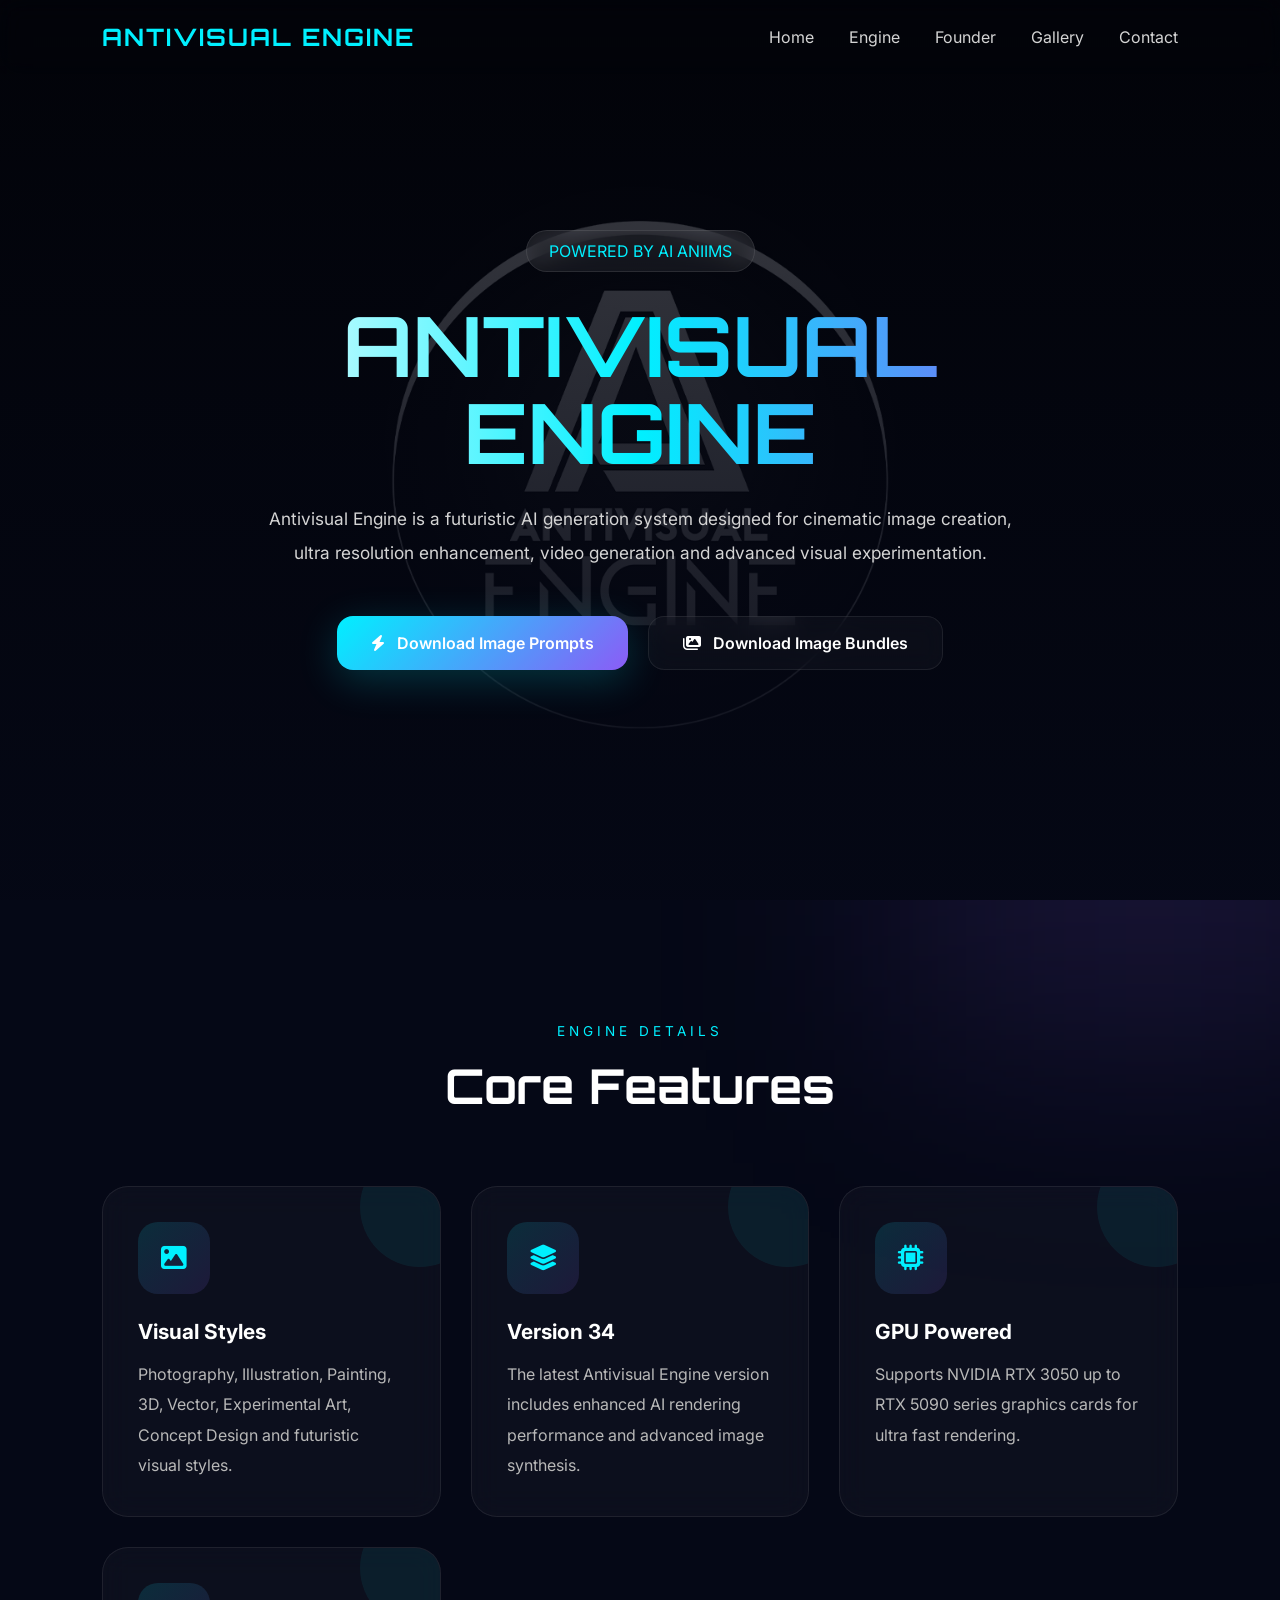
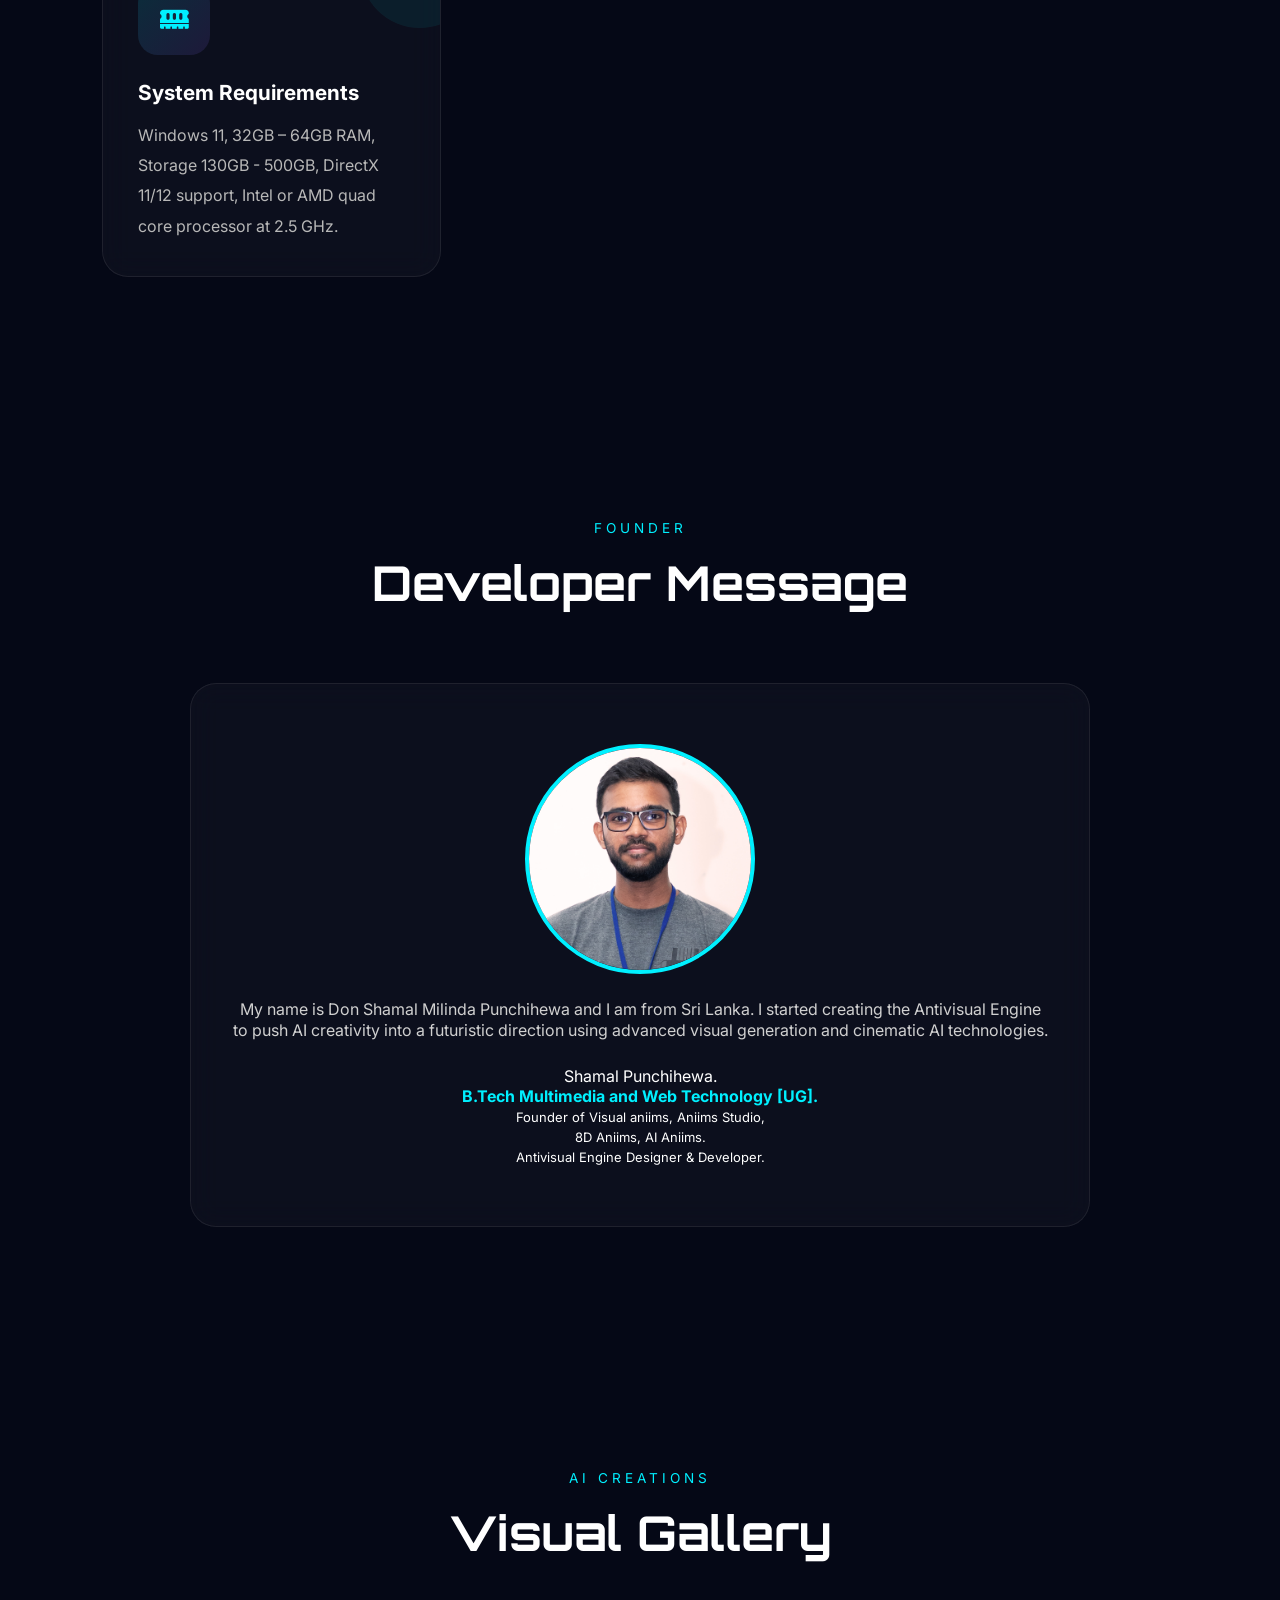
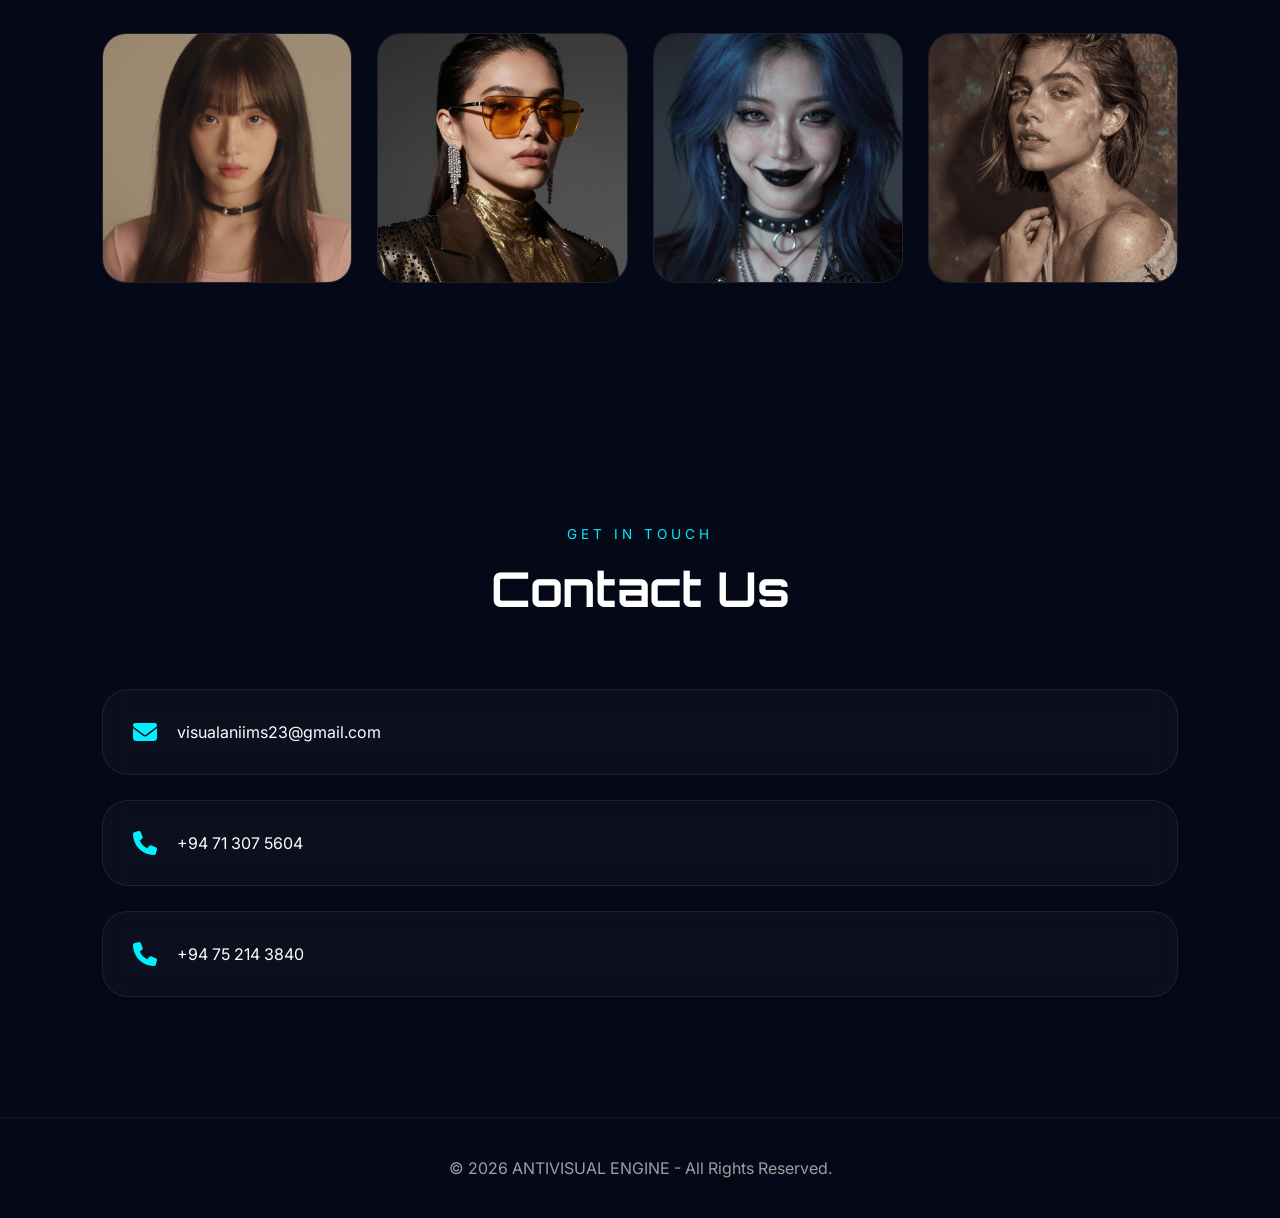
==== index.html @ 94fe0a8a "update 15 image add" ====
<!DOCTYPE html>
<html lang="en">
<head>
  <meta charset="UTF-8" />
  <meta name="viewport" content="width=device-width, initial-scale=1.0"/>

  <title>Antivisual Engine</title>
  <link rel="icon" href="logo.jpg" type="image/gif/png/jpg">

  <!-- GOOGLE FONT -->
  <link href="https://fonts.googleapis.com/css2?family=Orbitron:wght@400;500;700&family=Inter:wght@300;400;500;600;700&display=swap" rel="stylesheet">

  <!-- FONT AWESOME -->
  <link rel="stylesheet" href="https://cdnjs.cloudflare.com/ajax/libs/font-awesome/6.5.2/css/all.min.css"/>

  <style>

    *{
      margin:0;
      padding:0;
      box-sizing:border-box;
      scroll-behavior:smooth;
    }

    :root{
      --bg:#050816;
      --card:#ffffff08;
      --border:#ffffff14;
      --text:#ffffff;
      --muted:#b8b8b8;
      --cyan:#00f0ff;
      --purple:#8b5cf6;
    }

    body{
      background:var(--bg);
      color:var(--text);
      font-family:'Inter',sans-serif;
      overflow-x:hidden;
      position:relative;
    }

    body::before{
      content:'';
      position:fixed;
      width:500px;
      height:500px;
      background:#00f0ff22;
      top:-120px;
      left:-120px;
      filter:blur(120px);
      z-index:-2;
      animation:blob1 12s ease-in-out infinite alternate;
    }

    body::after{
      content:'';
      position:fixed;
      width:500px;
      height:500px;
      background:#8b5cf622;
      bottom:-150px;
      right:-120px;
      filter:blur(120px);
      z-index:-2;
      animation:blob2 14s ease-in-out infinite alternate;
    }

    @keyframes blob1{
      from{
        transform:translate(0,0) scale(1);
      }
      to{
        transform:translate(60px,40px) scale(1.15);
      }
    }

    @keyframes blob2{
      from{
        transform:translate(0,0) scale(1);
      }
      to{
        transform:translate(-50px,-40px) scale(1.2);
      }
    }

    a{
      text-decoration:none;
      color:inherit;
    }

    img{
      width:100%;
      display:block;
    }

    section{
      padding:120px 8%;
      position:relative;
    }

    /* =========================
       NAVBAR
    ========================= */

    .navbar{
      position:fixed;
      top:0;
      left:0;
      width:100%;
      z-index:1000;
      padding:22px 8%;
      transition:0.4s;
      backdrop-filter:blur(12px);
    }

    .navbar.scrolled{
      background:rgba(5,8,22,0.82);
      border-bottom:1px solid rgba(255,255,255,0.08);
    }

    .nav-wrapper{
      display:flex;
      justify-content:space-between;
      align-items:center;
    }

    .logo{
      font-family:'Orbitron',sans-serif;
      font-size:1.5rem;
      font-weight:700;
      color:var(--cyan);
      letter-spacing:2px;
      animation:logoGlow 3s ease-in-out infinite alternate;
    }

    @keyframes logoGlow{
      from{
        text-shadow:0 0 10px #00f0ff44;
      }
      to{
        text-shadow:0 0 25px #00f0ffaa;
      }
    }

    .nav-links{
      display:flex;
      gap:35px;
    }

    .nav-links a{
      color:#d4d4d4;
      position:relative;
      transition:0.3s;
    }

    .nav-links a::after{
      content:'';
      position:absolute;
      left:0;
      bottom:-6px;
      width:0%;
      height:2px;
      background:var(--cyan);
      transition:0.3s;
    }

    .nav-links a:hover{
      color:var(--cyan);
    }

    .nav-links a:hover::after{
      width:100%;
    }

    .menu-btn{
      display:none;
      font-size:1.7rem;
      cursor:pointer;
    }

    /* =========================
       HERO
    ========================= */

    .hero{
      min-height:100vh;
      display:flex;
      align-items:center;
      justify-content:center;
      text-align:center;
      position:relative;
      overflow:hidden;
    }

    .hero-bg{
      position:absolute;
      inset:0;
      z-index:0;
    }

    .hero-bg img{
      width:100%;
      height:100%;
      object-fit:cover;
      animation:heroZoom 2s ease-in-out infinite alternate;
    }

    @keyframes heroZoom{
      from{
        transform:scale(1.05);
      }
      to{
        transform:scale(1.15);
      }
    }

    .hero-overlay{
      position:absolute;
      inset:0;
      background:
      linear-gradient(
        to bottom,
        rgba(5,8,22,0.4),
        rgba(5,8,22,0.94)
      );
      z-index:1;
    }

    .hero-content{
      position:relative;
      z-index:2;
      max-width:900px;
      animation:fadeUp 1.2s ease;
    }

    .hero-tag{
      display:inline-block;
      padding:10px 22px;
      border-radius:50px;
      background:#ffffff10;
      border:1px solid #ffffff18;
      color:var(--cyan);
      margin-bottom:30px;
      backdrop-filter:blur(12px);
      animation:float 4s ease-in-out infinite;
    }

    .hero h1{
      font-size:5.2rem;
      line-height:1.05;
      margin-bottom:25px;
      font-family:'Orbitron',sans-serif;
      background:linear-gradient(to right,#ffffff,#00f0ff,#8b5cf6);
      -webkit-background-clip:text;
      -webkit-text-fill-color:transparent;
      animation:fadeUp 1.4s ease;
    }

    .hero p{
      color:#d4d4d4;
      line-height:2;
      font-size:1.08rem;
      max-width:760px;
      margin:auto;
      animation:fadeUp 1.6s ease;
    }

    .hero-buttons{
      margin-top:45px;
      display:flex;
      justify-content:center;
      gap:20px;
      flex-wrap:wrap;
      animation:fadeUp 1.8s ease;
    }

    .btn{
      padding:16px 34px;
      border-radius:16px;
      font-weight:600;
      display:inline-flex;
      align-items:center;
      gap:12px;
      transition:0.4s;
    }

    .btn-primary{
      background:linear-gradient(135deg,var(--cyan),var(--purple));
      color:white;
      box-shadow:0 10px 40px rgba(0,240,255,0.2);
    }

    .btn-secondary{
      background:#ffffff08;
      border:1px solid #ffffff14;
      backdrop-filter:blur(12px);
    }

    .btn:hover{
      transform:translateY(-8px) scale(1.03);
    }

    /* =========================
       SECTION TITLE
    ========================= */

    .section-title{
      text-align:center;
      margin-bottom:70px;
    }

    .section-title span{
      color:var(--cyan);
      letter-spacing:4px;
      font-size:0.85rem;
      text-transform:uppercase;
    }

    .section-title h2{
      margin-top:15px;
      font-size:3rem;
      font-family:'Orbitron',sans-serif;
    }

    /* =========================
       GLASS
    ========================= */

    .glass{
      background:var(--card);
      border:1px solid var(--border);
      backdrop-filter:blur(14px);
      border-radius:26px;
    }

    /* =========================
       FEATURES
    ========================= */

    .features-grid{
      display:grid;
      grid-template-columns:repeat(auto-fit,minmax(280px,1fr));
      gap:30px;
    }

    .feature-card{
      padding:35px;
      transition:0.5s;
      position:relative;
      overflow:hidden;
    }

    .feature-card::before{
      content:'';
      position:absolute;
      width:120px;
      height:120px;
      background:#00f0ff11;
      border-radius:50%;
      top:-40px;
      right:-40px;
      transition:0.5s;
    }

    .feature-card:hover{
      transform:translateY(-12px);
      border-color:#00f0ff66;
    }

    .feature-card:hover::before{
      transform:scale(1.8);
    }

    .feature-icon{
      width:72px;
      height:72px;
      border-radius:20px;
      display:flex;
      align-items:center;
      justify-content:center;
      background:linear-gradient(135deg,#00f0ff22,#8b5cf622);
      color:var(--cyan);
      font-size:1.6rem;
      margin-bottom:25px;
      animation:float 4s ease-in-out infinite;
    }

    .feature-card h3{
      margin-bottom:15px;
      font-size:1.3rem;
    }

    .feature-card p{
      color:var(--muted);
      line-height:1.9;
    }

    /* =========================
       GALLERY
    ========================= */

    .gallery-grid{
      display:grid;
      grid-template-columns:repeat(auto-fit,minmax(250px,1fr));
      gap:25px;
    }

    .gallery-item{
      overflow:hidden;
      border-radius:24px;
      position:relative;
      cursor:pointer;
    }

    .gallery-item img{
      transition:0.7s;
      height:100%;
      object-fit:cover;
    }

    .gallery-item:hover img{
      transform:scale(1.12) rotate(2deg);
    }

    .gallery-overlay{
      position:absolute;
      inset:0;
      background:linear-gradient(to top,rgba(0,0,0,0.85),transparent);
      display:flex;
      align-items:flex-end;
      padding:25px;
      opacity:0;
      transition:0.5s;
    }

    .gallery-item:hover .gallery-overlay{
      opacity:1;
    }

    /* =========================
       TESTIMONIAL
    ========================= */

    .testimonial{
      max-width:900px;
      margin:auto;
      padding:60px 40px;
      text-align:center;
      transition:0.5s;
    }

    .testimonial:hover{
      transform:translateY(-8px);
    }

    .founder-img{
      width:230px;
      height:230px;
      border-radius:50%;
      object-fit:cover;
      margin:auto;
      margin-bottom:25px;
      border:4px solid var(--cyan);
      animation:profileGlow 3s ease-in-out infinite alternate;
    }

    @keyframes profileGlow{
      from{
        box-shadow:0 0 20px rgba(0,240,255,0.2);
      }
      to{
        box-shadow:0 0 40px rgba(0,240,255,0.5);
      }
    }

    .testimonial p{
      color:#d0d0d0;
      line-height:1.3;
      margin-bottom:25px;
    }

    .testimonial h5{
      color:var(--cyan);
      font-size:1rem;
    }

    /* =========================
       CONTACT
    ========================= */

    .contact-wrapper{
      display:grid;
      grid-template-columns:repeat(auto-fit,minmax(320px,1fr));
      gap:40px;
    }

    .contact-form{
      padding:40px;
    }

    .contact-form input,
    .contact-form textarea{
      width:100%;
      background:#ffffff06;
      border:1px solid #ffffff12;
      padding:18px;
      border-radius:14px;
      color:white;
      margin-bottom:20px;
      outline:none;
      transition:0.3s;
    }

    .contact-form input:focus,
    .contact-form textarea:focus{
      border-color:var(--cyan);
      box-shadow:0 0 20px rgba(0,240,255,0.15);
    }

    .contact-form button{
      width:100%;
      border:none;
      padding:18px;
      border-radius:14px;
      font-weight:600;
      background:linear-gradient(135deg,var(--cyan),var(--purple));
      color:white;
      cursor:pointer;
      transition:0.4s;
    }

    .contact-form button:hover{
      transform:translateY(-5px);
    }

    .contact-info{
      display:flex;
      flex-direction:column;
      gap:25px;
    }

    .contact-box{
      padding:30px;
      display:flex;
      align-items:center;
      gap:20px;
      transition:0.4s;
    }

    .contact-box:hover{
      transform:translateX(10px);
      border-color:#00f0ff66;
    }

    .contact-box i{
      font-size:1.5rem;
      color:var(--cyan);
    }

    /* =========================
       FOOTER
    ========================= */

    footer{
      padding:40px 8%;
      text-align:center;
      border-top:1px solid rgba(255,255,255,0.06);
      color:#9f9f9f;
    }

    /* =========================
       ANIMATIONS
    ========================= */

    @keyframes fadeUp{
      from{
        opacity:0;
        transform:translateY(40px);
      }
      to{
        opacity:1;
        transform:translateY(0);
      }
    }

    @keyframes float{
      0%{
        transform:translateY(0px);
      }
      50%{
        transform:translateY(-8px);
      }
      100%{
        transform:translateY(0px);
      }
    }

    /* =========================
       MOBILE
    ========================= */

    @media(max-width:900px){

      .menu-btn{
        display:block;
      }

      .nav-links{
        position:absolute;
        top:100%;
        left:0;
        width:100%;
        background:#080b1f;
        flex-direction:column;
        align-items:center;
        padding:30px 0;
        display:none;
      }

      .nav-links.active{
        display:flex;
      }

      .hero h1{
        font-size:3rem;
      }

    }

    @media(max-width:600px){

      section{
        padding:90px 6%;
      }

      .hero h1{
        font-size:2.2rem;
      }

      .section-title h2{
        font-size:2rem;
      }

      .hero-buttons{
        flex-direction:column;
      }

      .testimonial{
        padding:45px 25px;
      }

      .founder-img{
        width:100px;
        height:100px;
      }

    }

  </style>

</head>

<body>

  <!-- NAVBAR -->

  <nav class="navbar" id="navbar">

    <div class="nav-wrapper">

      <a href="#" class="logo">ANTIVISUAL ENGINE</a>

      <div class="menu-btn" id="menuBtn">
        <i class="fa-solid fa-bars"></i>
      </div>

      <div class="nav-links" id="navLinks">
        <a href="#home">Home</a>
        <a href="#features">Engine</a>
        <a href="#testimonials">Founder</a>
        <a href="#gallery">Gallery</a>
        <a href="#contact">Contact</a>
      </div>

    </div>

  </nav>

  <!-- HERO -->

  <section class="hero" id="home">

    <div class="hero-bg">
      <img src="img/infinite-loop-02.jpg" alt="Hero Background">
    </div>

    <div class="hero-overlay"></div>

    <div class="hero-content">

      <div class="hero-tag">
        POWERED BY AI ANIIMS
      </div>

      <h1>
        <!--NEXT GEN<br>-->
        ANTIVISUAL ENGINE
      </h1>

      <p>
        Antivisual Engine is a futuristic AI generation system designed
        for cinematic image creation, ultra resolution enhancement,
        video generation and advanced visual experimentation.
      </p>

      <div class="hero-buttons">

        <a href="under repiar.html" class="btn btn-primary">
          <i class="fa-solid fa-bolt"></i>
          Download Image Prompts
        </a>

        <a href="https://shamalmilinda.github.io/AI-ANIIMS-IMAGE-BUNDLE/" class="btn btn-secondary">
          <i class="fa-solid fa-images"></i>
          Download Image Bundles
        </a>

      </div>

    </div>

  </section>

  <!-- FEATURES -->

  <section id="features">

    <div class="section-title">
      <span>Engine Details</span>
      <h2>Core Features</h2>
    </div>

    <div class="features-grid">

      <div class="feature-card glass">
        <div class="feature-icon">
          <i class="fa-solid fa-image"></i>
        </div>

        <h3>Visual Styles</h3>

        <p>
          Photography, Illustration, Painting, 3D, Vector,
          Experimental Art, Concept Design and futuristic visual styles.
        </p>
      </div>

      <div class="feature-card glass">
        <div class="feature-icon">
          <i class="fa-solid fa-layer-group"></i>
        </div>

        <h3>Version 34</h3>

        <p>
          The latest Antivisual Engine version includes enhanced AI
          rendering performance and advanced image synthesis.
        </p>
      </div>

      <div class="feature-card glass">
        <div class="feature-icon">
          <i class="fa-solid fa-microchip"></i>
        </div>

        <h3>GPU Powered</h3>

        <p>
          Supports NVIDIA RTX 3050 up to RTX 5090 series graphics cards
          for ultra fast rendering.
        </p>
      </div>

      <div class="feature-card glass">
        <div class="feature-icon">
          <i class="fa-solid fa-memory"></i>
        </div>

        <h3>System Requirements</h3>

        <p>
          Windows 11, 32GB – 64GB RAM, Storage 130GB - 500GB, DirectX 11/12 support,
          Intel or AMD quad core processor at 2.5 GHz.
        </p>
      </div>

    </div>

  </section>

  <!-- TESTIMONIAL -->

  <section id="testimonials">

    <div class="section-title">
      <span>Founder</span>
      <h2>Developer Message</h2>
    </div>

    <div class="testimonial glass">

      <img src="img/testimonial-img-02.jpg" alt="" class="founder-img">

      <p>
        My name is Don Shamal Milinda Punchihewa and I am from Sri Lanka.
        I started creating the Antivisual Engine to push AI creativity
        into a futuristic direction using advanced visual generation
        and cinematic AI technologies.
      </p>

      <span>Shamal Punchihewa.</span><br>
      <h5>B.Tech Multimedia and Web Technology [UG].</h5>
      <font size="2">Founder of Visual aniims, Aniims Studio, <br>8D Aniims, AI Aniims.</font><br>
      <font size="2">Antivisual Engine Designer & Developer.</font>
      <!--<span>Founder of Visual aniims, Aniims Studio, </span>-->

      

    </div>

  </section>

  <!-- GALLERY -->

  <section id="gallery">

    <div class="section-title">
      <span>AI Creations</span>
      <h2>Visual Gallery</h2>
    </div>

    <div class="gallery-grid">

      <div class="gallery-item glass">
        <img src="img/gallery-tn-08.jpg" alt="">
        <div class="gallery-overlay">
          <h3>Fashion Sportwear</h3>
        </div>
      </div>

      <div class="gallery-item glass">
        <img src="img/gallery-tn-02.jpg" alt="">
        <div class="gallery-overlay">
          <h3>Fashion Cosplay</h3>
        </div>
      </div>

      <div class="gallery-item glass">
        <img src="img/gallery-tn-03.jpg" alt="">
        <div class="gallery-overlay">
          <h3>Fashion Sportwear</h3>
        </div>
      </div>

      <div class="gallery-item glass">
        <img src="img/gallery-tn-04.jpg" alt="">
        <div class="gallery-overlay">
          <h3>Experimental Cyber Couture</h3>
        </div>
      </div>

      <!--<div class="gallery-item glass">
        <img src="img/gallery-tn-05.jpg" alt="">
        <div class="gallery-overlay">
          <h3>Dreamwave</h3>
        </div>
      </div>-->

      <!--<div class="gallery-item glass">
        <img src="img/gallery-tn-06.jpg" alt="">
        <div class="gallery-overlay">
          <h3>Psychobilly</h3>
        </div>
      </div>-->

    </div>

  </section>

  

  <!-- CONTACT -->

  <section id="contact">

    <div class="section-title">
      <span>Get In Touch</span>
      <h2>Contact Us</h2>
    </div>

    <div class="contact-wrapper">

      <!--<form class="contact-form glass">

        <input type="text" placeholder="Your Name" required>

        <input type="email" placeholder="Your Email" required>

        <textarea rows="7" placeholder="Your Message"></textarea>

        <button type="submit">
          Send Message
        </button>

      </form>-->

      <div class="contact-info">

        <div class="contact-box glass">
          <i class="fa-solid fa-envelope"></i>
          <span>visualaniims23@gmail.com</span>
        </div>

        <div class="contact-box glass">
          <i class="fa-solid fa-phone"></i>
          <span>+94 71 307 5604</span>
        </div>

        <div class="contact-box glass">
          <i class="fa-solid fa-phone"></i>
          <span>+94 75 214 3840</span>
        </div>

        <!--<div class="contact-box glass">
          <i class="fa-solid fa-phone"></i>
          <span>Kurunegala, Sri Lanka.</span>
        </div>-->

      </div>

    </div>

  </section>

  <!-- FOOTER -->

  <footer>
    © 2026 ANTIVISUAL ENGINE - All Rights Reserved.
  </footer>

  <!-- JAVASCRIPT -->

  <script>

    const navbar = document.getElementById("navbar");
    const menuBtn = document.getElementById("menuBtn");
    const navLinks = document.getElementById("navLinks");

    // NAVBAR EFFECT

    window.addEventListener("scroll",()=>{

      if(window.scrollY > 50){
        navbar.classList.add("scrolled");
      }else{
        navbar.classList.remove("scrolled");
      }

    });

    // MOBILE MENU

    menuBtn.addEventListener("click",()=>{

      navLinks.classList.toggle("active");

    });

    // CLOSE MENU

    document.querySelectorAll(".nav-links a").forEach(link=>{

      link.addEventListener("click",()=>{

        navLinks.classList.remove("active");

      });

    });

    // SCROLL REVEAL

    const revealElements = document.querySelectorAll(
      ".feature-card, .gallery-item, .testimonial, .contact-box, .contact-form"
    );

    const revealOnScroll = () => {

      revealElements.forEach((el)=>{

        const top = el.getBoundingClientRect().top;

        if(top < window.innerHeight - 100){

          el.style.opacity = "1";
          el.style.transform = "translateY(0px)";

        }

      });

    };

    revealElements.forEach((el)=>{

      el.style.opacity = "0";
      el.style.transform = "translateY(40px)";
      el.style.transition = "all 1s ease";

    });

    window.addEventListener("scroll", revealOnScroll);

    revealOnScroll();

  </script>

</body>
</html>
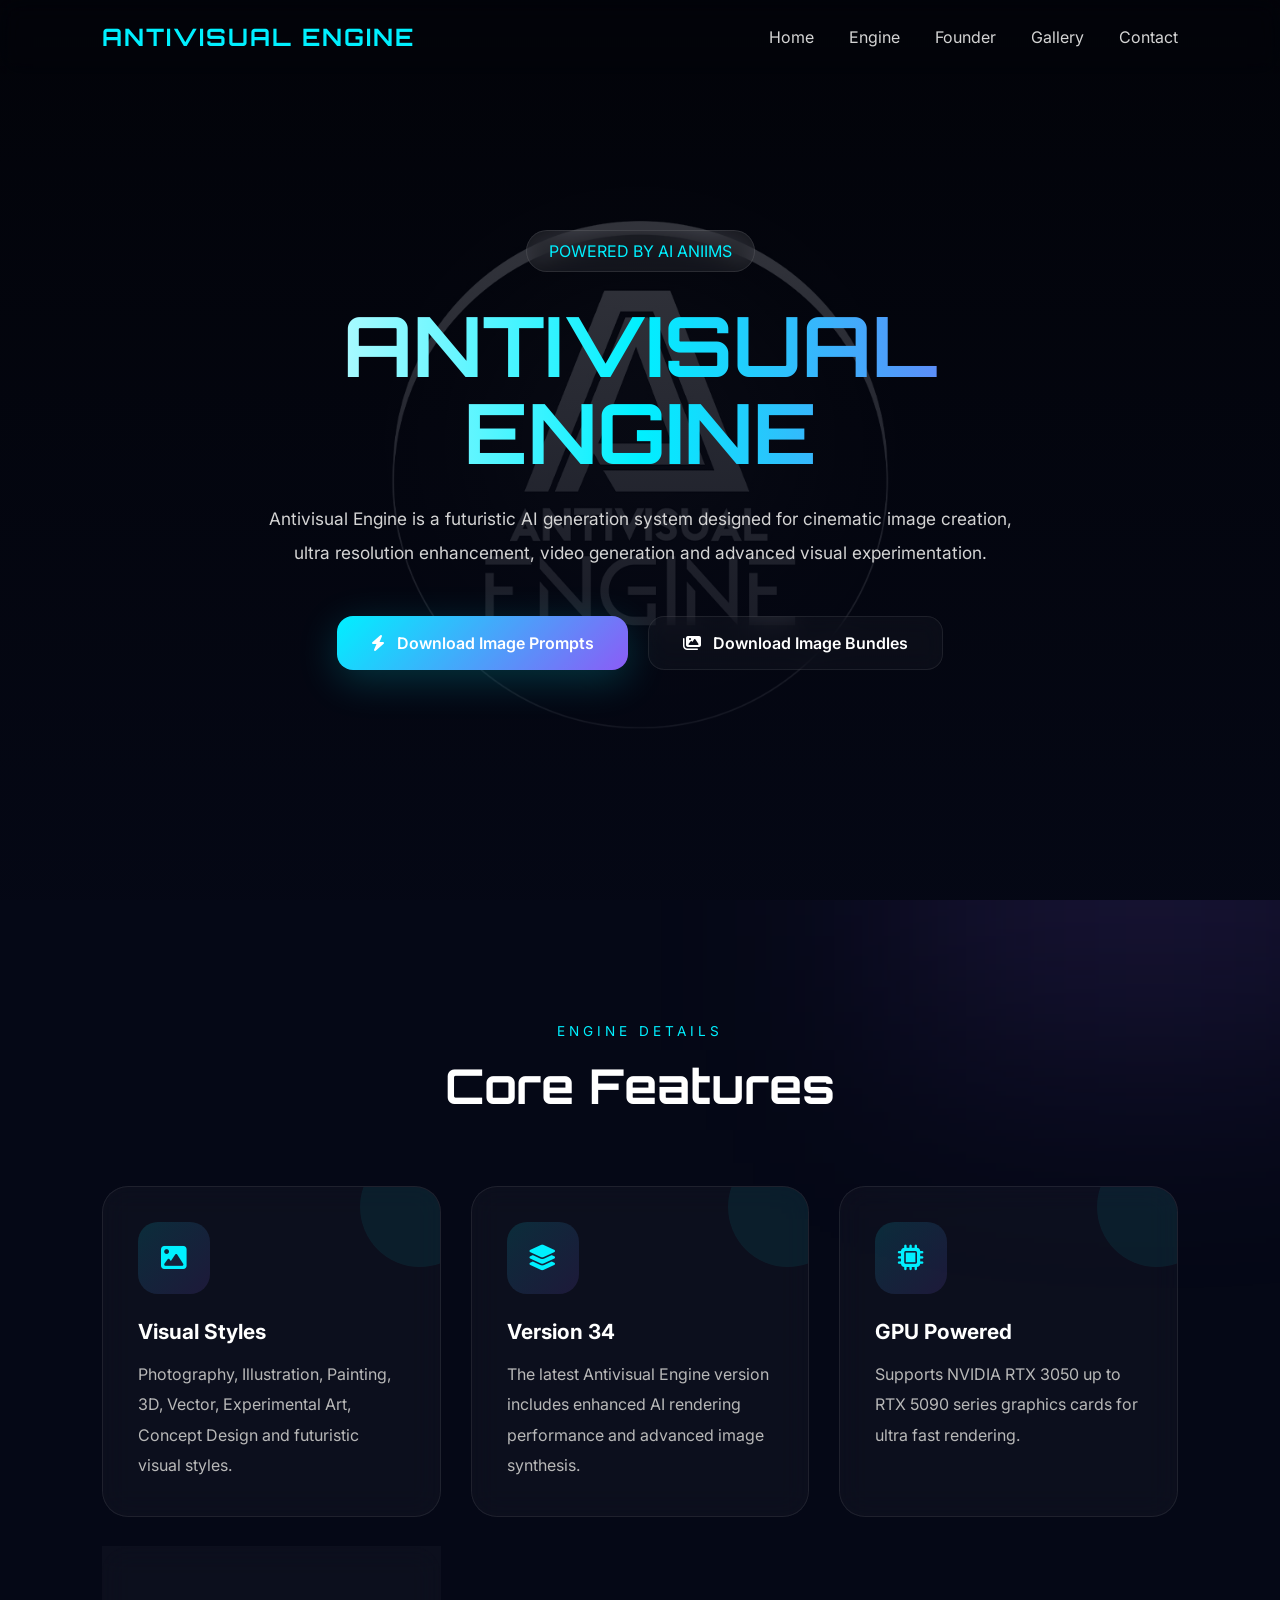
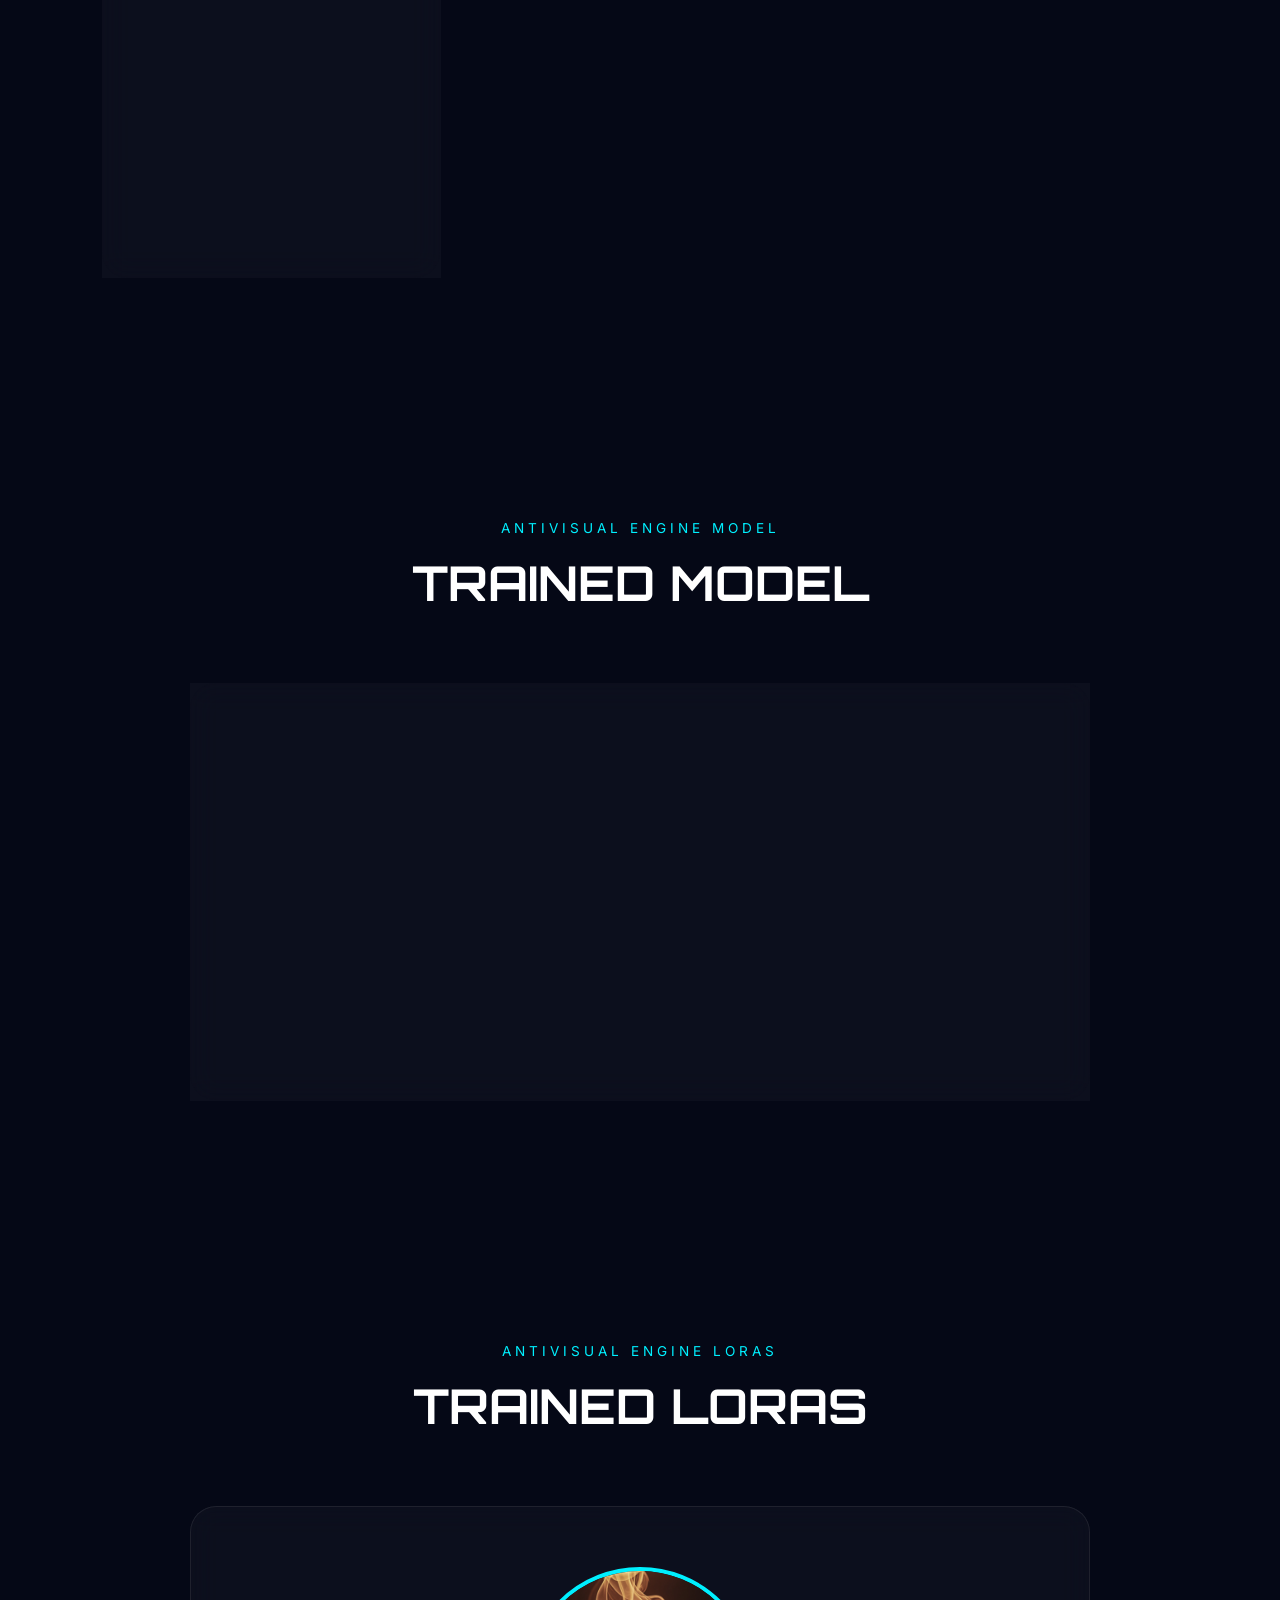
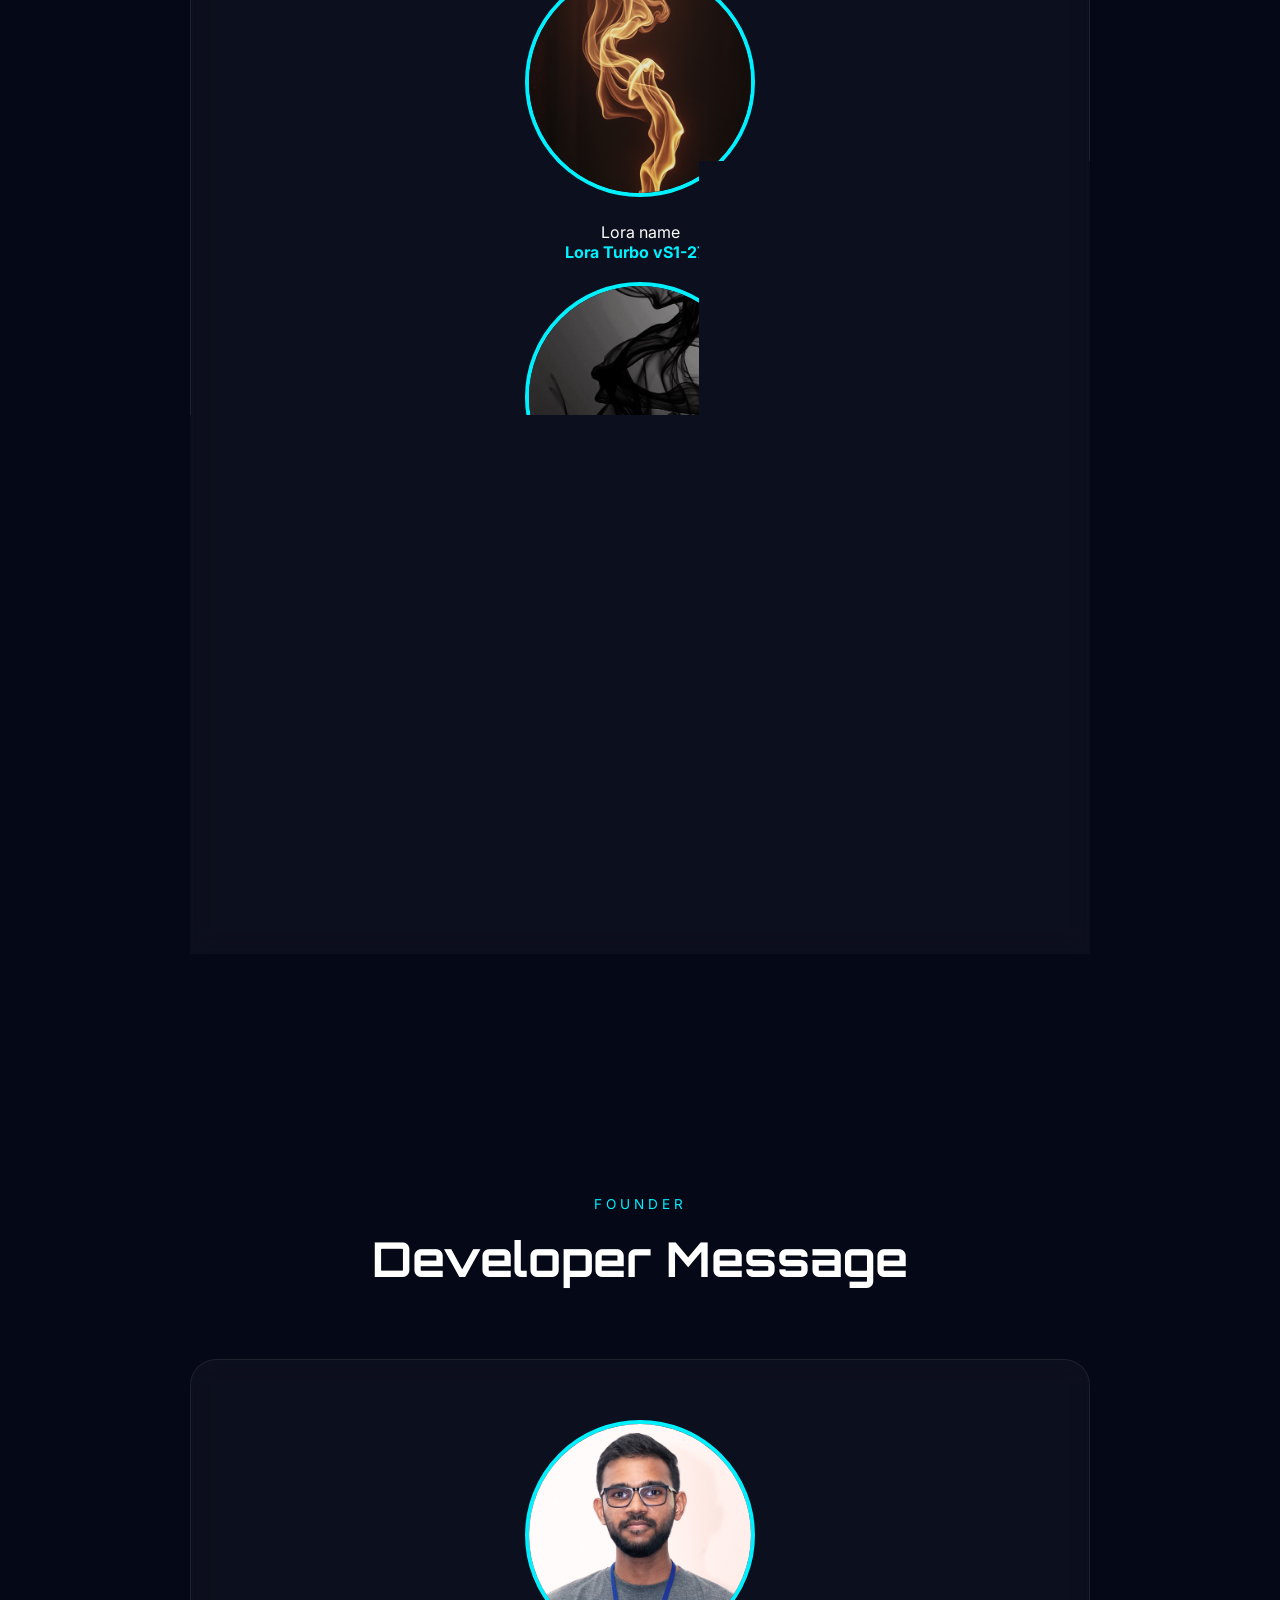
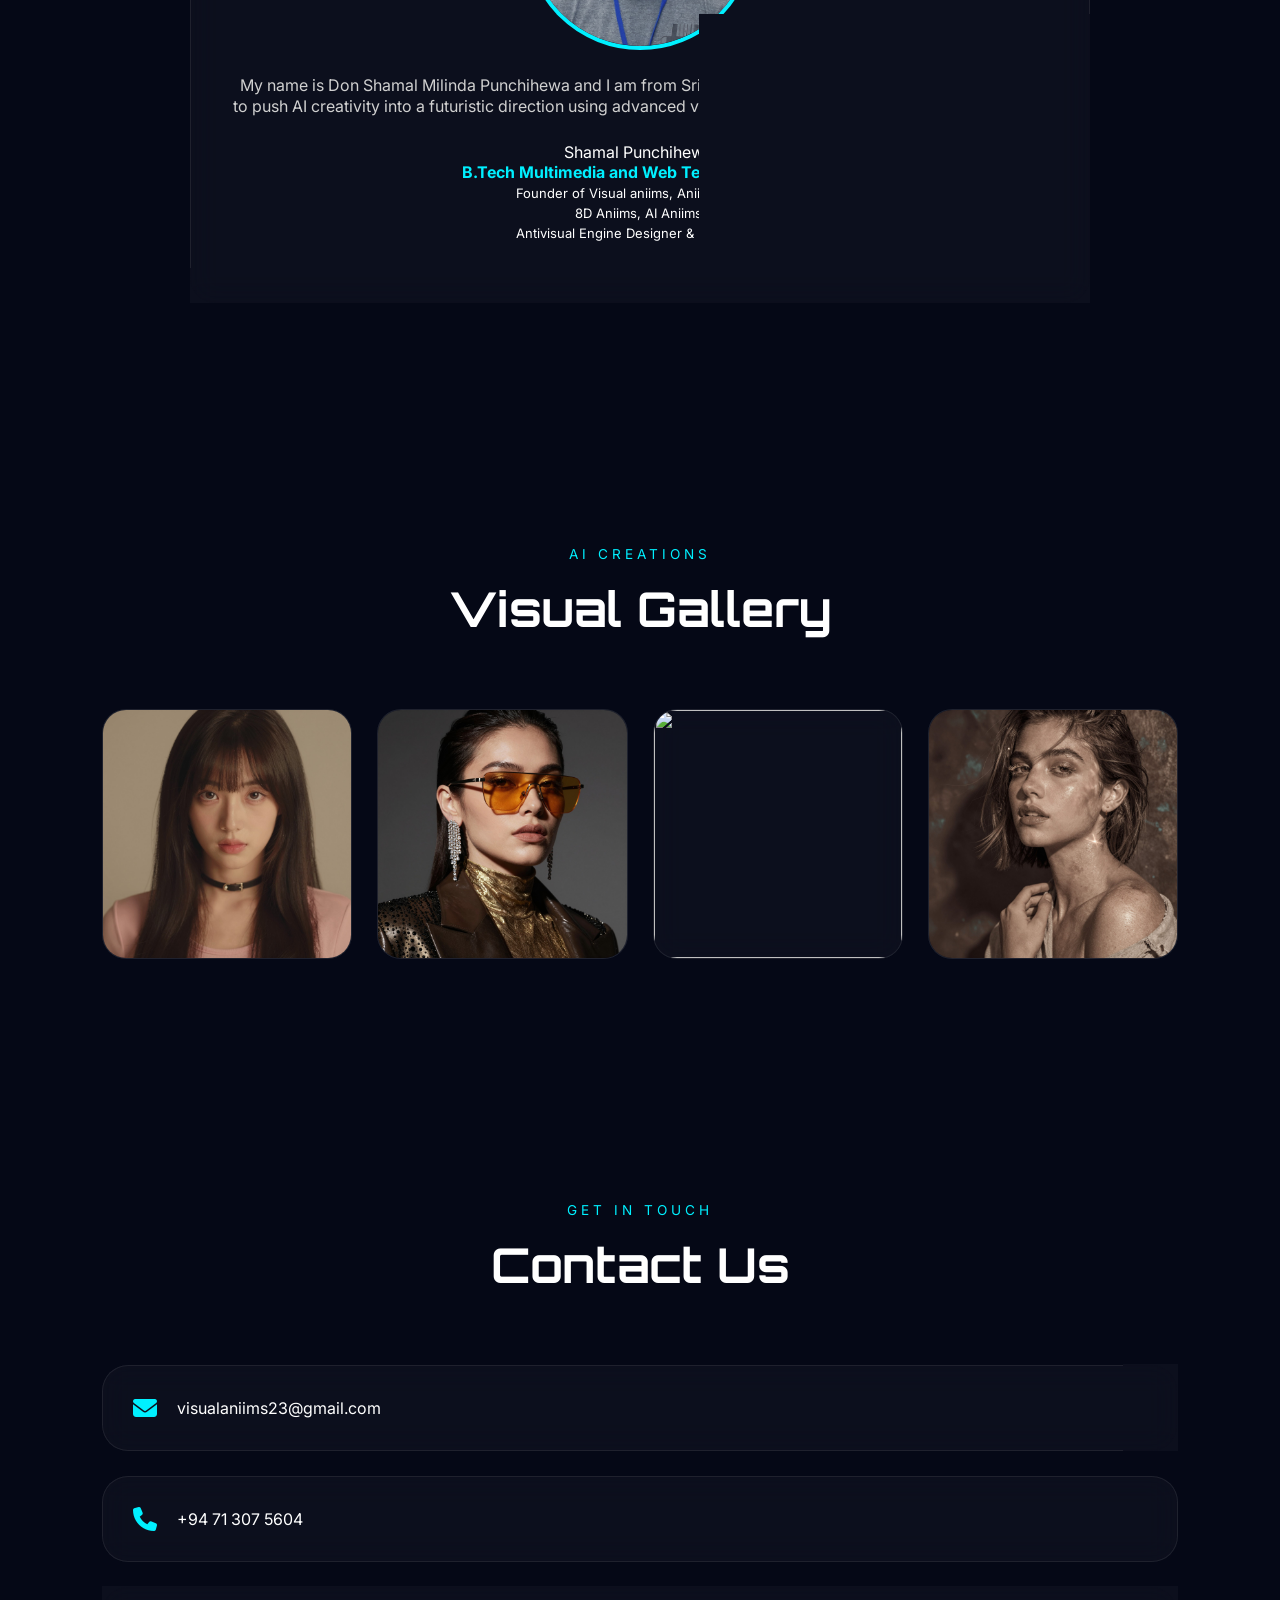
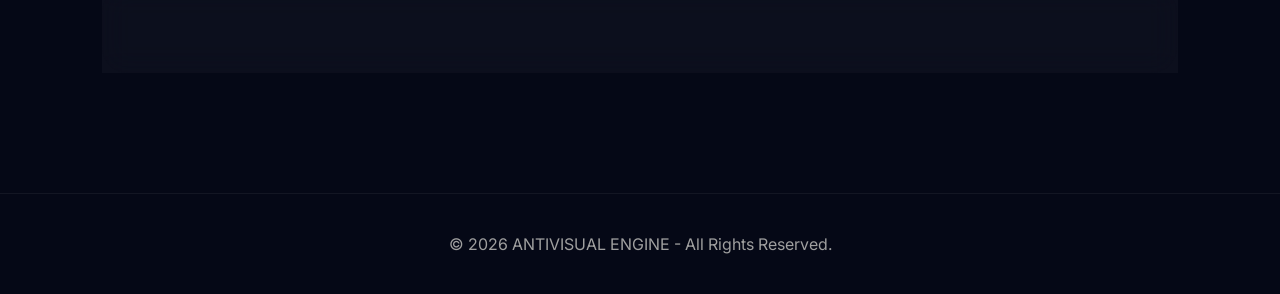
==== commit 9c6dbff0: "update 16 edite web" ====
--- a/index.html
+++ b/index.html
@@ -439,6 +439,53 @@
     }
 
     /* =========================
+       TESTIMONIAL_1
+    ========================= */
+
+    .model{
+      max-width:900px;
+      margin:auto;
+      padding:60px 40px;
+      text-align:center;
+      transition:0.5s;
+    }
+
+    .model{
+      transform:translateY(-8px);
+    }
+
+    .model{
+      width:230px;
+      height:230px;
+      border-radius:50%;
+      object-fit:cover;
+      margin:auto;
+      margin-bottom:25px;
+      border:4px solid var(--cyan);
+      animation:profileGlow 3s ease-in-out infinite alternate;
+    }
+
+    @keyframes profileGlow{
+      from{
+        box-shadow:0 0 20px rgba(200, 3, 3, 0.2);
+      }
+      to{
+        box-shadow:0 0 40px rgba(206, 6, 6, 0.5);
+      }
+    }
+
+    .model p{
+      color:#000000;
+      line-height:1.3;
+      margin-bottom:25px;
+    }
+
+    .model h5{
+      color:var(--cyan);
+      font-size:1rem;
+    }
+
+    /* =========================
        TESTIMONIAL
     ========================= */
 
@@ -790,12 +837,86 @@
         <h3>System Requirements</h3>
 
         <p>
-          Windows 11, 32GB – 64GB RAM, Storage 130GB - 500GB, DirectX 11/12 support,
+          Windows 11, 32GB – 64GB RAM, Storage 400GB - 1TB, DirectX 11/12 support,
           Intel or AMD quad core processor at 2.5 GHz.
         </p>
       </div>
 
     </div>
+
+  </section>
+
+  <!--model section-->
+
+  <!-- TESTIMONIAL_1 -->
+
+  <section id="testimonials">
+
+    <div class="section-title">
+      <span>ANTIVISUAL ENGINE MODEL</span>
+      <h2>TRAINED MODEL</h2>
+    </div>
+
+    <div class="testimonial glass">
+
+      
+      
+      <img src="img/model.png" alt="" class="founder-img">
+      <span>Model name</span>
+      <h5>Sigma Image Turbo v53</h5>
+      <!--<span>Shamal Punchihewa.</span><br>
+      
+      <font size="2">Founder of Visual aniims, Aniims Studio, <br>8D Aniims, AI Aniims.</font><br>
+      <font size="2">Antivisual Engine Designer & Developer.</font>
+      <span>Founder of Visual aniims, Aniims Studio, </span>
+
+      <p>
+        My name is Don Shamal Milinda Punchihewa
+      </p>-->
+
+    </div>
+
+
+  </section>
+
+  <!--lora section-->
+
+  <!-- TESTIMONIAL_2 -->
+
+  <section id="testimonials">
+
+    <div class="section-title">
+      <span>ANTIVISUAL ENGINE LORAS</span>
+      <h2>TRAINED LORAS</h2>
+    </div>
+
+    <div class="testimonial glass">
+
+      
+      
+      <img src="img/lora_1.jpg" alt="" class="founder-img">
+      <span>Lora name</span>
+      <h5>Lora Turbo vS1-275</h5><br>
+
+      <img src="img/lora_2.jpg" alt="" class="founder-img">
+      <span>Lora name</span>
+      <h5>Lora Turbo vS2-145</h5><br>
+
+      <img src="img/lora_3.jpg" alt="" class="founder-img">
+      <span>Lora name</span>
+      <h5>Lora Turbo vS3-1247</h5>
+      <!--<span>Shamal Punchihewa.</span><br>
+      
+      <font size="2">Founder of Visual aniims, Aniims Studio, <br>8D Aniims, AI Aniims.</font><br>
+      <font size="2">Antivisual Engine Designer & Developer.</font>
+      <span>Founder of Visual aniims, Aniims Studio, </span>
+
+      <p>
+        My name is Don Shamal Milinda Punchihewa
+      </p>-->
+
+    </div>
+
 
   </section>
 
@@ -857,7 +978,7 @@
       </div>
 
       <div class="gallery-item glass">
-        <img src="img/gallery-tn-03.jpg" alt="">
+        <img src="img/gallery-tn-03.png" alt="">
         <div class="gallery-overlay">
           <h3>Fashion Sportwear</h3>
         </div>
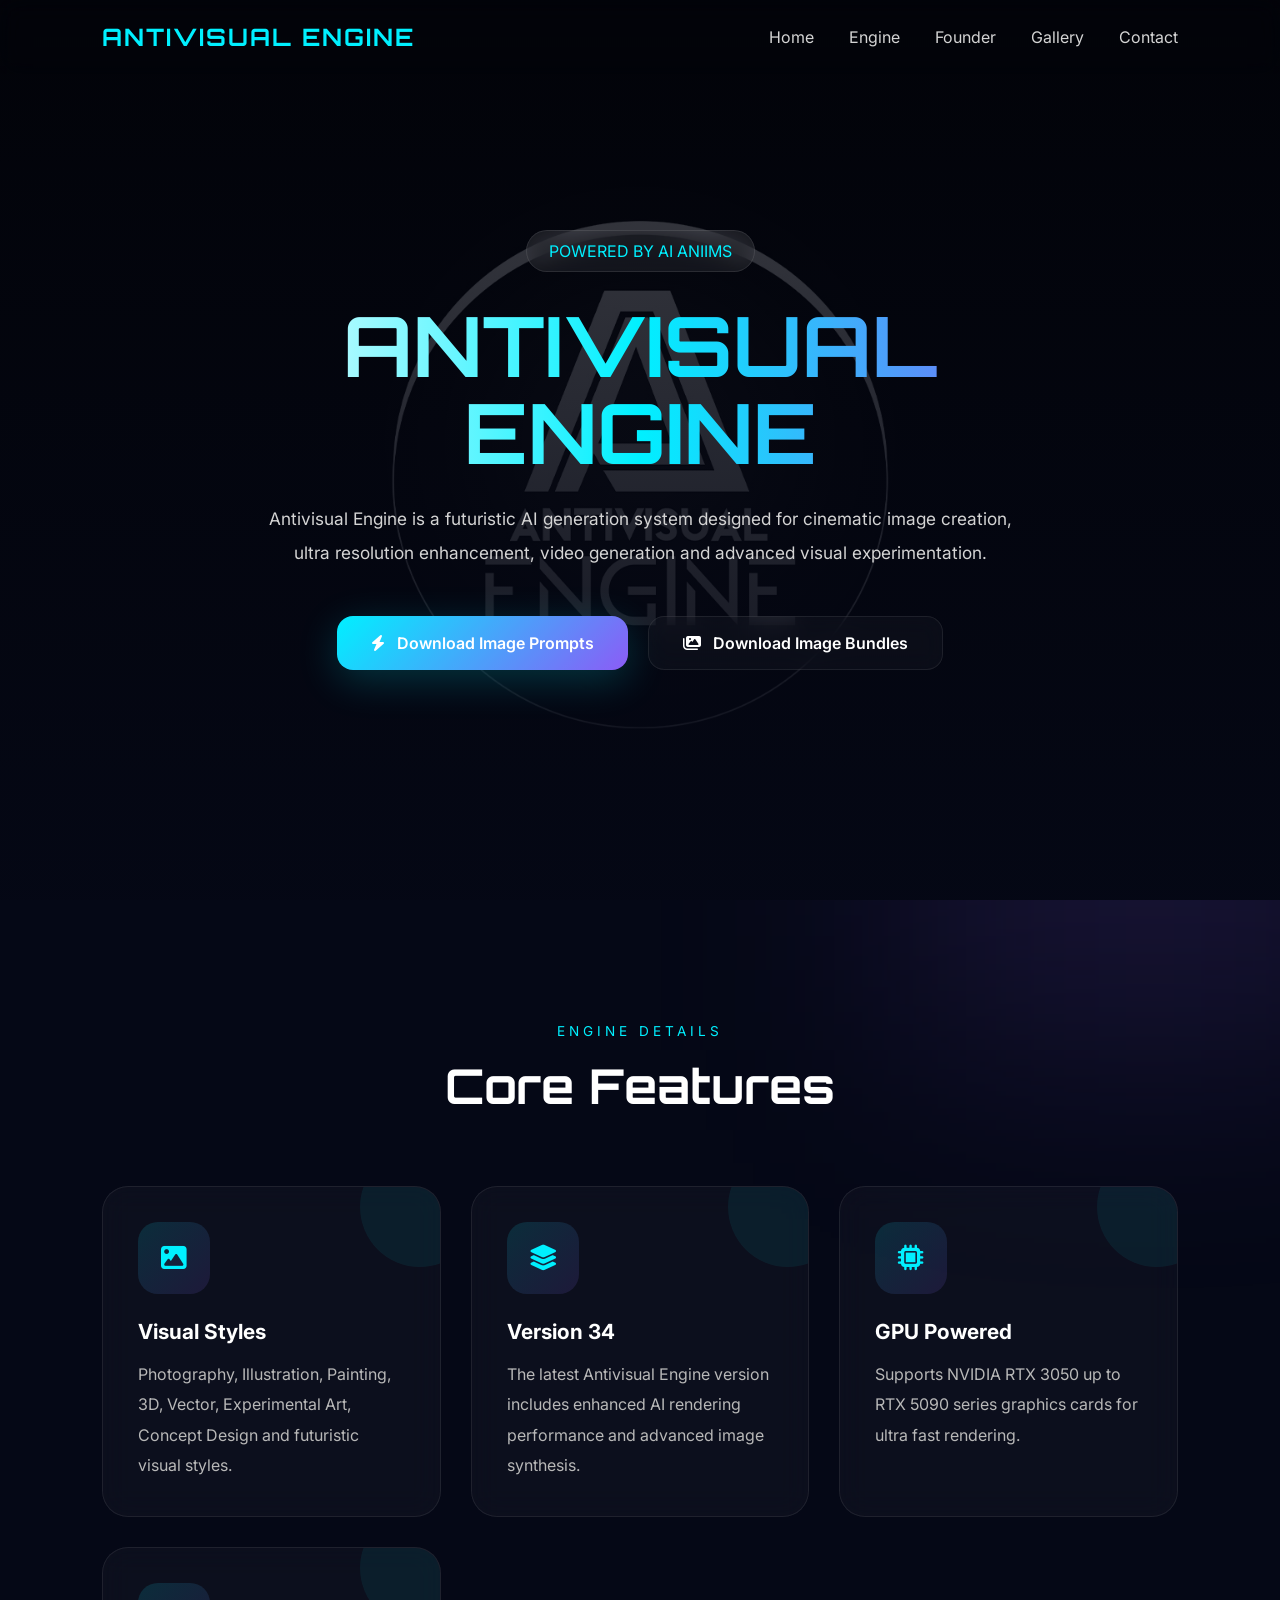
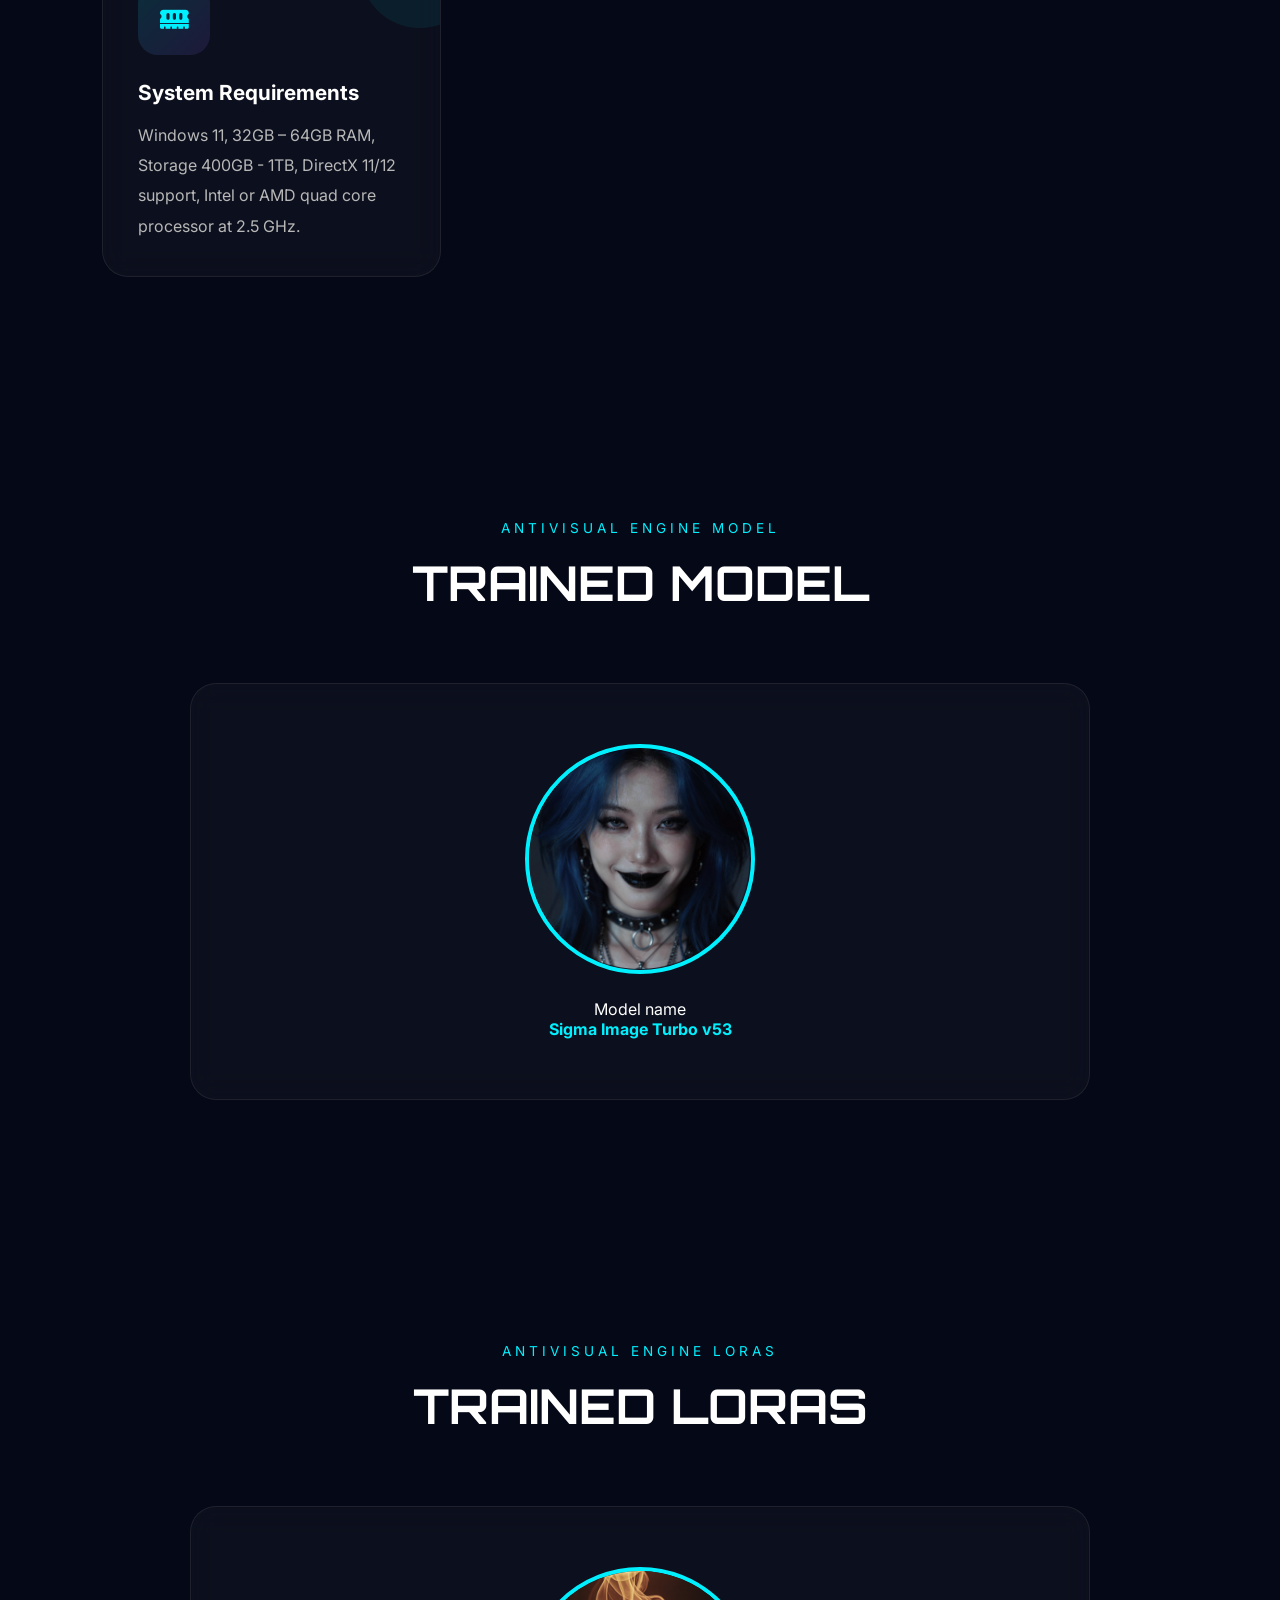
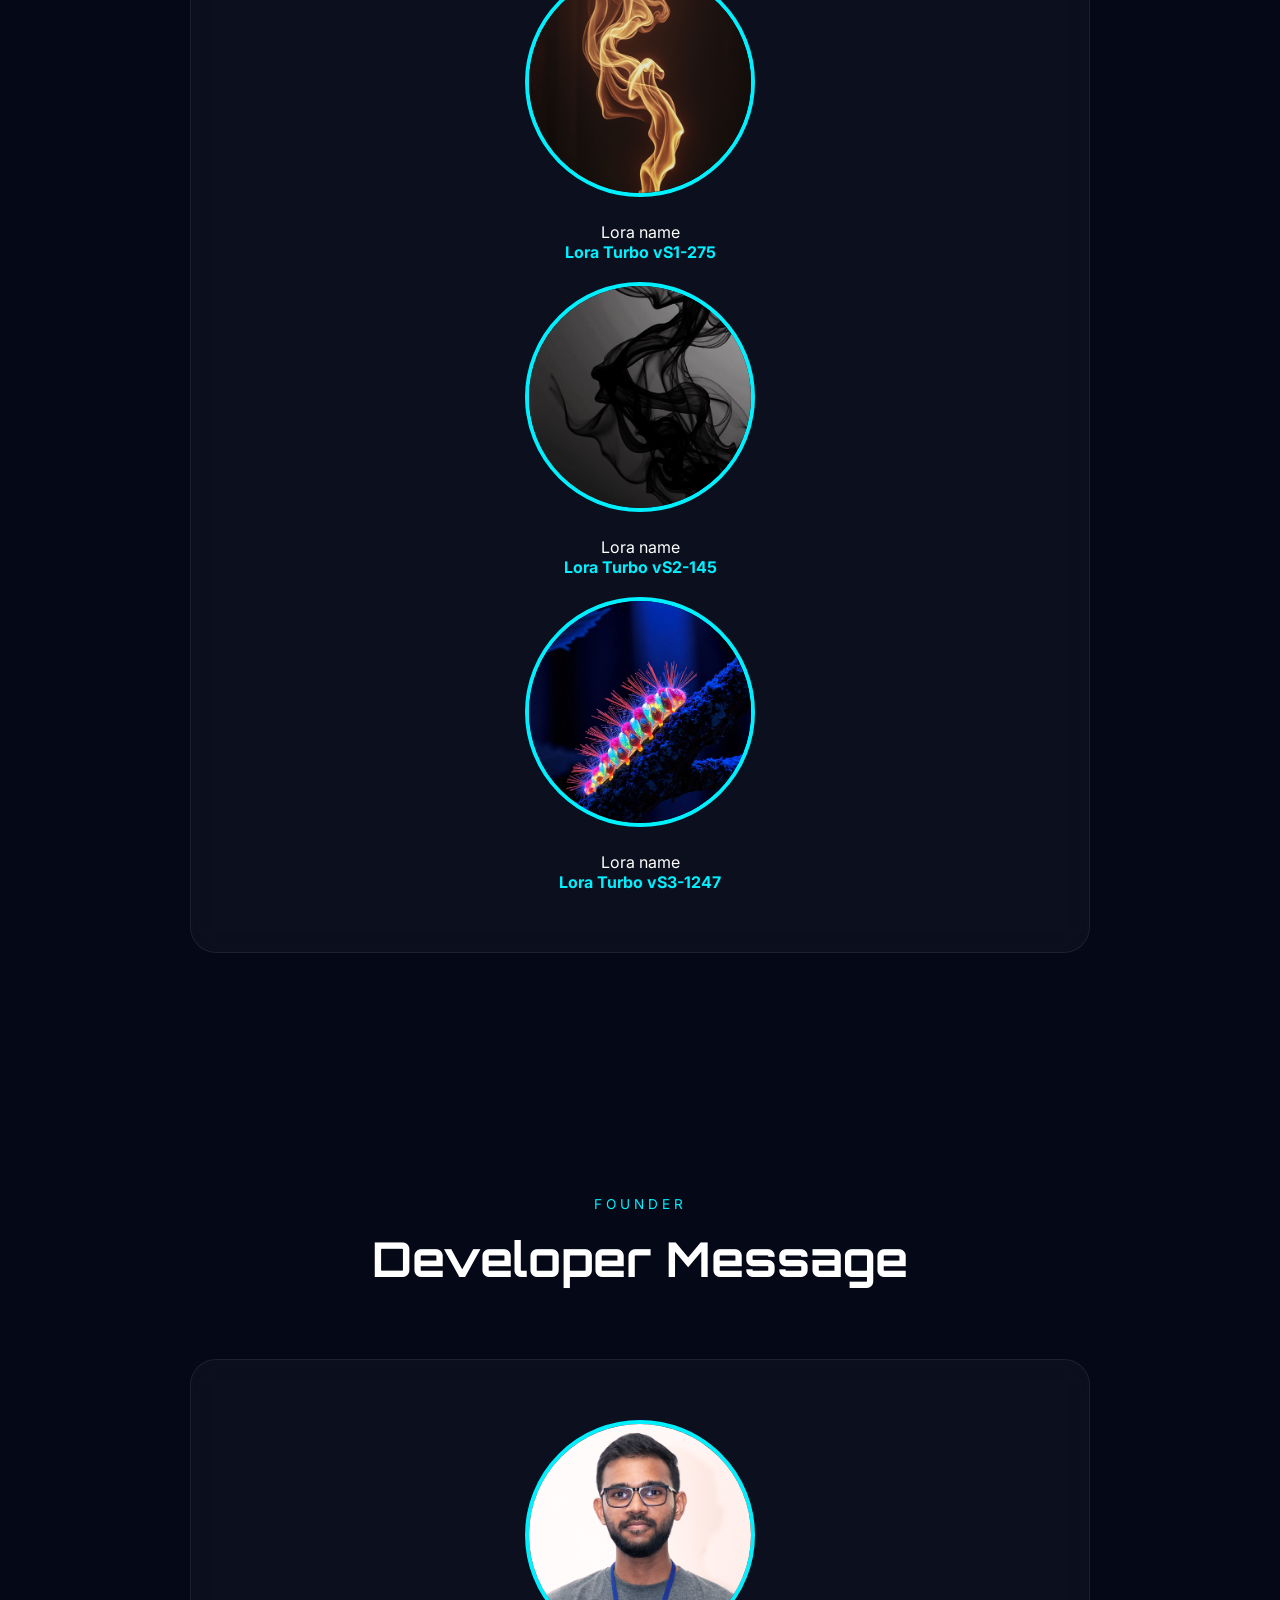
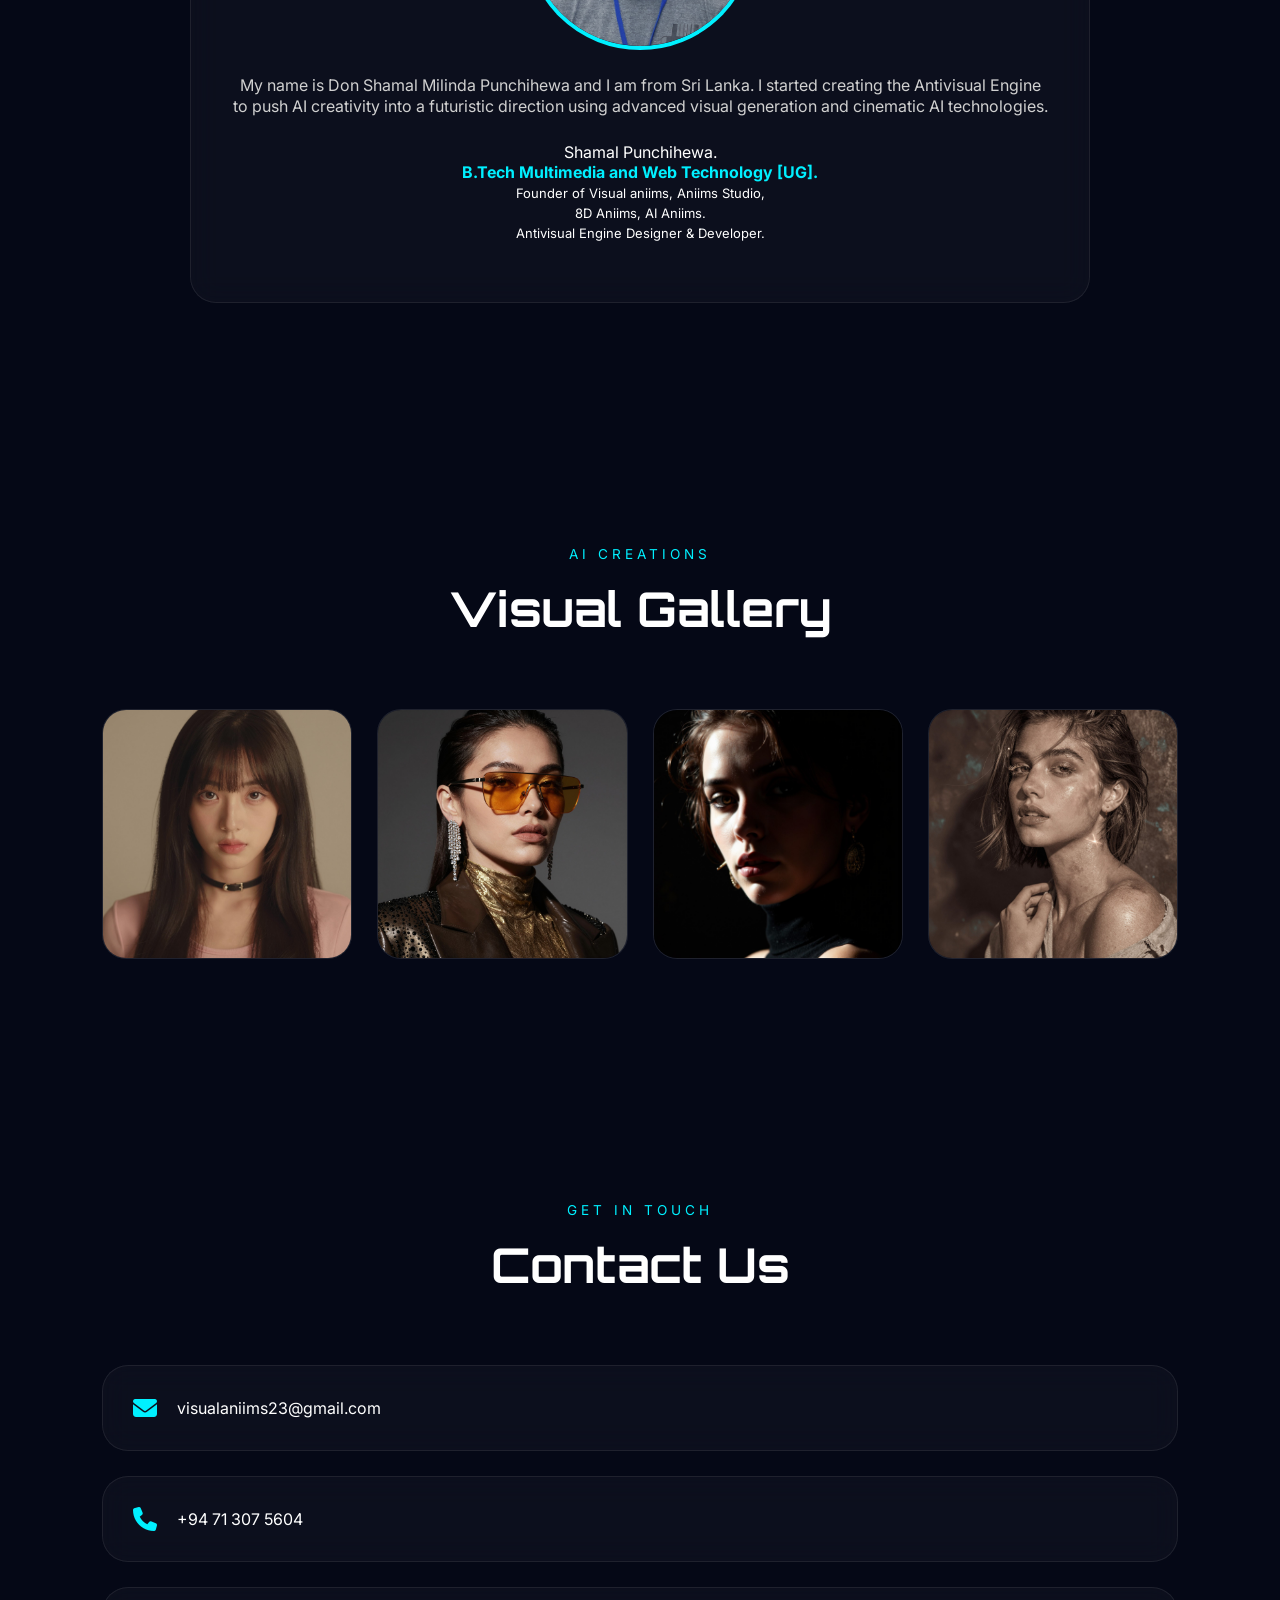
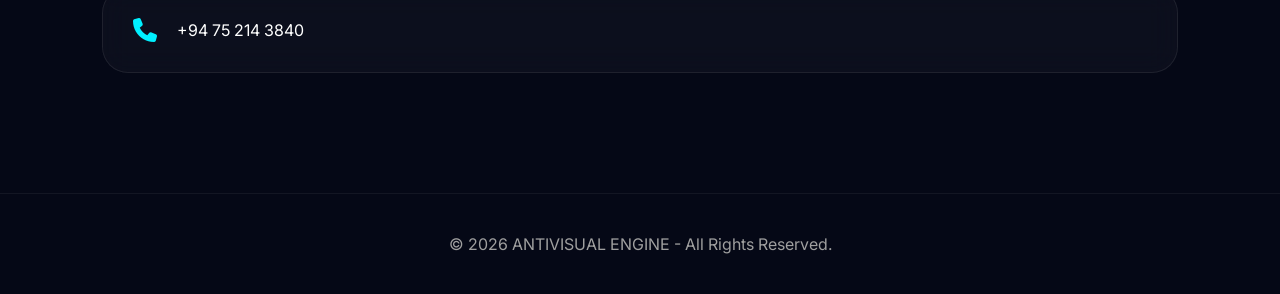
==== commit 2226fd77: "update 17 bug fix" ====
--- a/index.html
+++ b/index.html
@@ -966,28 +966,28 @@
       <div class="gallery-item glass">
         <img src="img/gallery-tn-08.jpg" alt="">
         <div class="gallery-overlay">
-          <h3>Fashion Sportwear</h3>
+          <h3>Soft Grunge Fashion</h3>
         </div>
       </div>
 
       <div class="gallery-item glass">
         <img src="img/gallery-tn-02.jpg" alt="">
         <div class="gallery-overlay">
-          <h3>Fashion Cosplay</h3>
+          <h3>Futuristic Glam Fashion</h3>
         </div>
       </div>
 
       <div class="gallery-item glass">
-        <img src="img/gallery-tn-03.png" alt="">
+        <img src="img/gallery-tn-03.jpg" alt="">
         <div class="gallery-overlay">
-          <h3>Fashion Sportwear</h3>
+          <h3>Dark Aesthetic Fashion</h3>
         </div>
       </div>
 
       <div class="gallery-item glass">
         <img src="img/gallery-tn-04.jpg" alt="">
         <div class="gallery-overlay">
-          <h3>Experimental Cyber Couture</h3>
+          <h3>Boho Chic Fashion</h3>
         </div>
       </div>
 
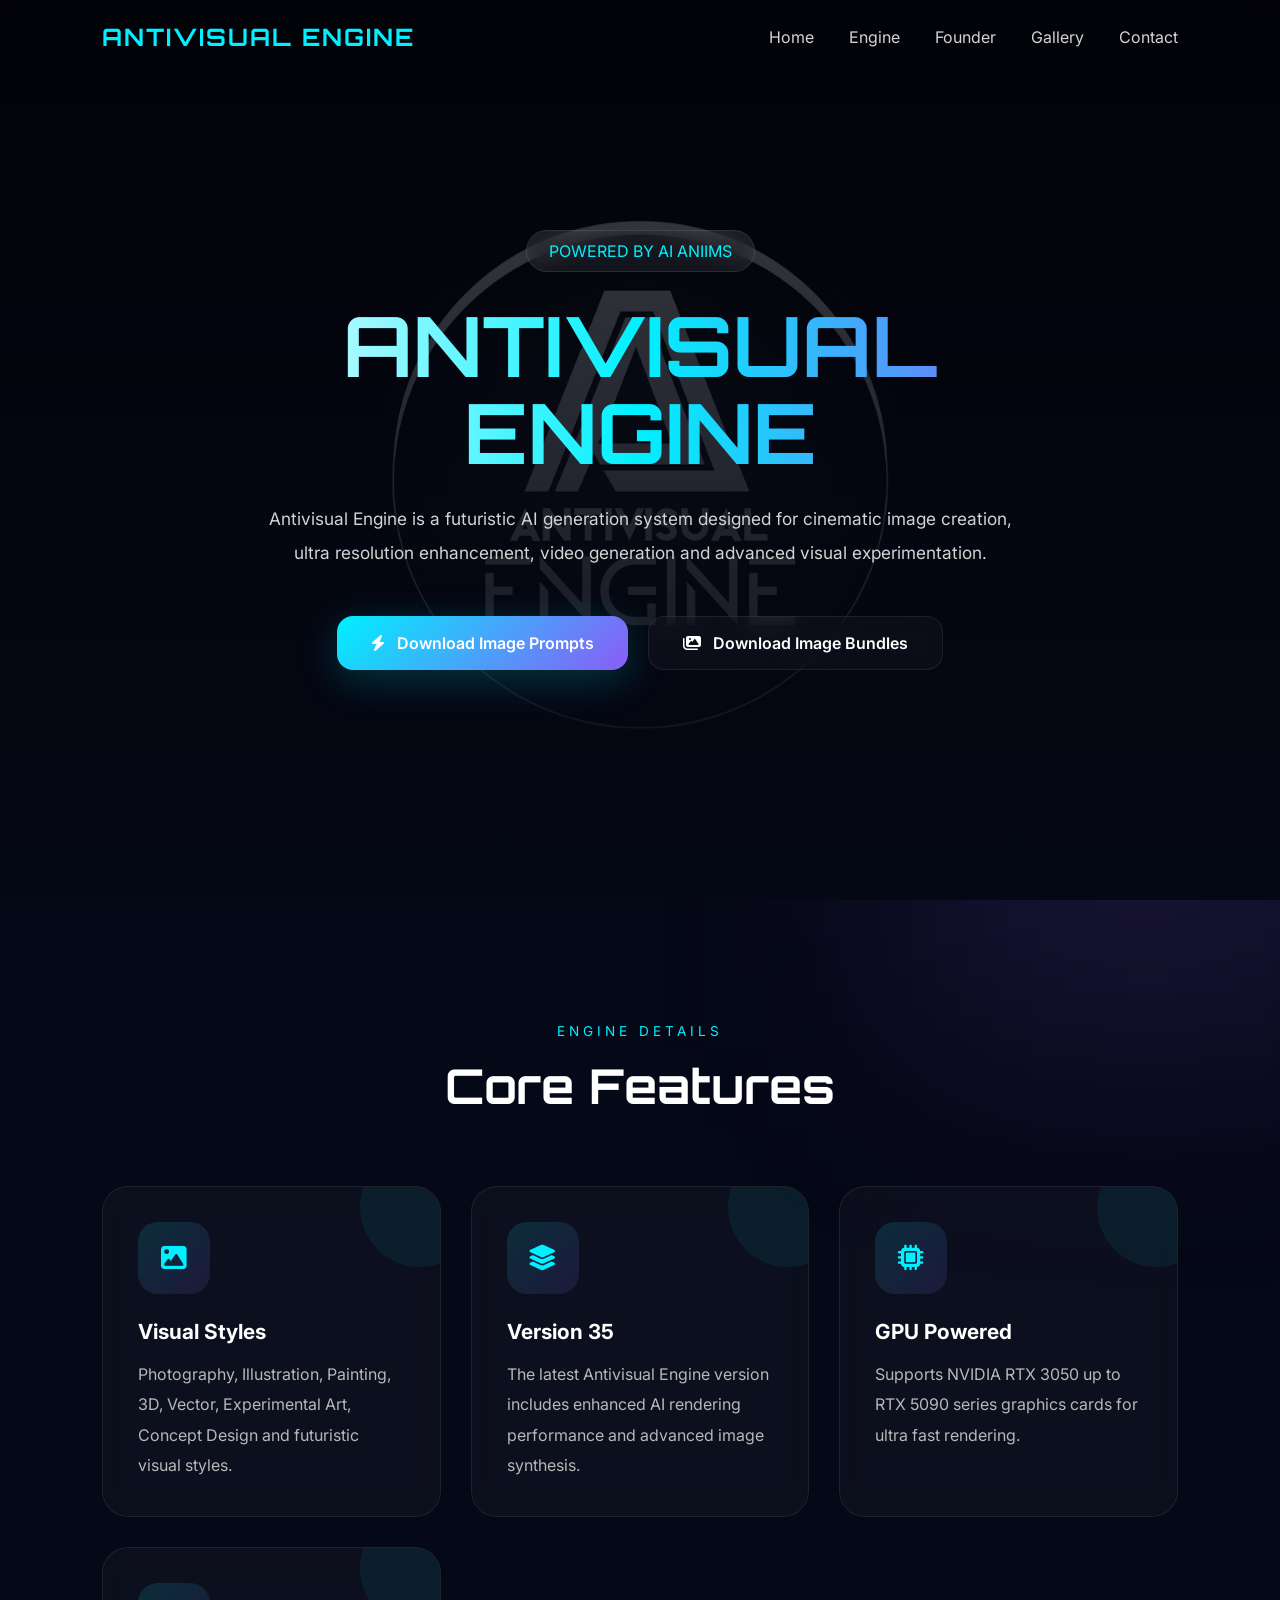
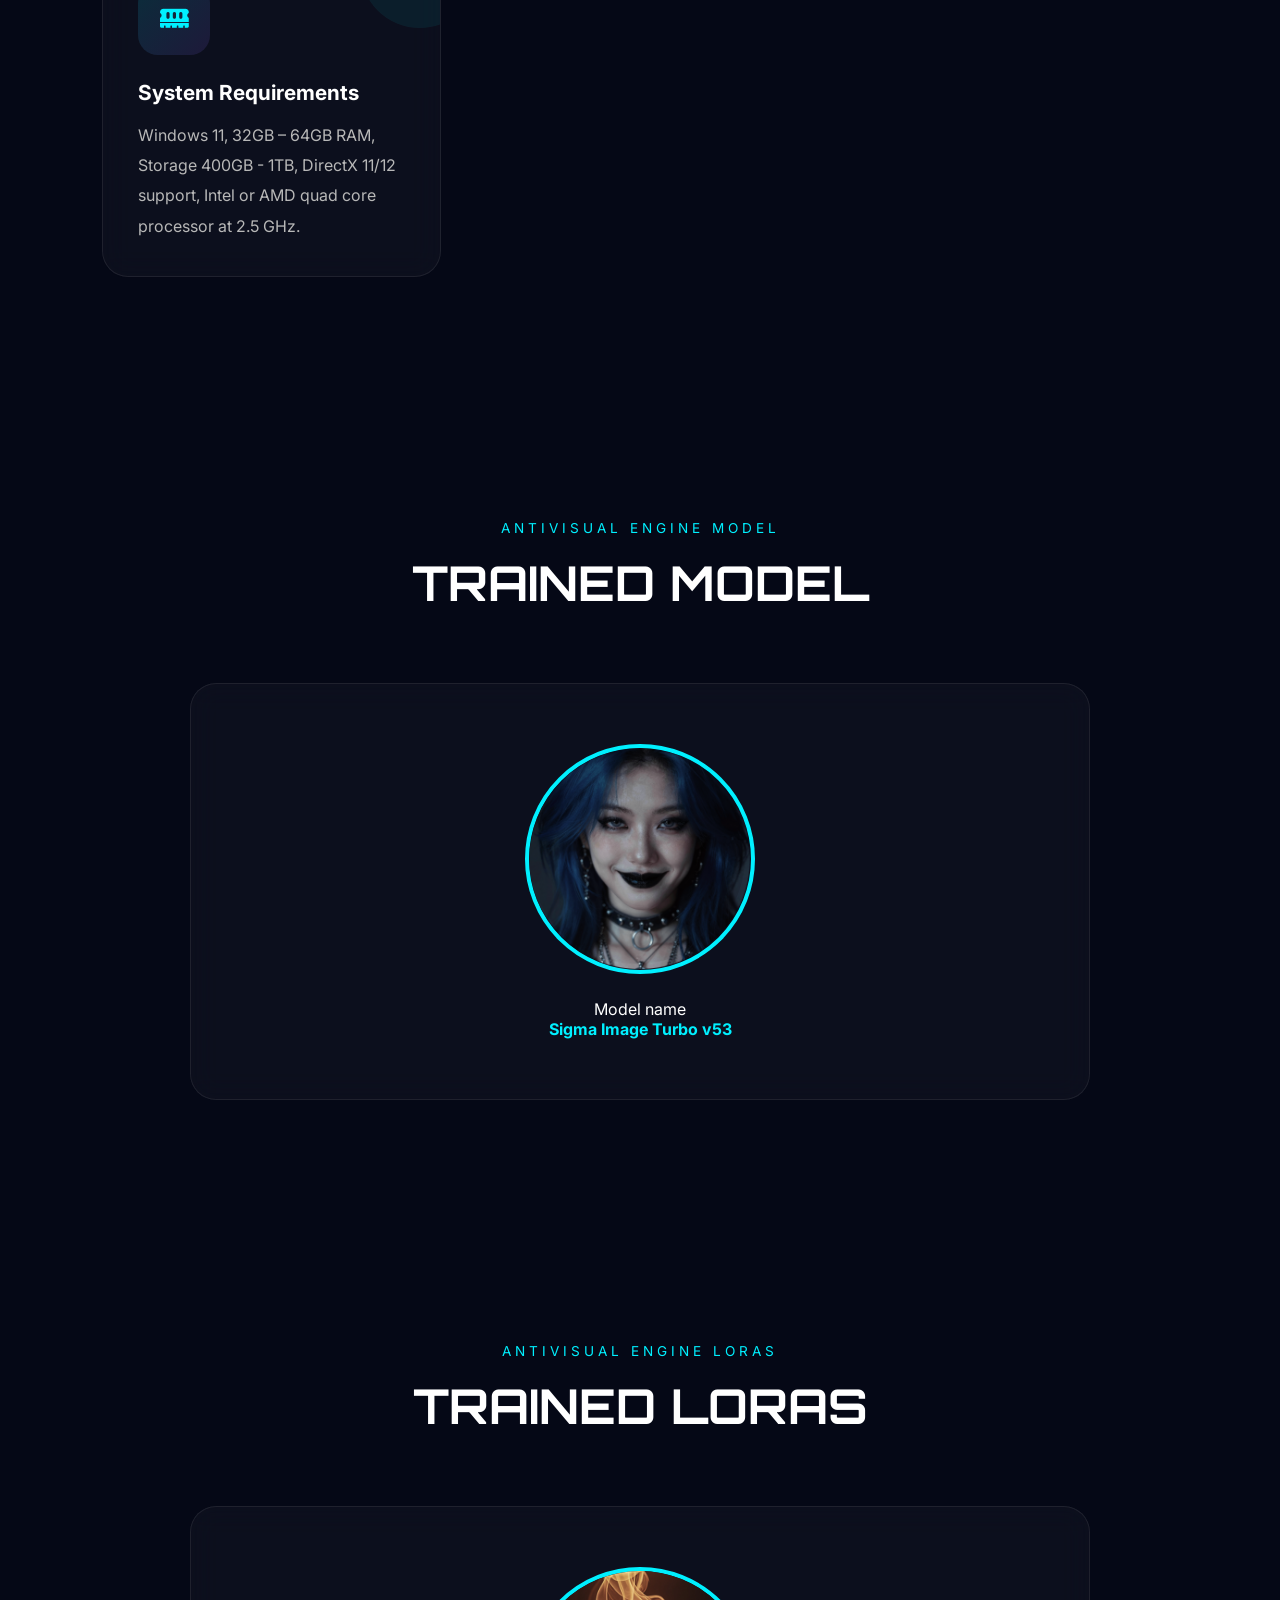
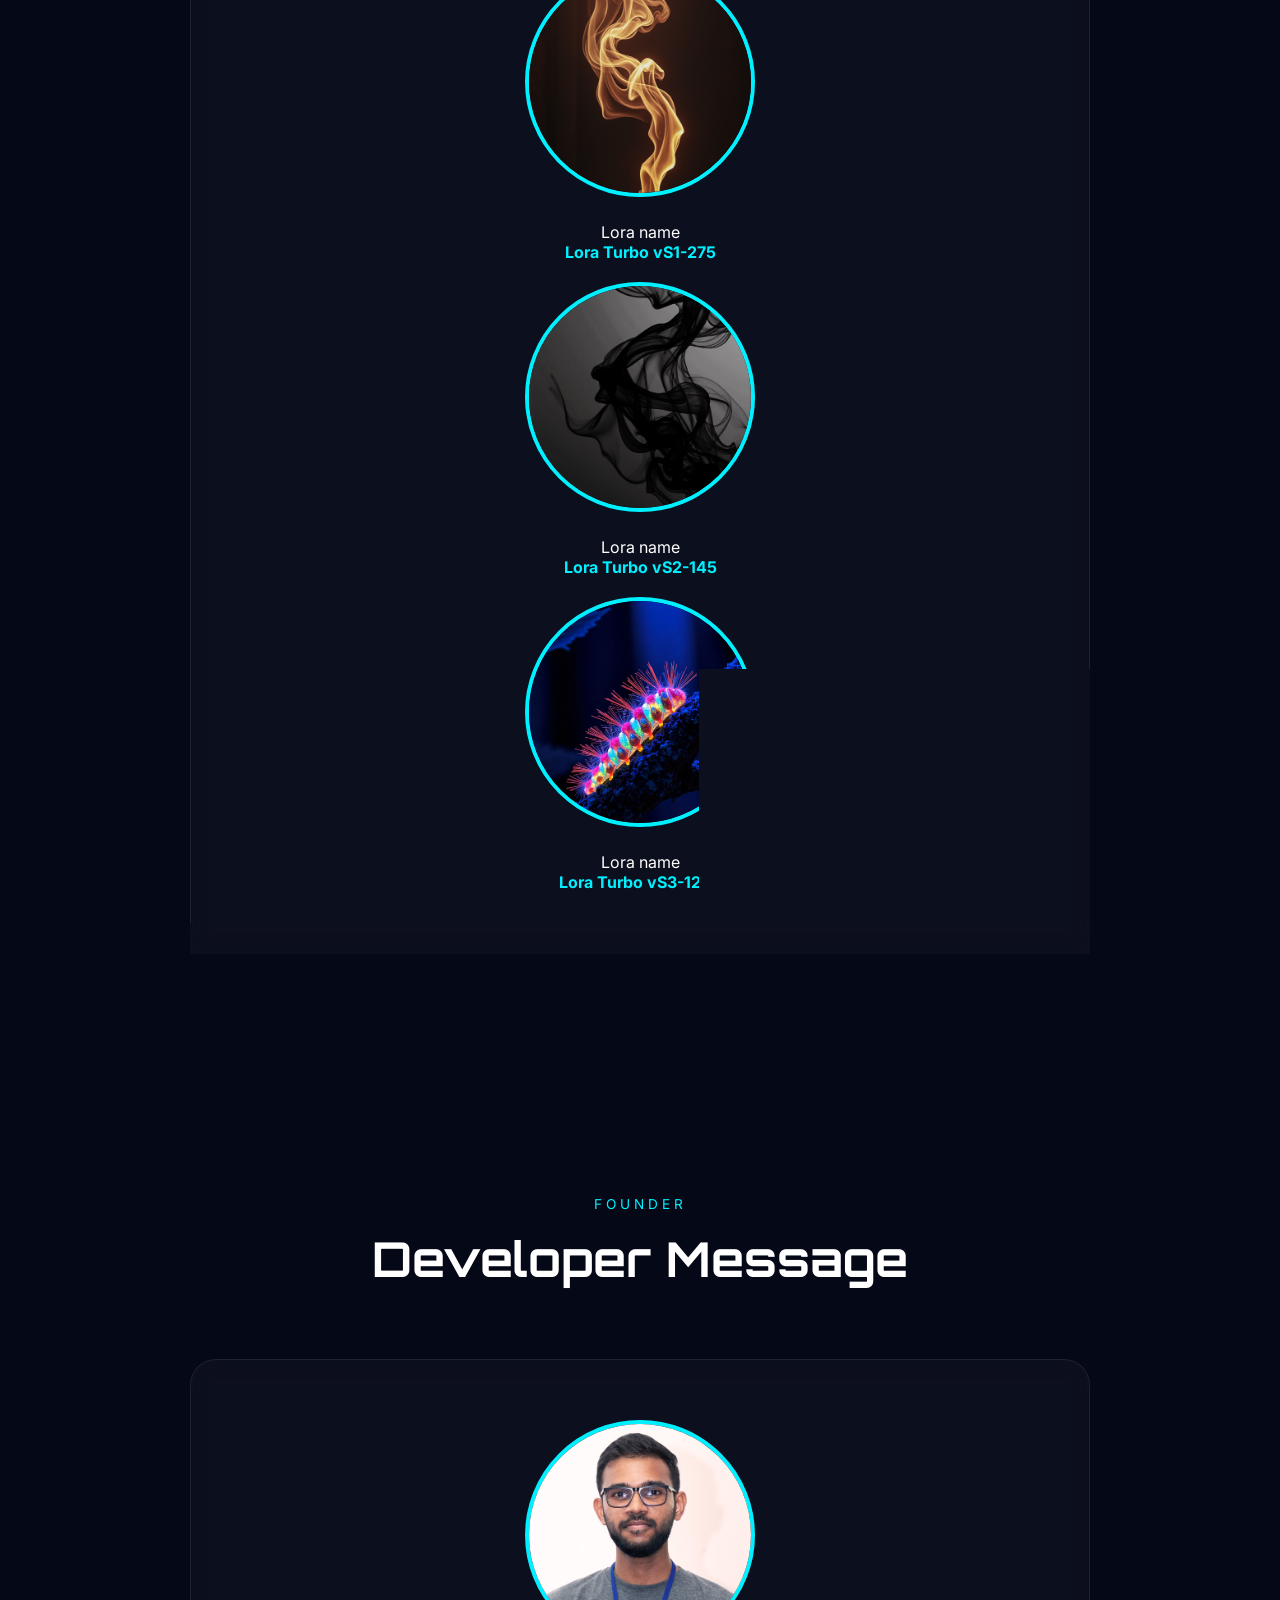
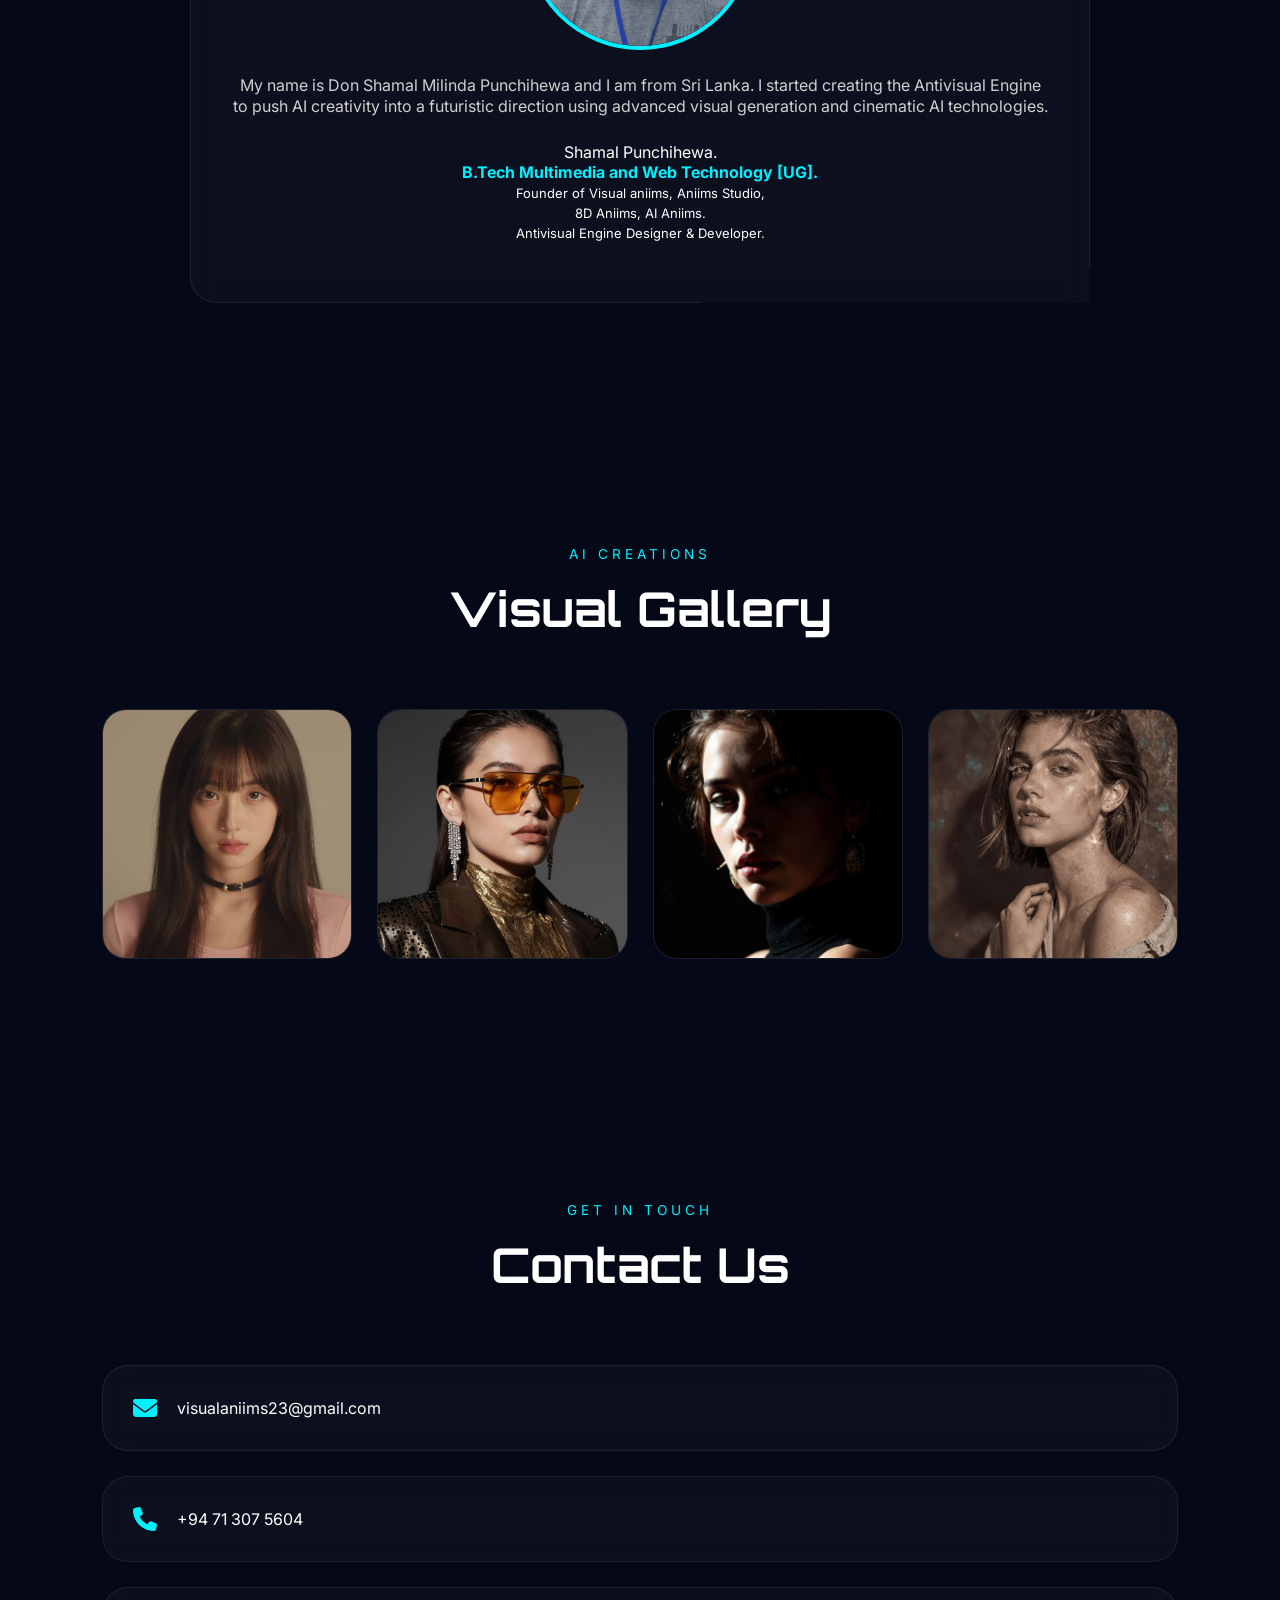
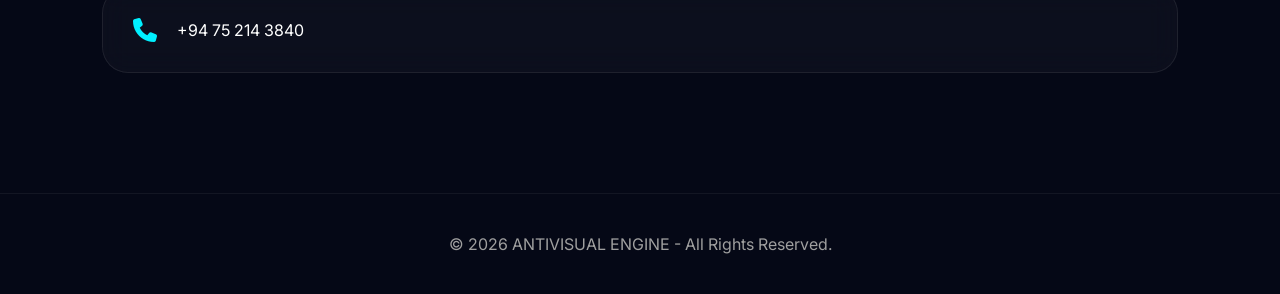
==== commit 57703aa1: "update 18 version update" ====
--- a/index.html
+++ b/index.html
@@ -808,7 +808,7 @@
           <i class="fa-solid fa-layer-group"></i>
         </div>
 
-        <h3>Version 34</h3>
+        <h3>Version 35</h3>
 
         <p>
           The latest Antivisual Engine version includes enhanced AI
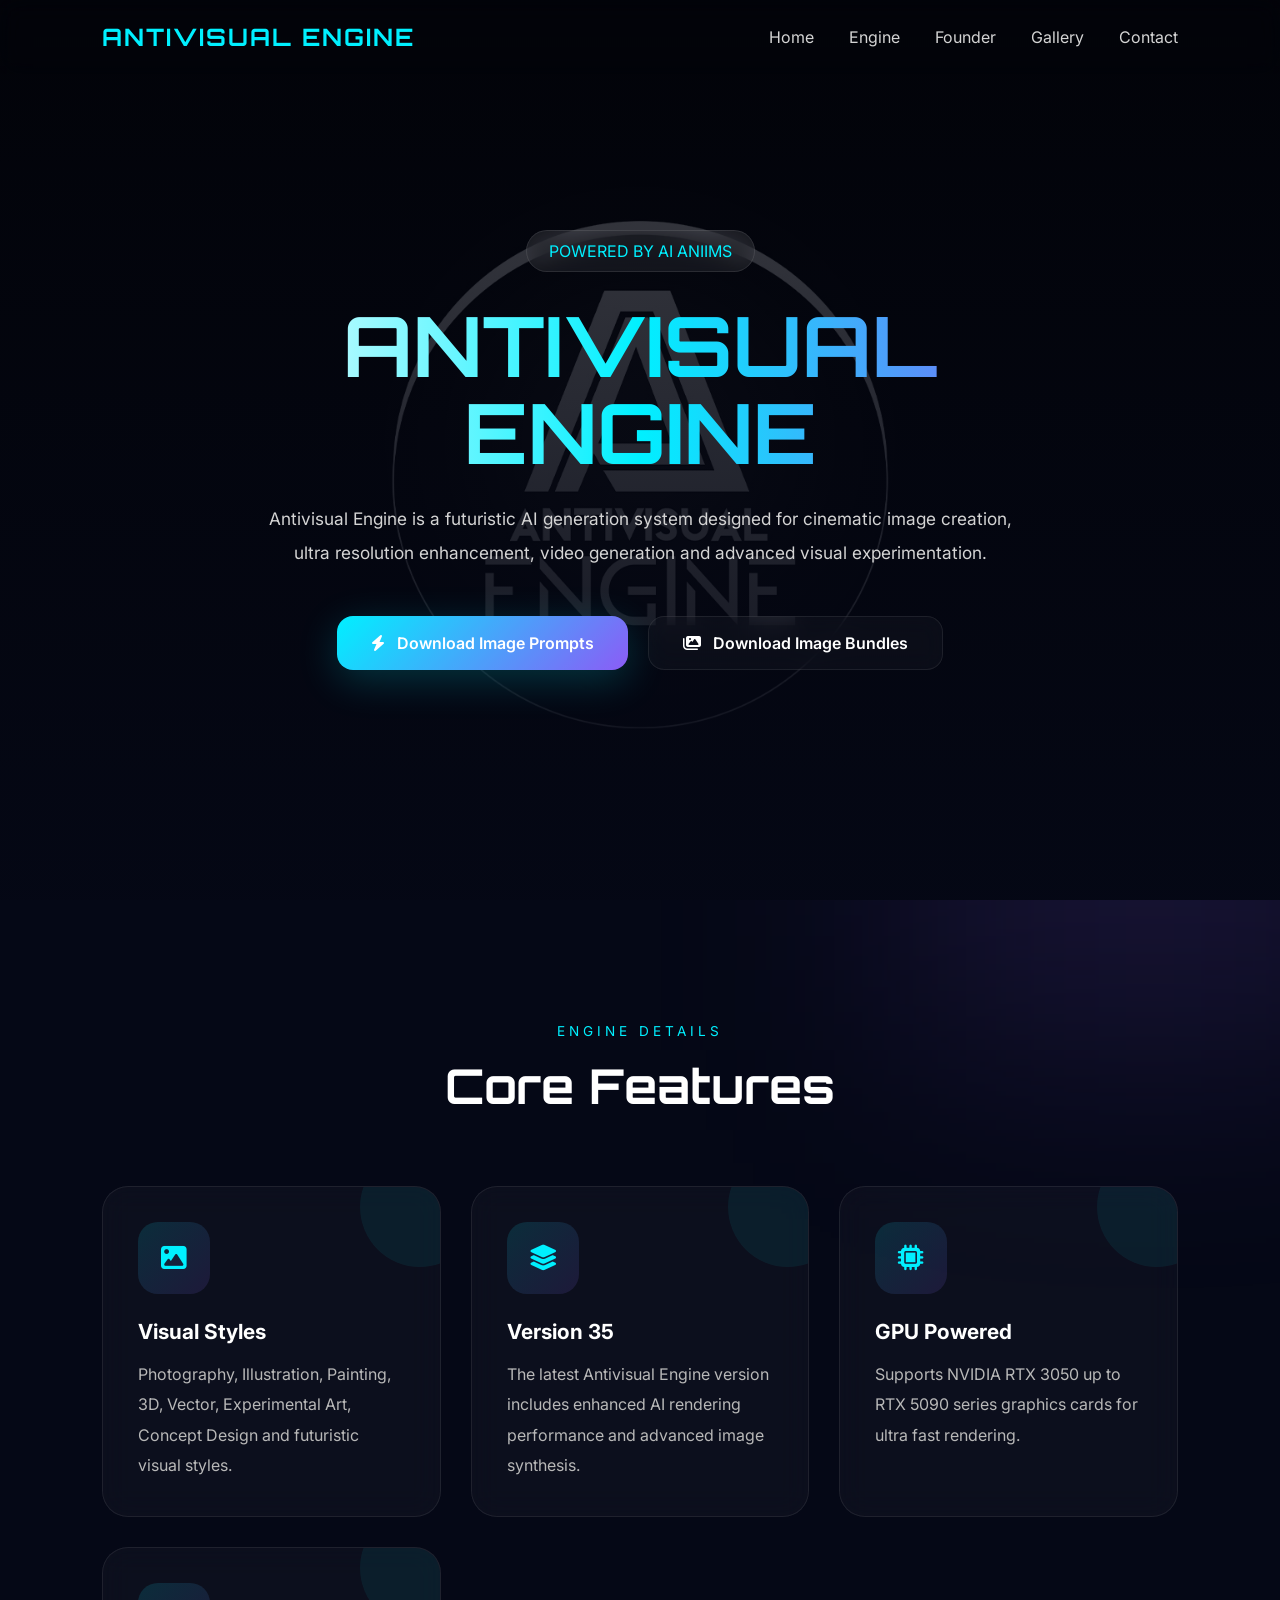
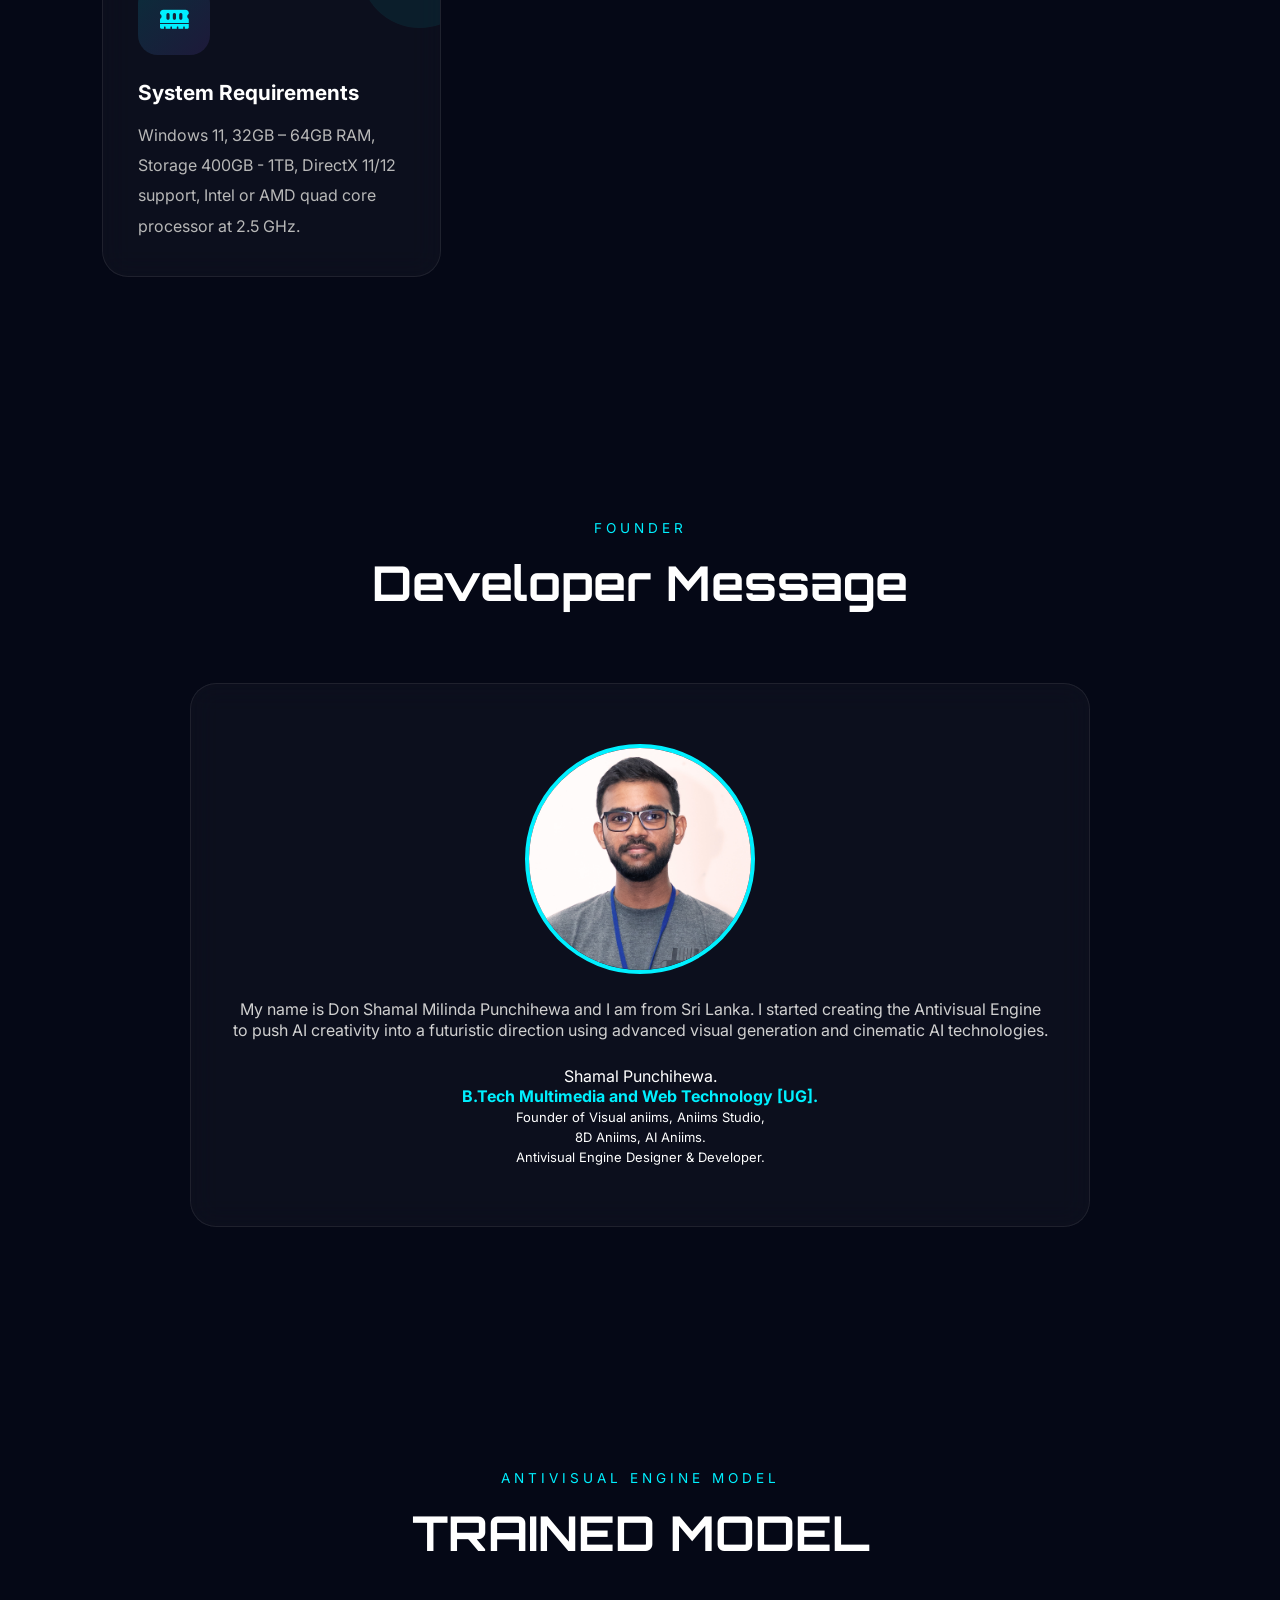
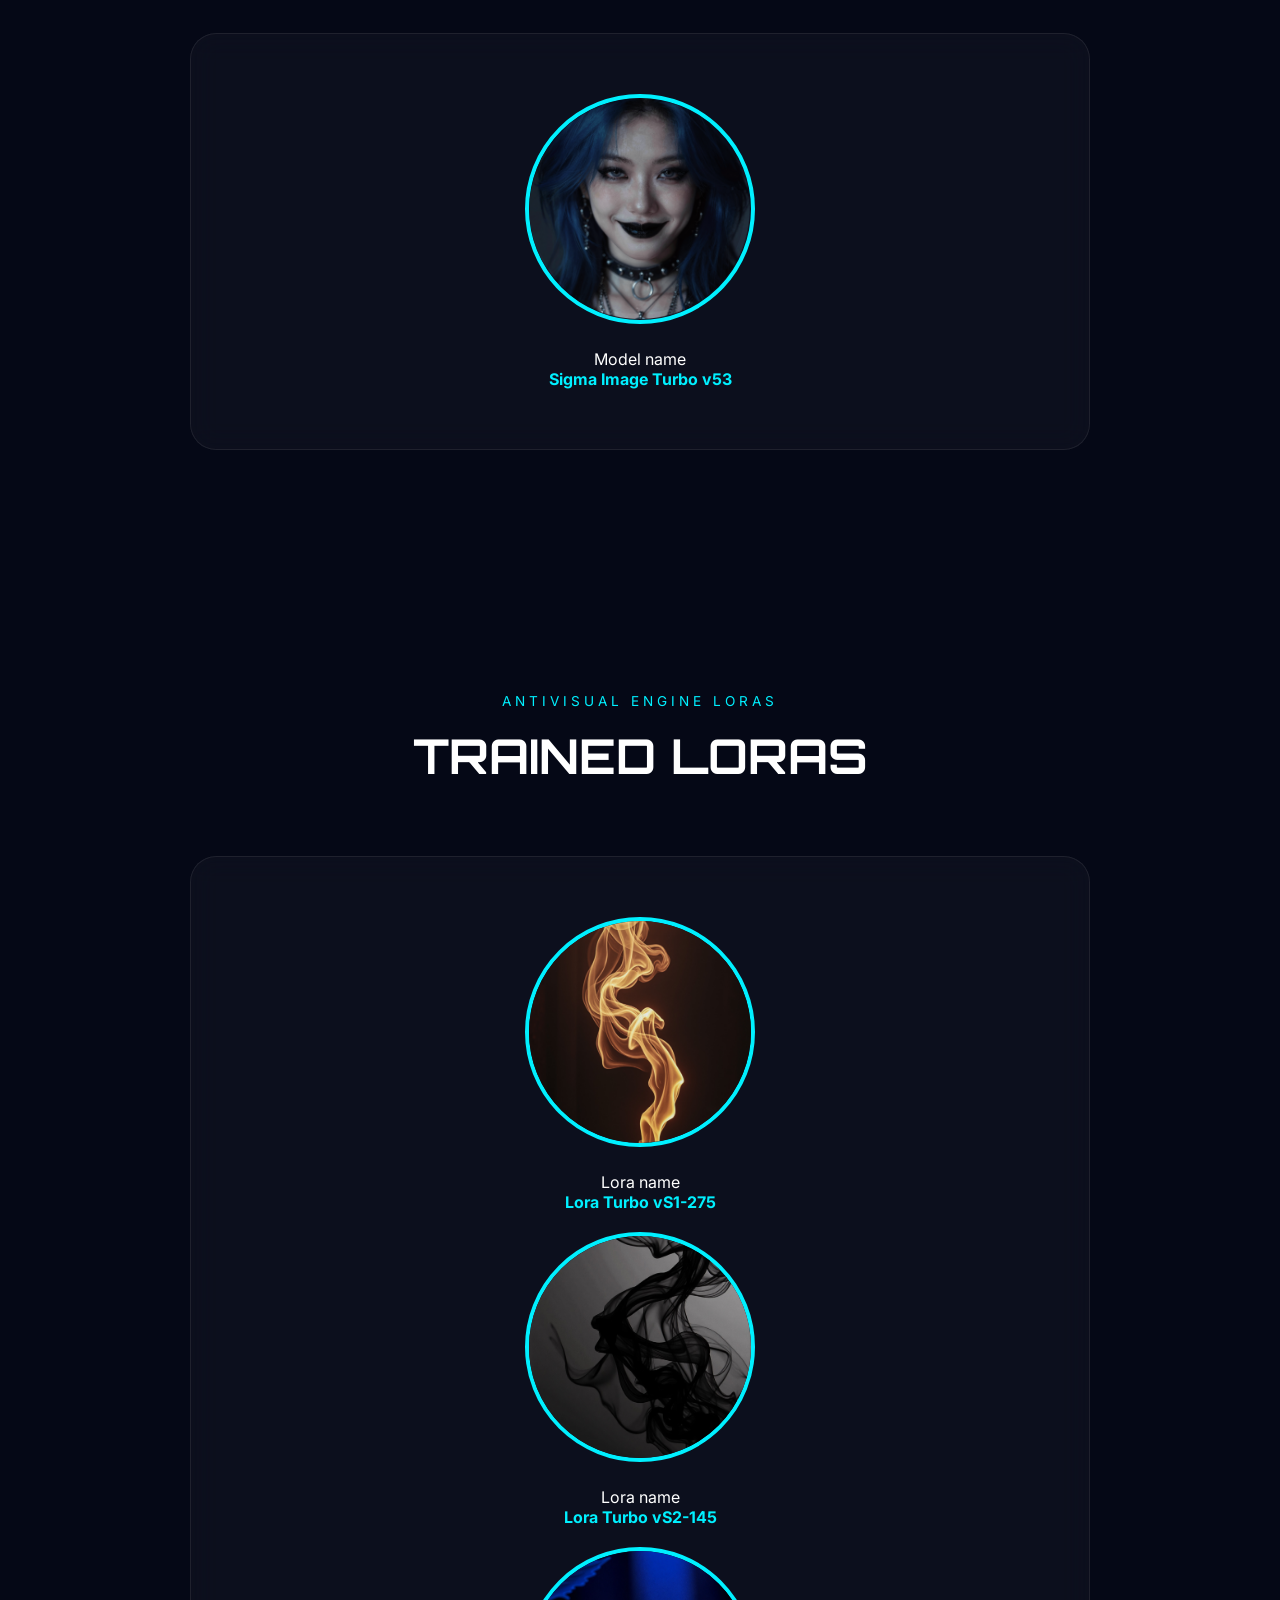
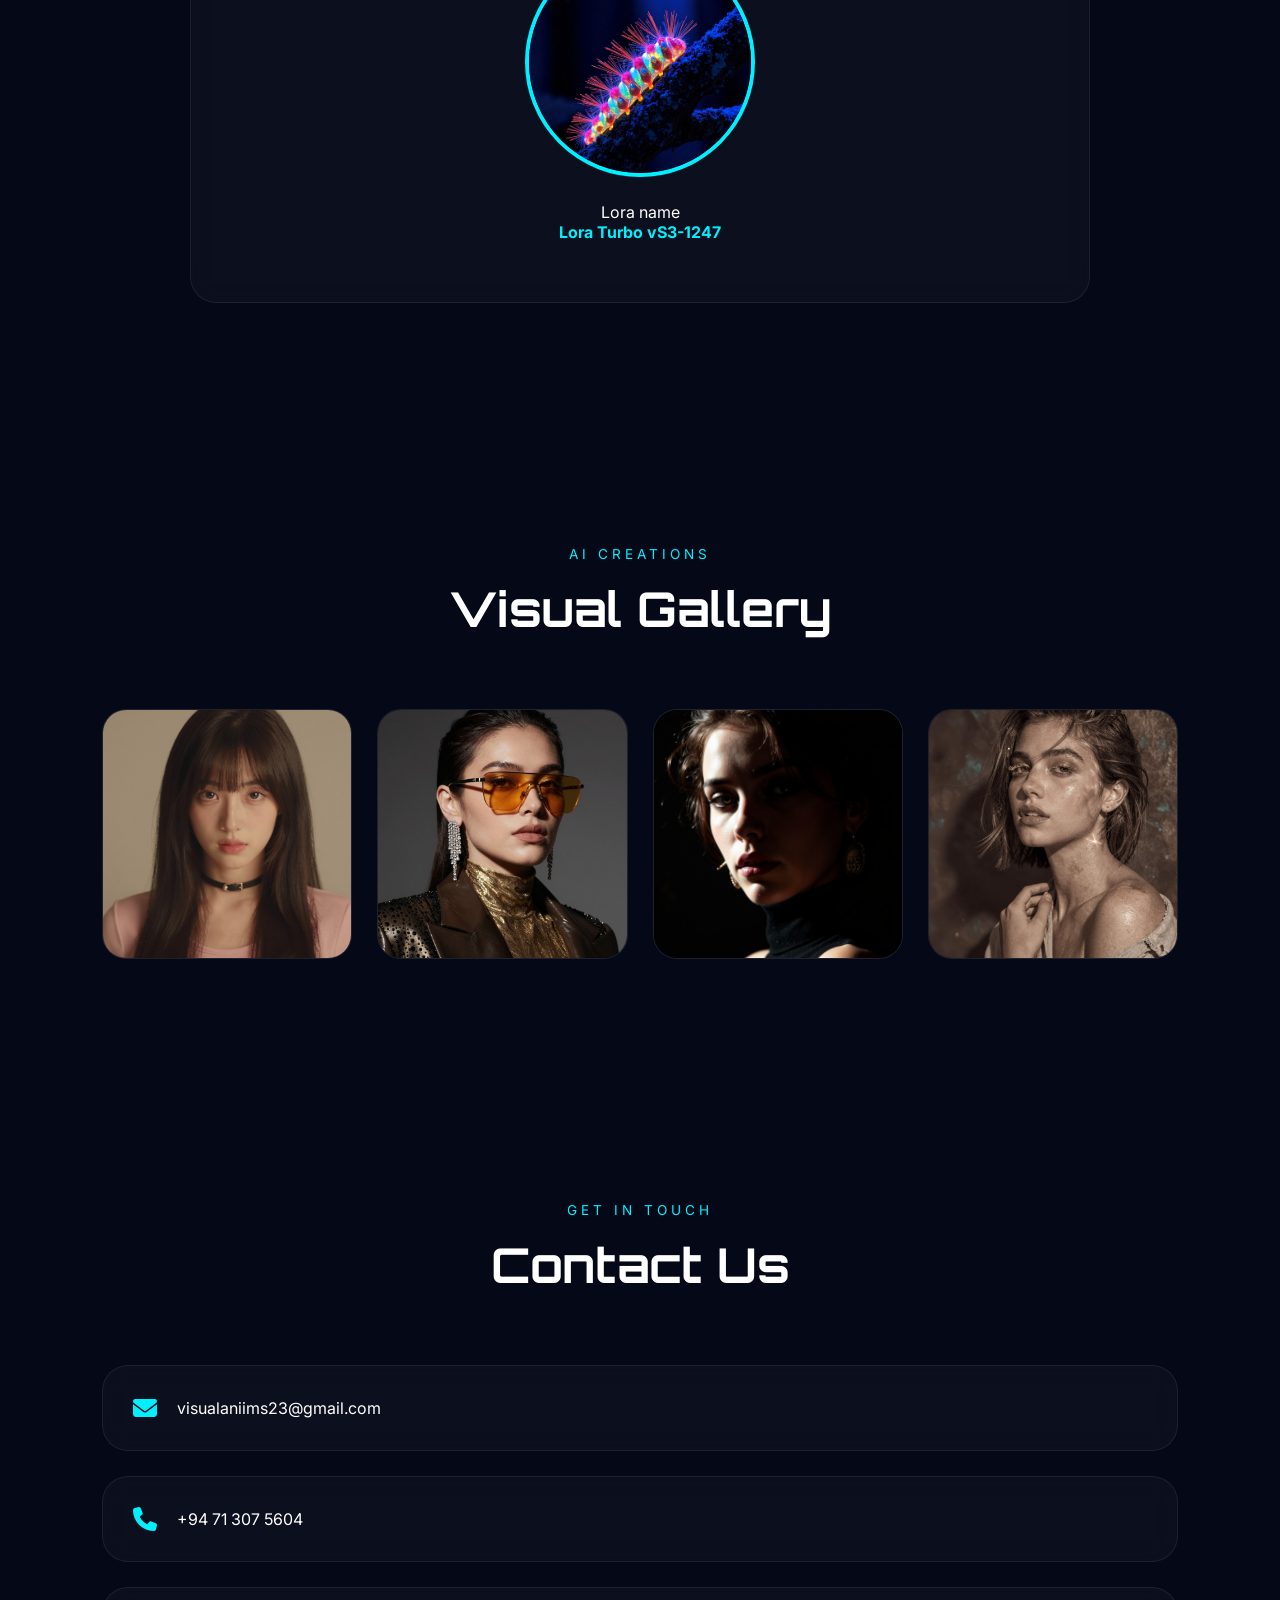
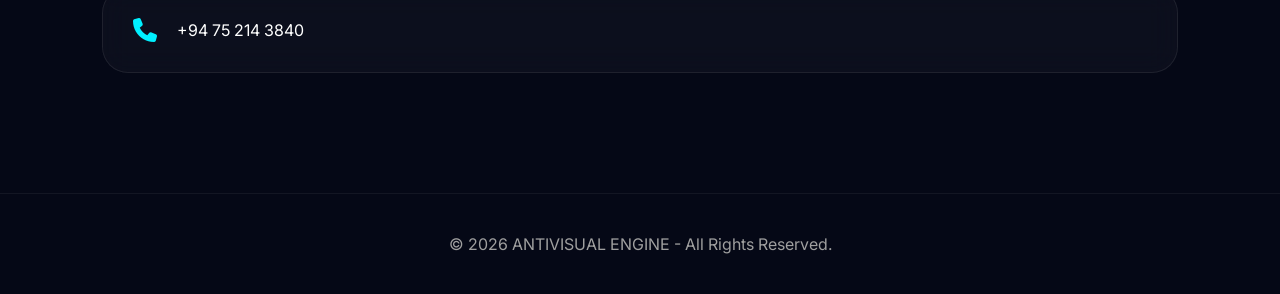
==== commit a72f44a2: "update 19 change code" ====
--- a/index.html
+++ b/index.html
@@ -848,6 +848,38 @@
 
   <!--model section-->
 
+  <!-- TESTIMONIAL -->
+
+  <section id="testimonials">
+
+    <div class="section-title">
+      <span>Founder</span>
+      <h2>Developer Message</h2>
+    </div>
+
+    <div class="testimonial glass">
+
+      <img src="img/testimonial-img-02.jpg" alt="" class="founder-img">
+
+      <p>
+        My name is Don Shamal Milinda Punchihewa and I am from Sri Lanka.
+        I started creating the Antivisual Engine to push AI creativity
+        into a futuristic direction using advanced visual generation
+        and cinematic AI technologies.
+      </p>
+
+      <span>Shamal Punchihewa.</span><br>
+      <h5>B.Tech Multimedia and Web Technology [UG].</h5>
+      <font size="2">Founder of Visual aniims, Aniims Studio, <br>8D Aniims, AI Aniims.</font><br>
+      <font size="2">Antivisual Engine Designer & Developer.</font>
+      <!--<span>Founder of Visual aniims, Aniims Studio, </span>-->
+
+      
+
+    </div>
+
+  </section>
+
   <!-- TESTIMONIAL_1 -->
 
   <section id="testimonials">
@@ -920,37 +952,7 @@
 
   </section>
 
-  <!-- TESTIMONIAL -->
-
-  <section id="testimonials">
-
-    <div class="section-title">
-      <span>Founder</span>
-      <h2>Developer Message</h2>
-    </div>
-
-    <div class="testimonial glass">
-
-      <img src="img/testimonial-img-02.jpg" alt="" class="founder-img">
-
-      <p>
-        My name is Don Shamal Milinda Punchihewa and I am from Sri Lanka.
-        I started creating the Antivisual Engine to push AI creativity
-        into a futuristic direction using advanced visual generation
-        and cinematic AI technologies.
-      </p>
-
-      <span>Shamal Punchihewa.</span><br>
-      <h5>B.Tech Multimedia and Web Technology [UG].</h5>
-      <font size="2">Founder of Visual aniims, Aniims Studio, <br>8D Aniims, AI Aniims.</font><br>
-      <font size="2">Antivisual Engine Designer & Developer.</font>
-      <!--<span>Founder of Visual aniims, Aniims Studio, </span>-->
-
-      
-
-    </div>
-
-  </section>
+  
 
   <!-- GALLERY -->
 
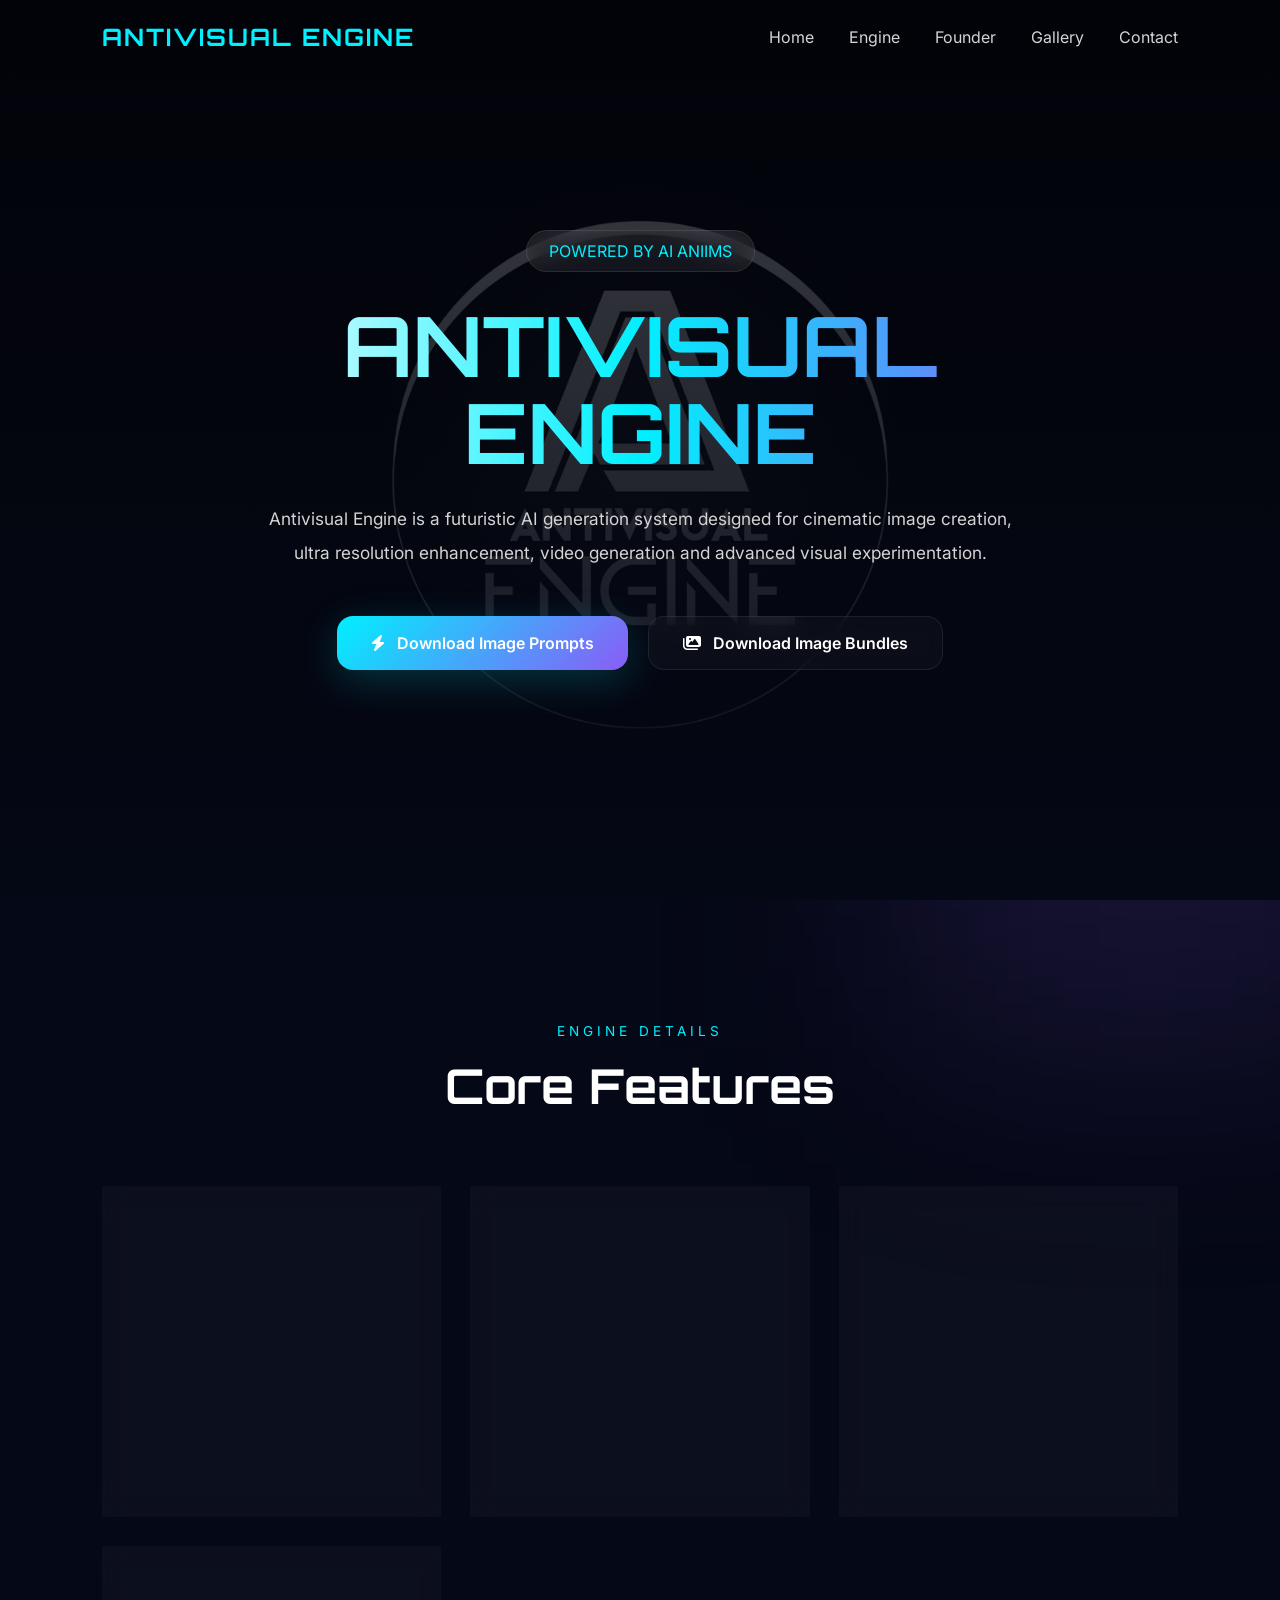
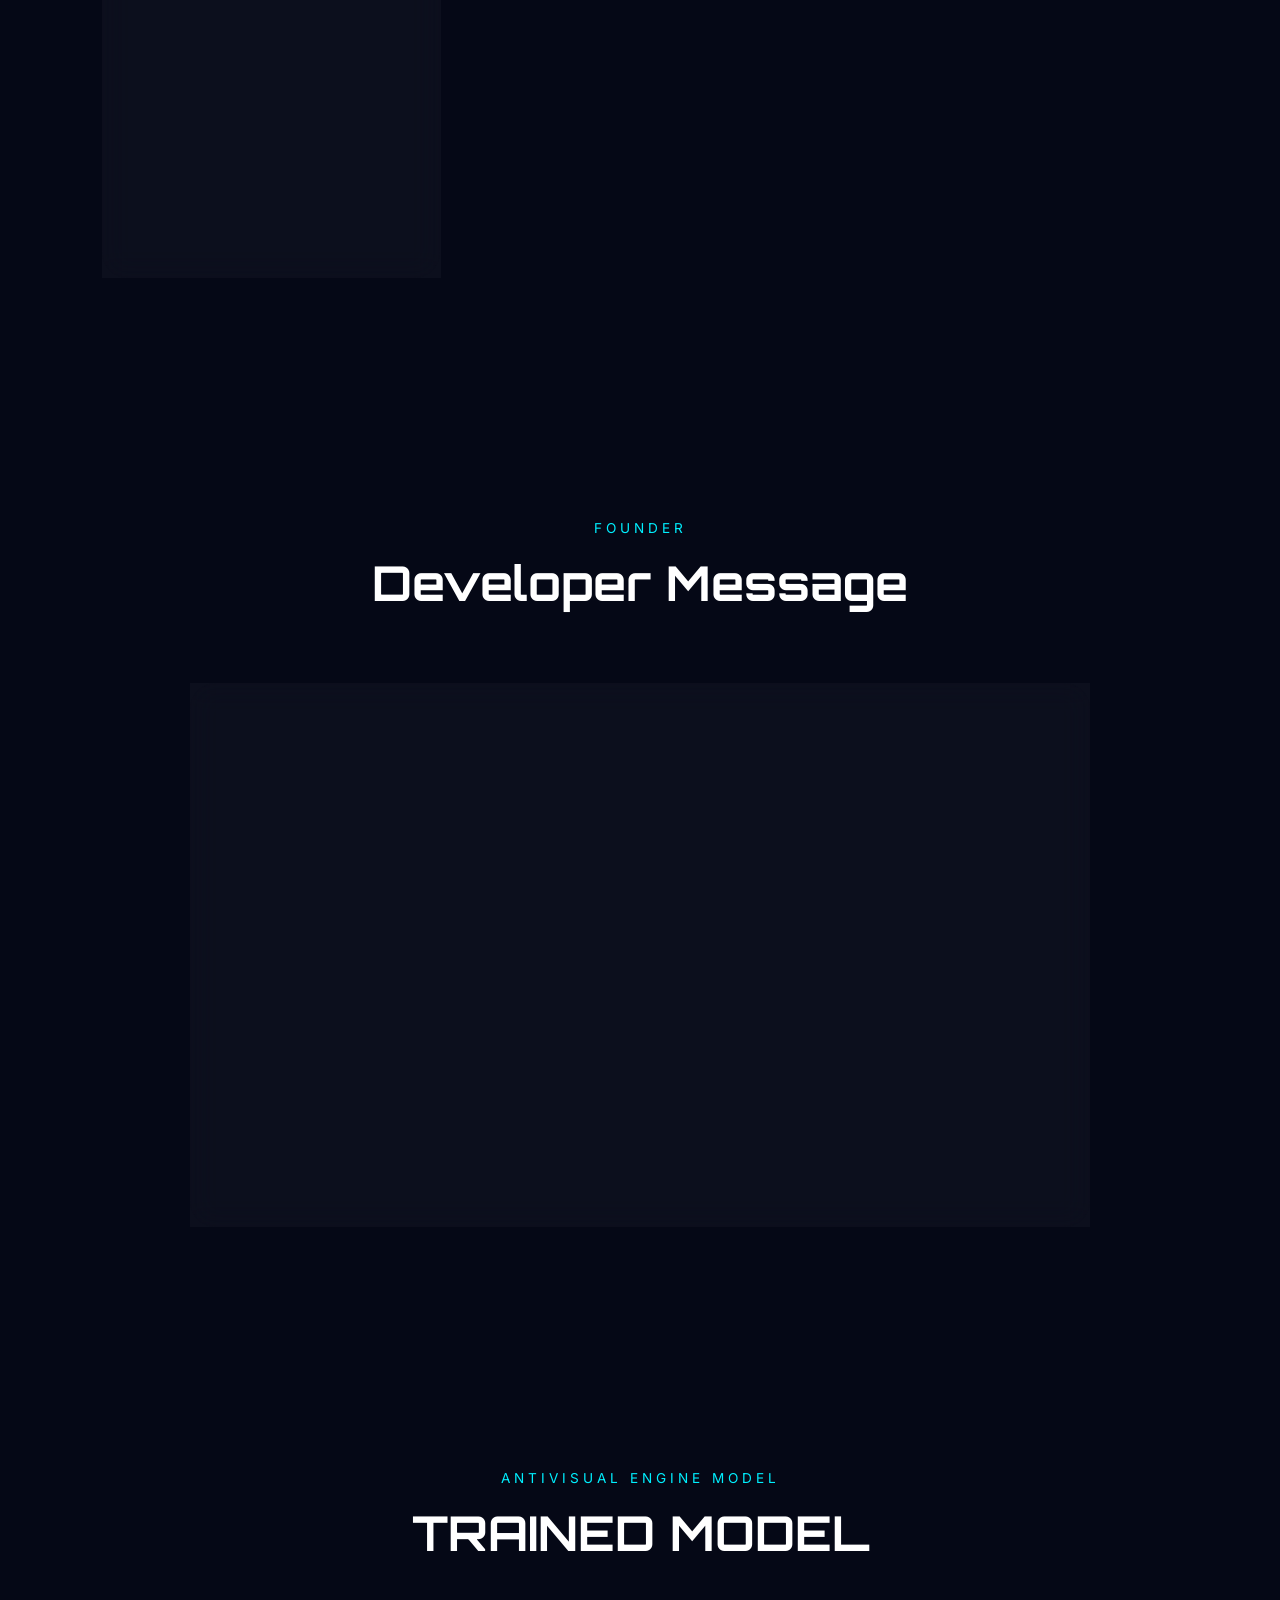
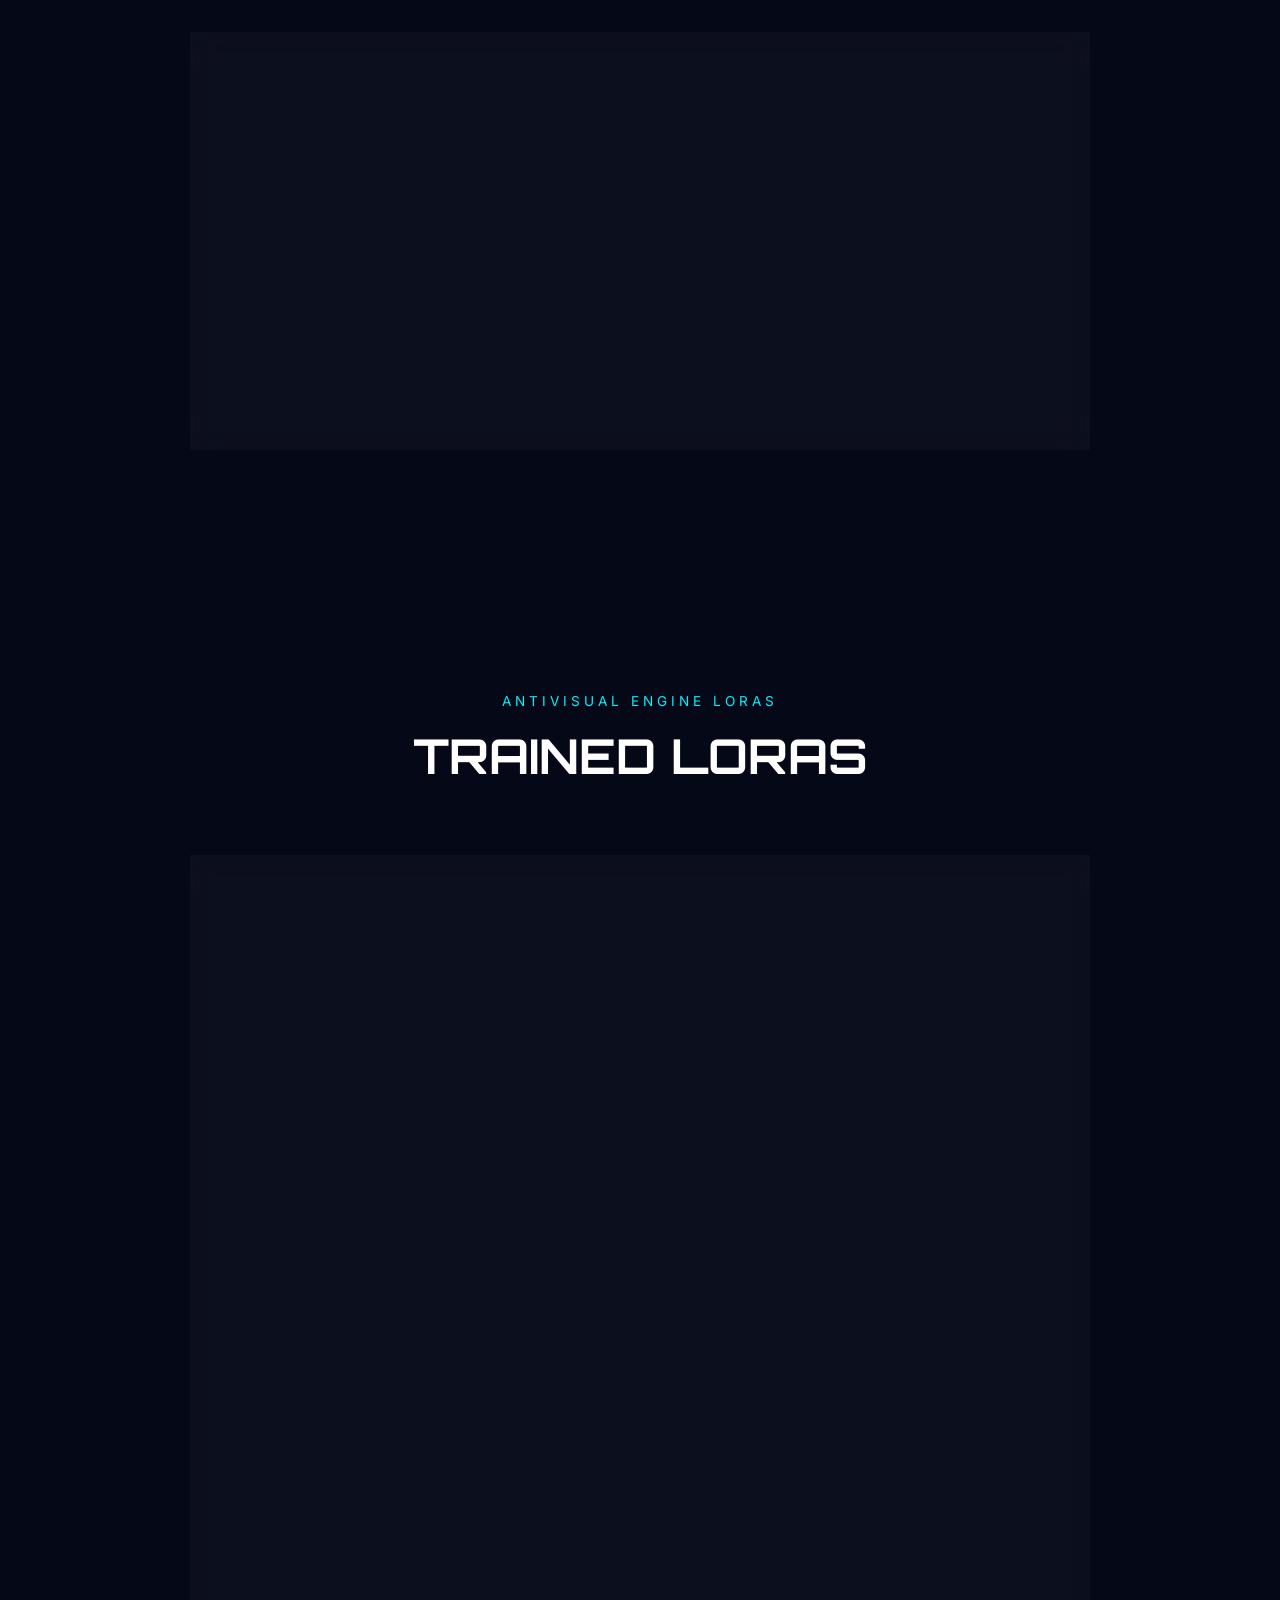
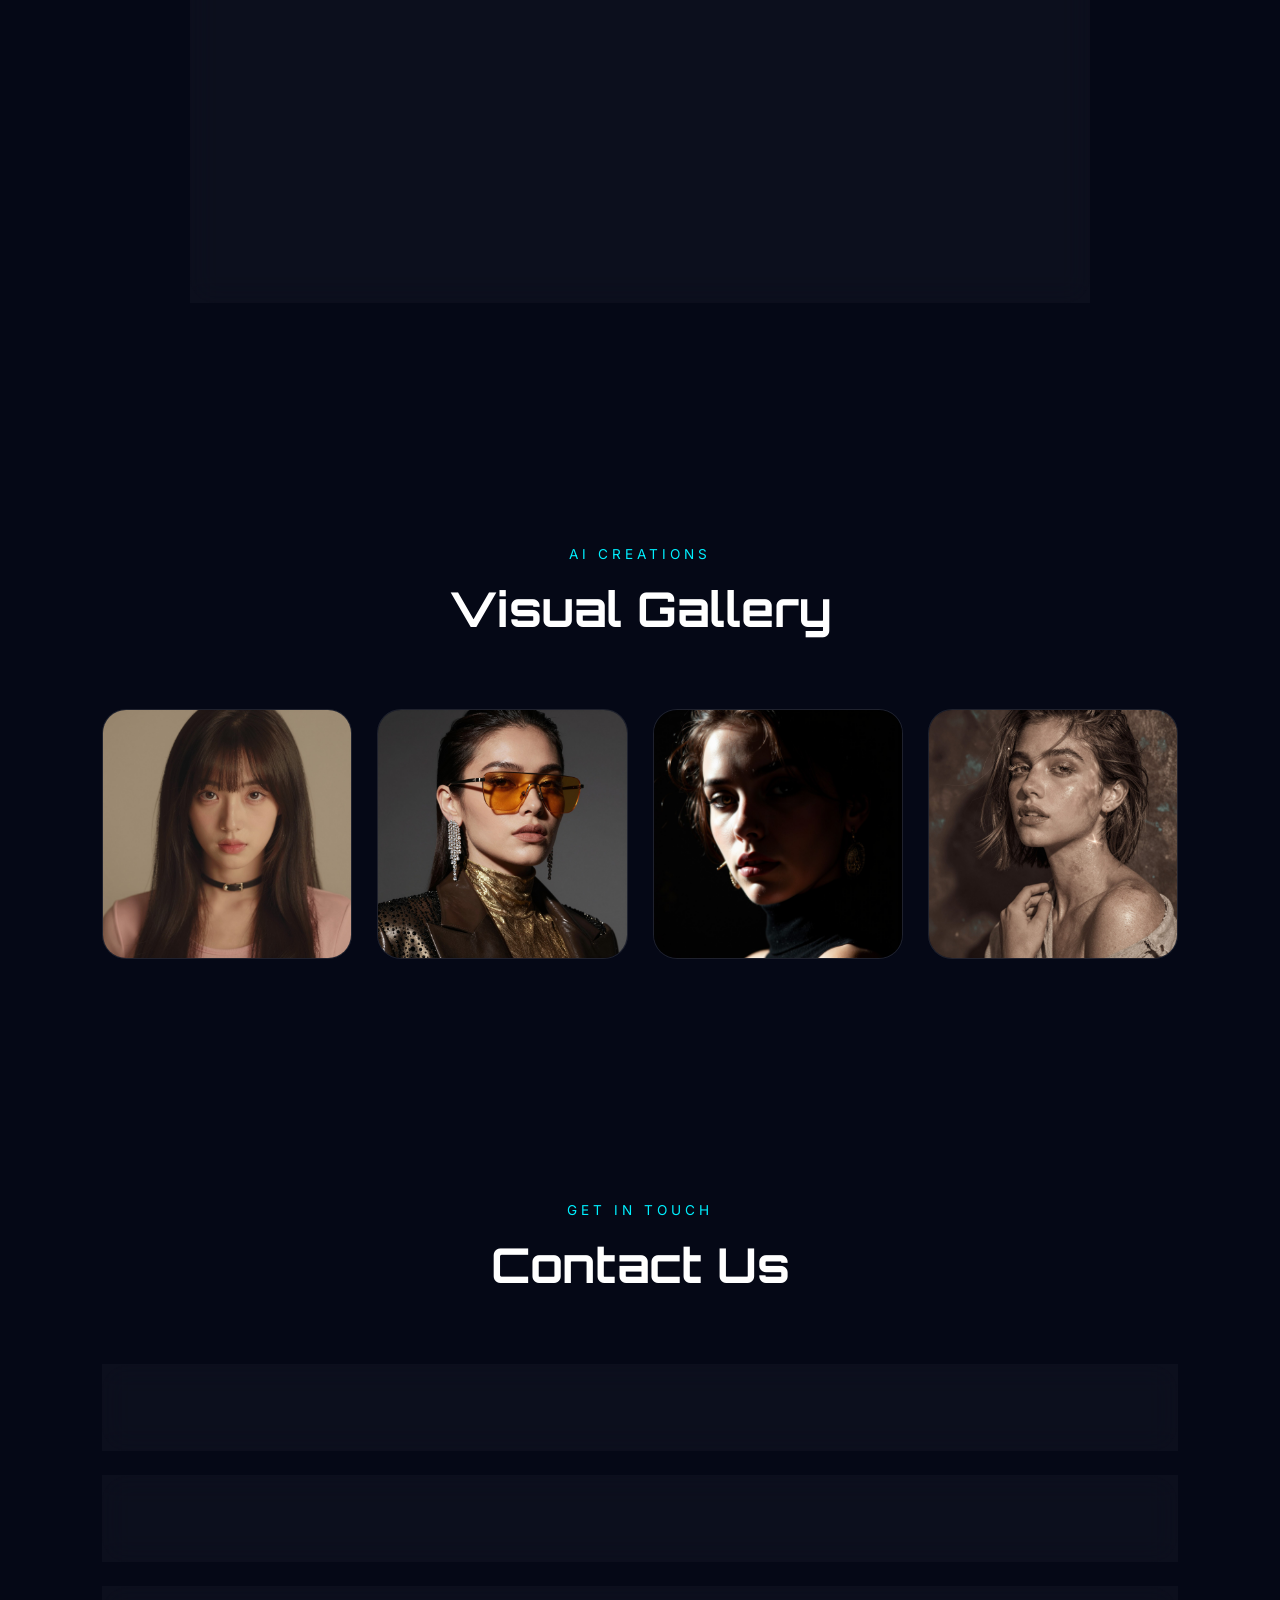
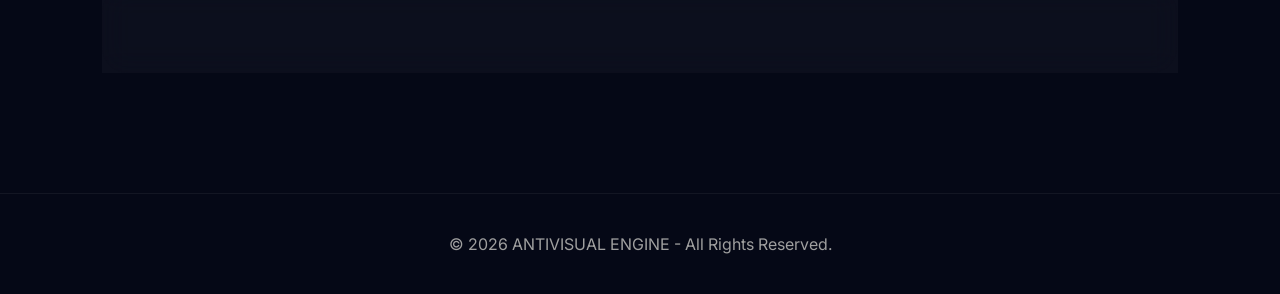
==== commit 7ca15467: "update 20 36 version" ====
--- a/index.html
+++ b/index.html
@@ -808,7 +808,7 @@
           <i class="fa-solid fa-layer-group"></i>
         </div>
 
-        <h3>Version 35</h3>
+        <h3>Version 36</h3>
 
         <p>
           The latest Antivisual Engine version includes enhanced AI
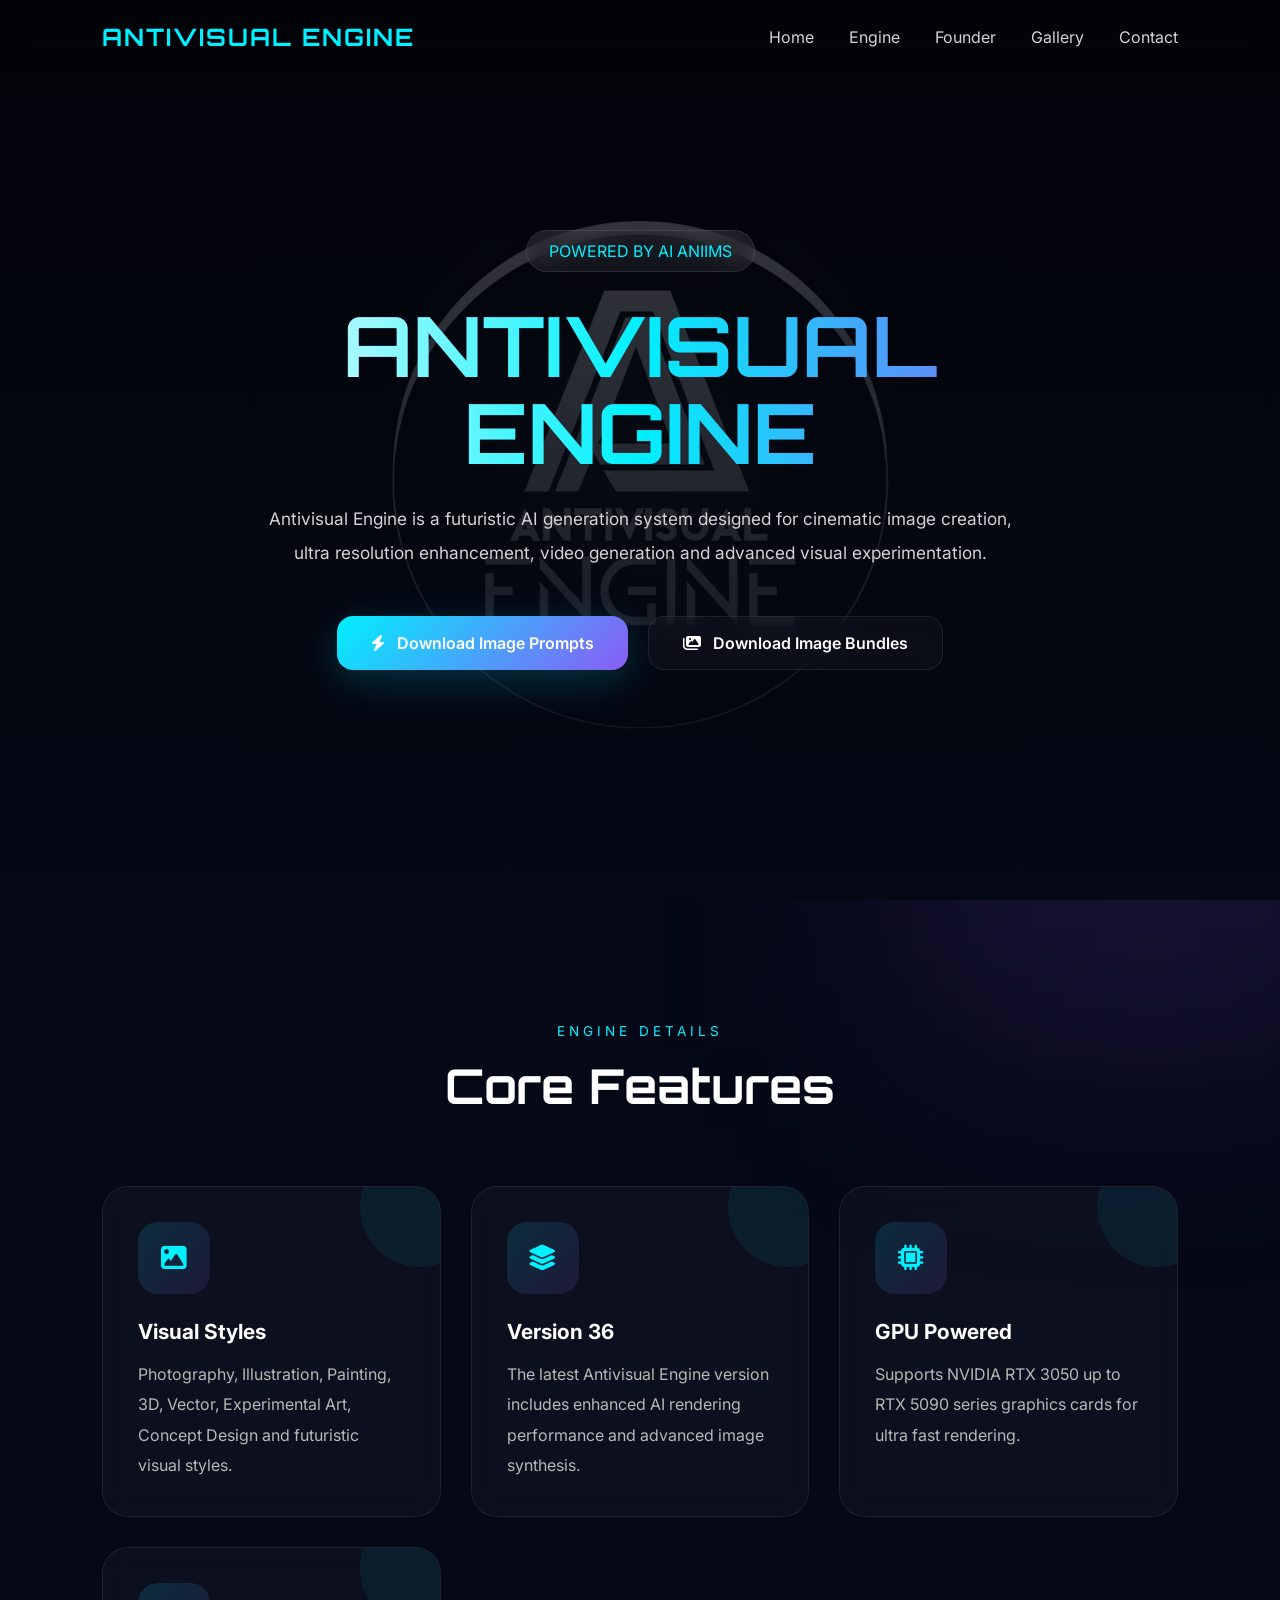
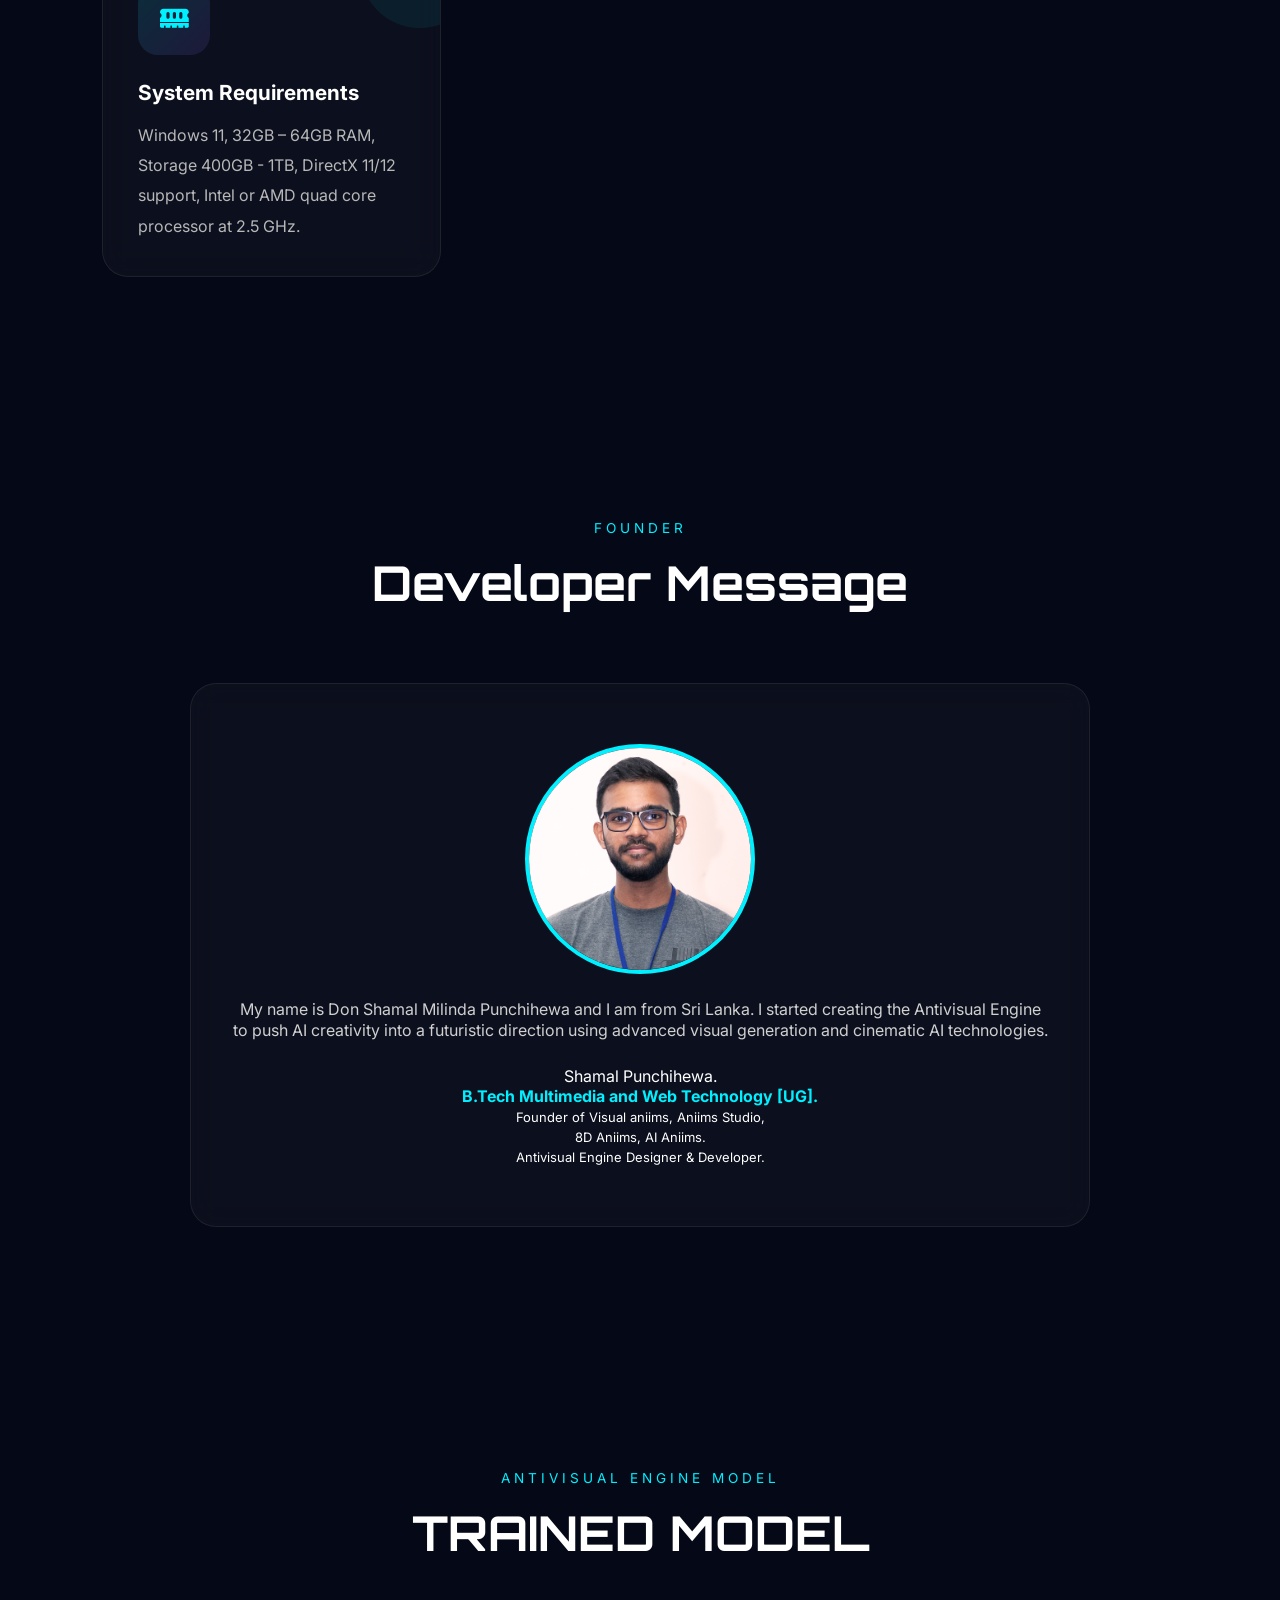
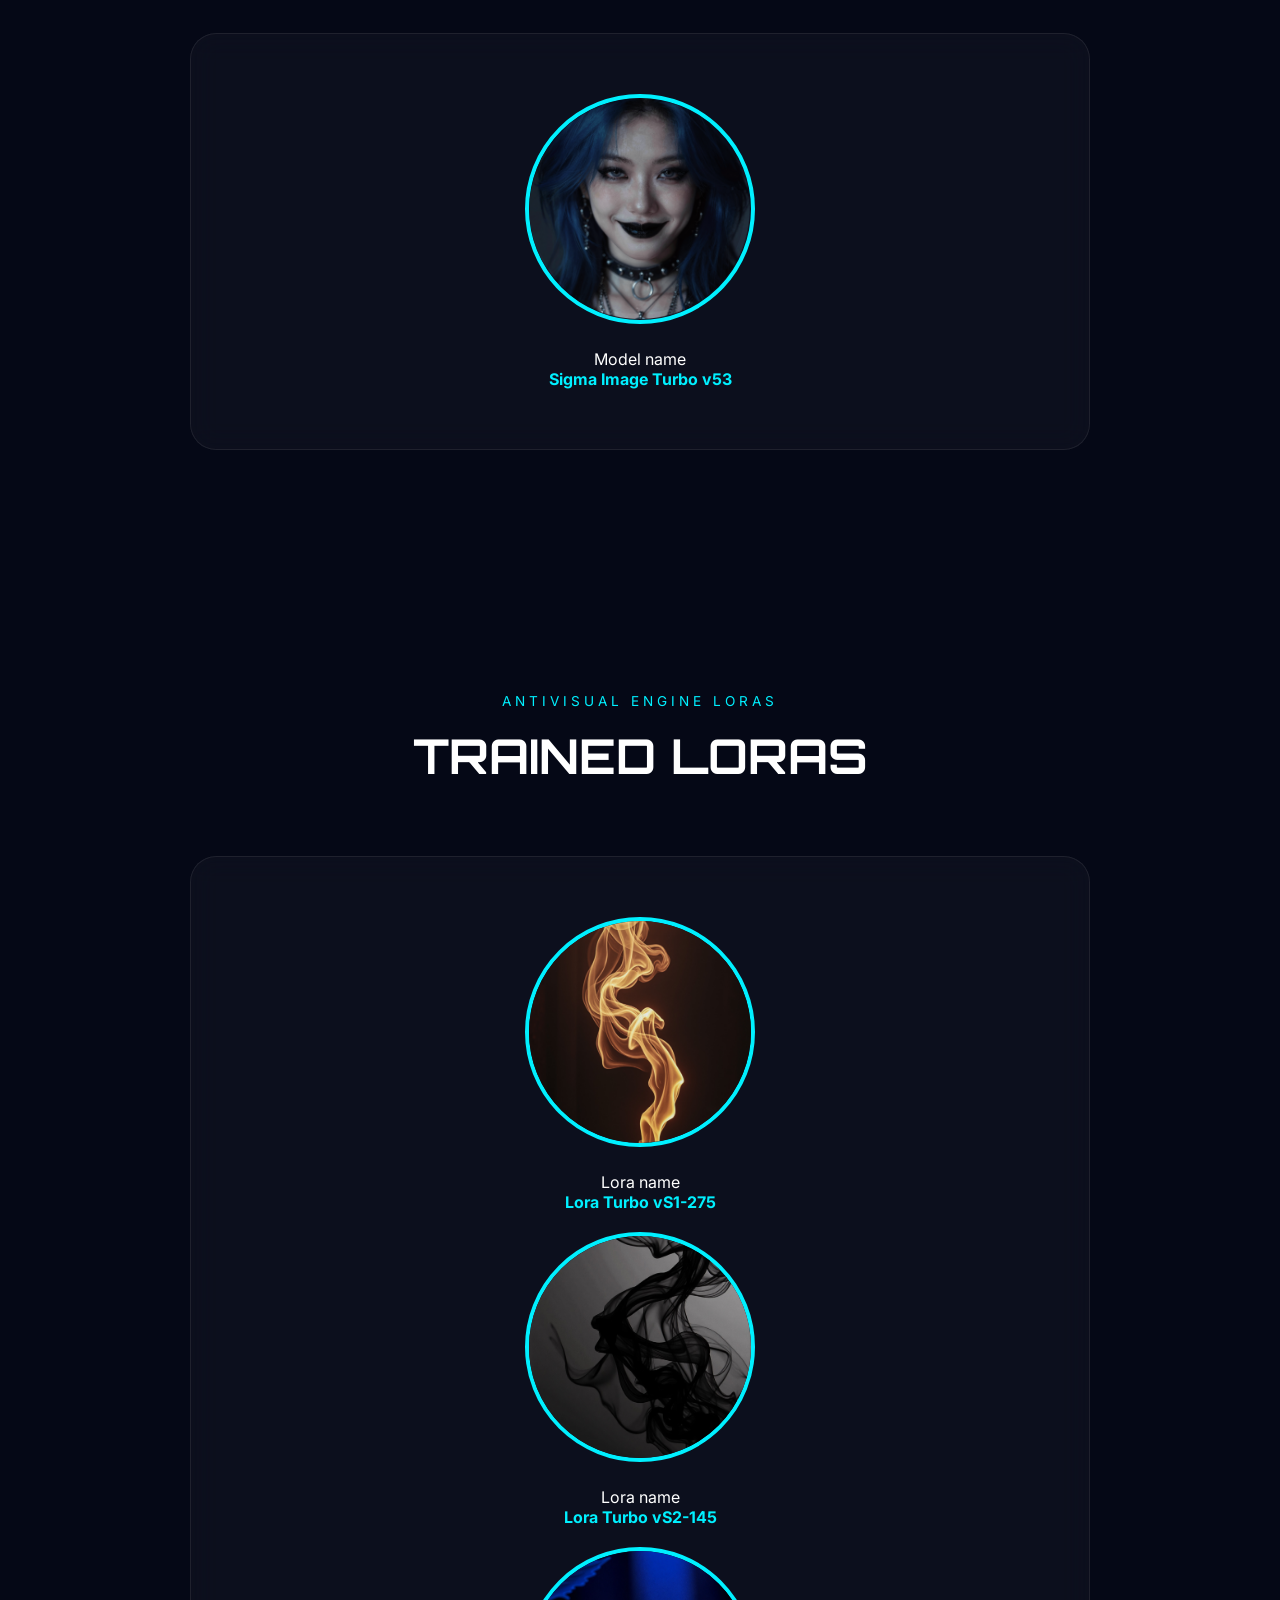
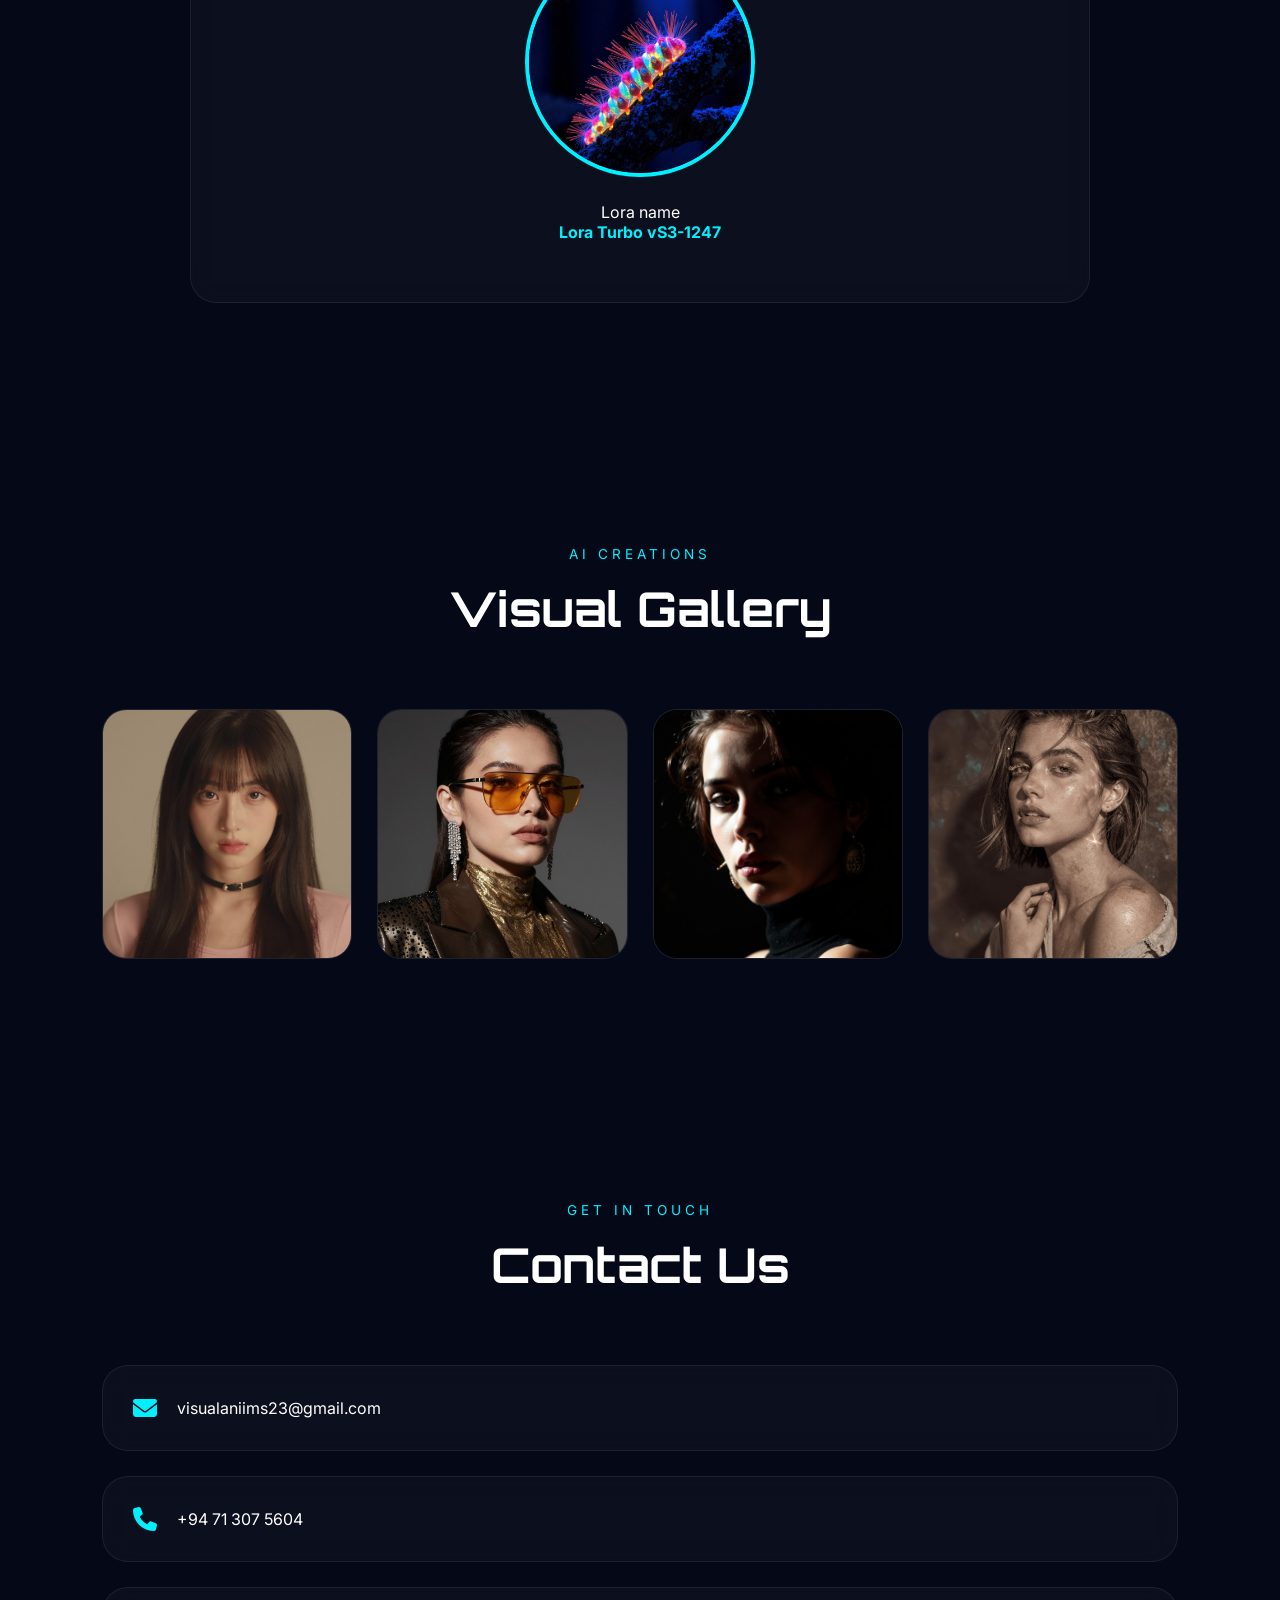
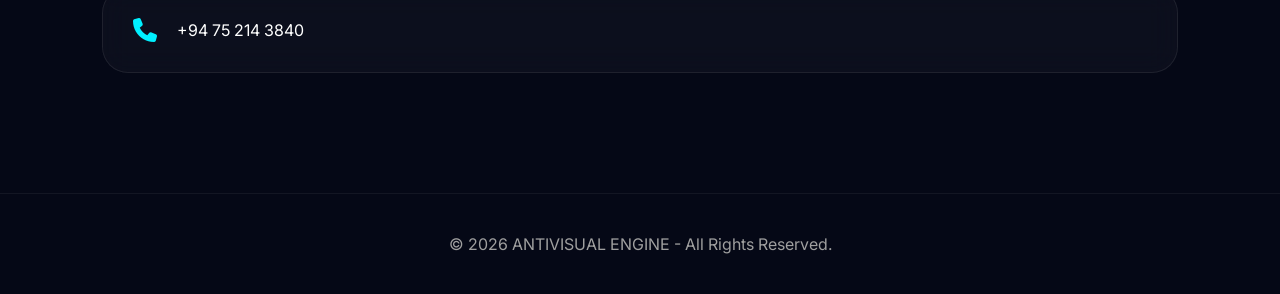
==== commit 5ae2a681: "update 21 bug fix" ====
--- a/index.html
+++ b/index.html
@@ -763,7 +763,7 @@
 
       <div class="hero-buttons">
 
-        <a href="under repiar.html" class="btn btn-primary">
+        <a href="https://shamalmilinda.github.io/AI-ANIIMS-IMAGE-PROMPT/" class="btn btn-primary">
           <i class="fa-solid fa-bolt"></i>
           Download Image Prompts
         </a>
@@ -818,7 +818,7 @@
 
       <div class="feature-card glass">
         <div class="feature-icon">
-          <i class="fa-solid fa-microchip"></i>
+          <i class="fa-solid fa-microchip"></i> 
         </div>
 
         <h3>GPU Powered</h3>
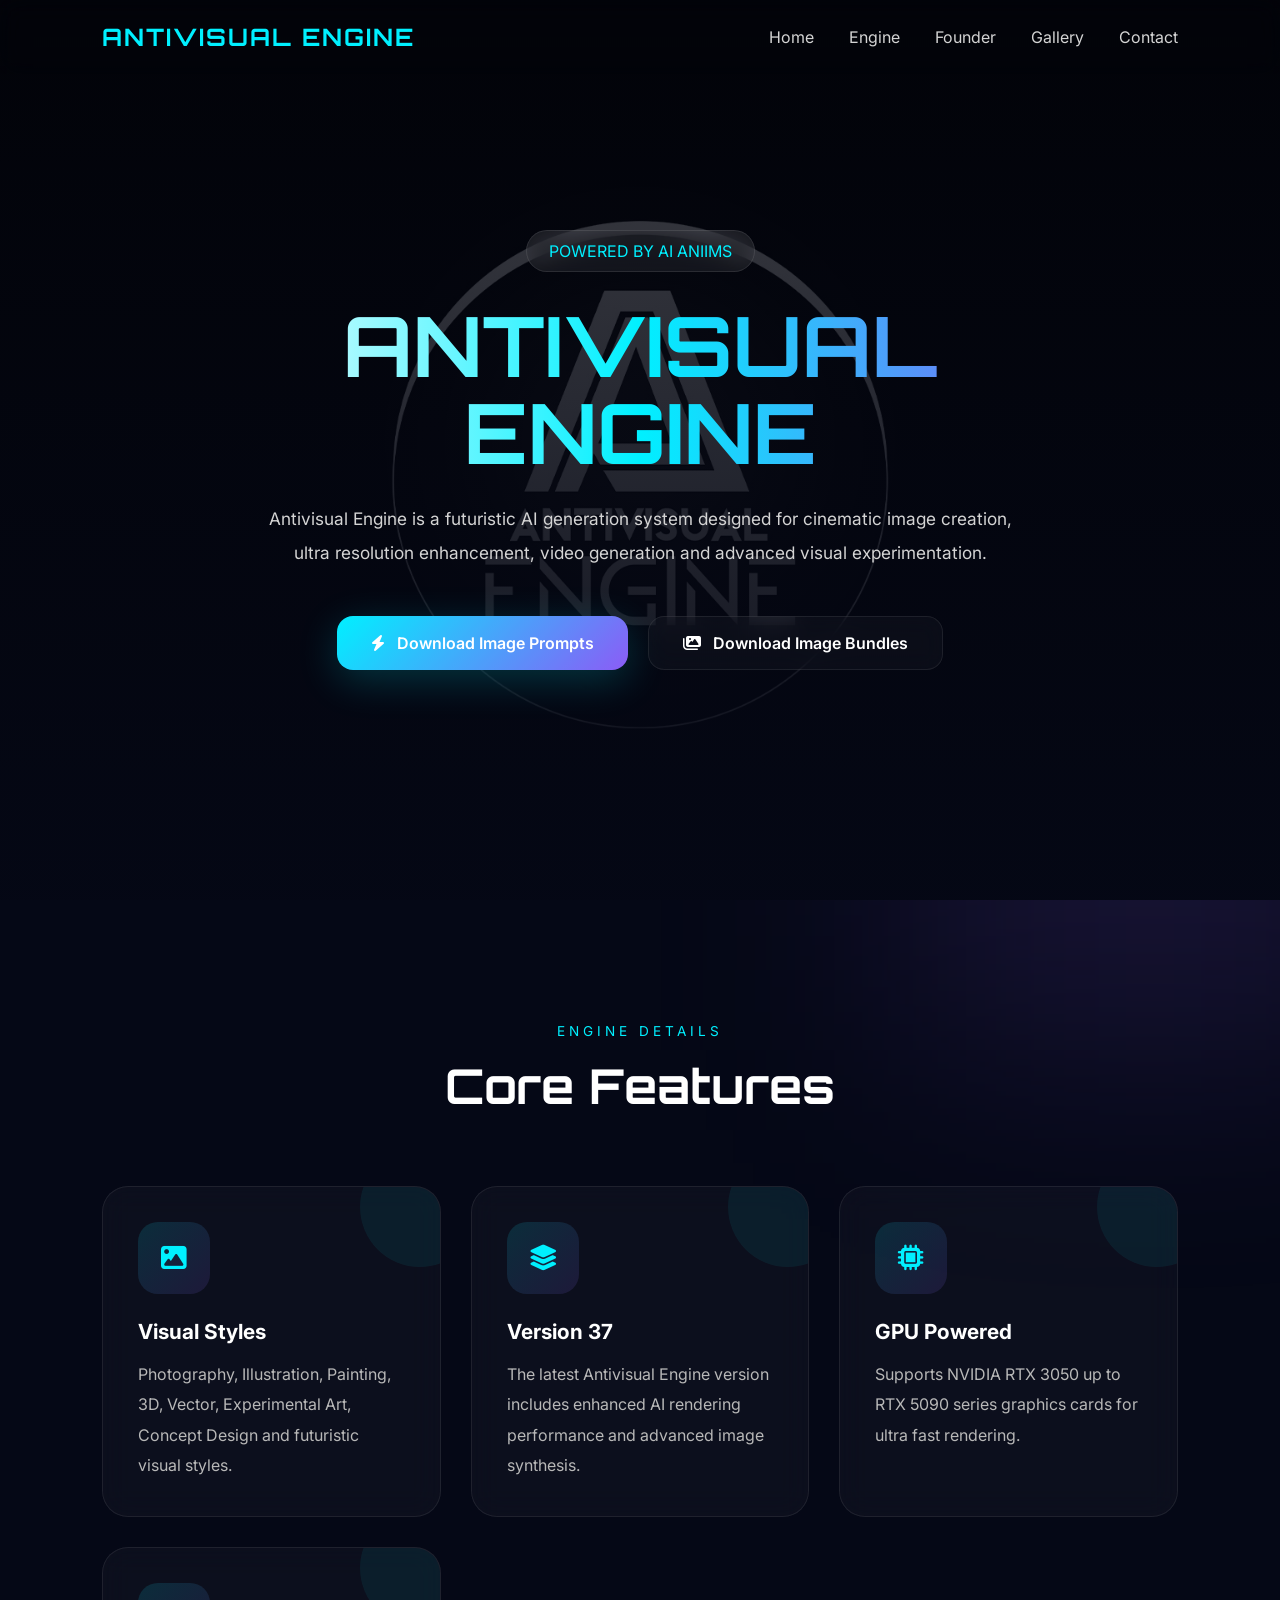
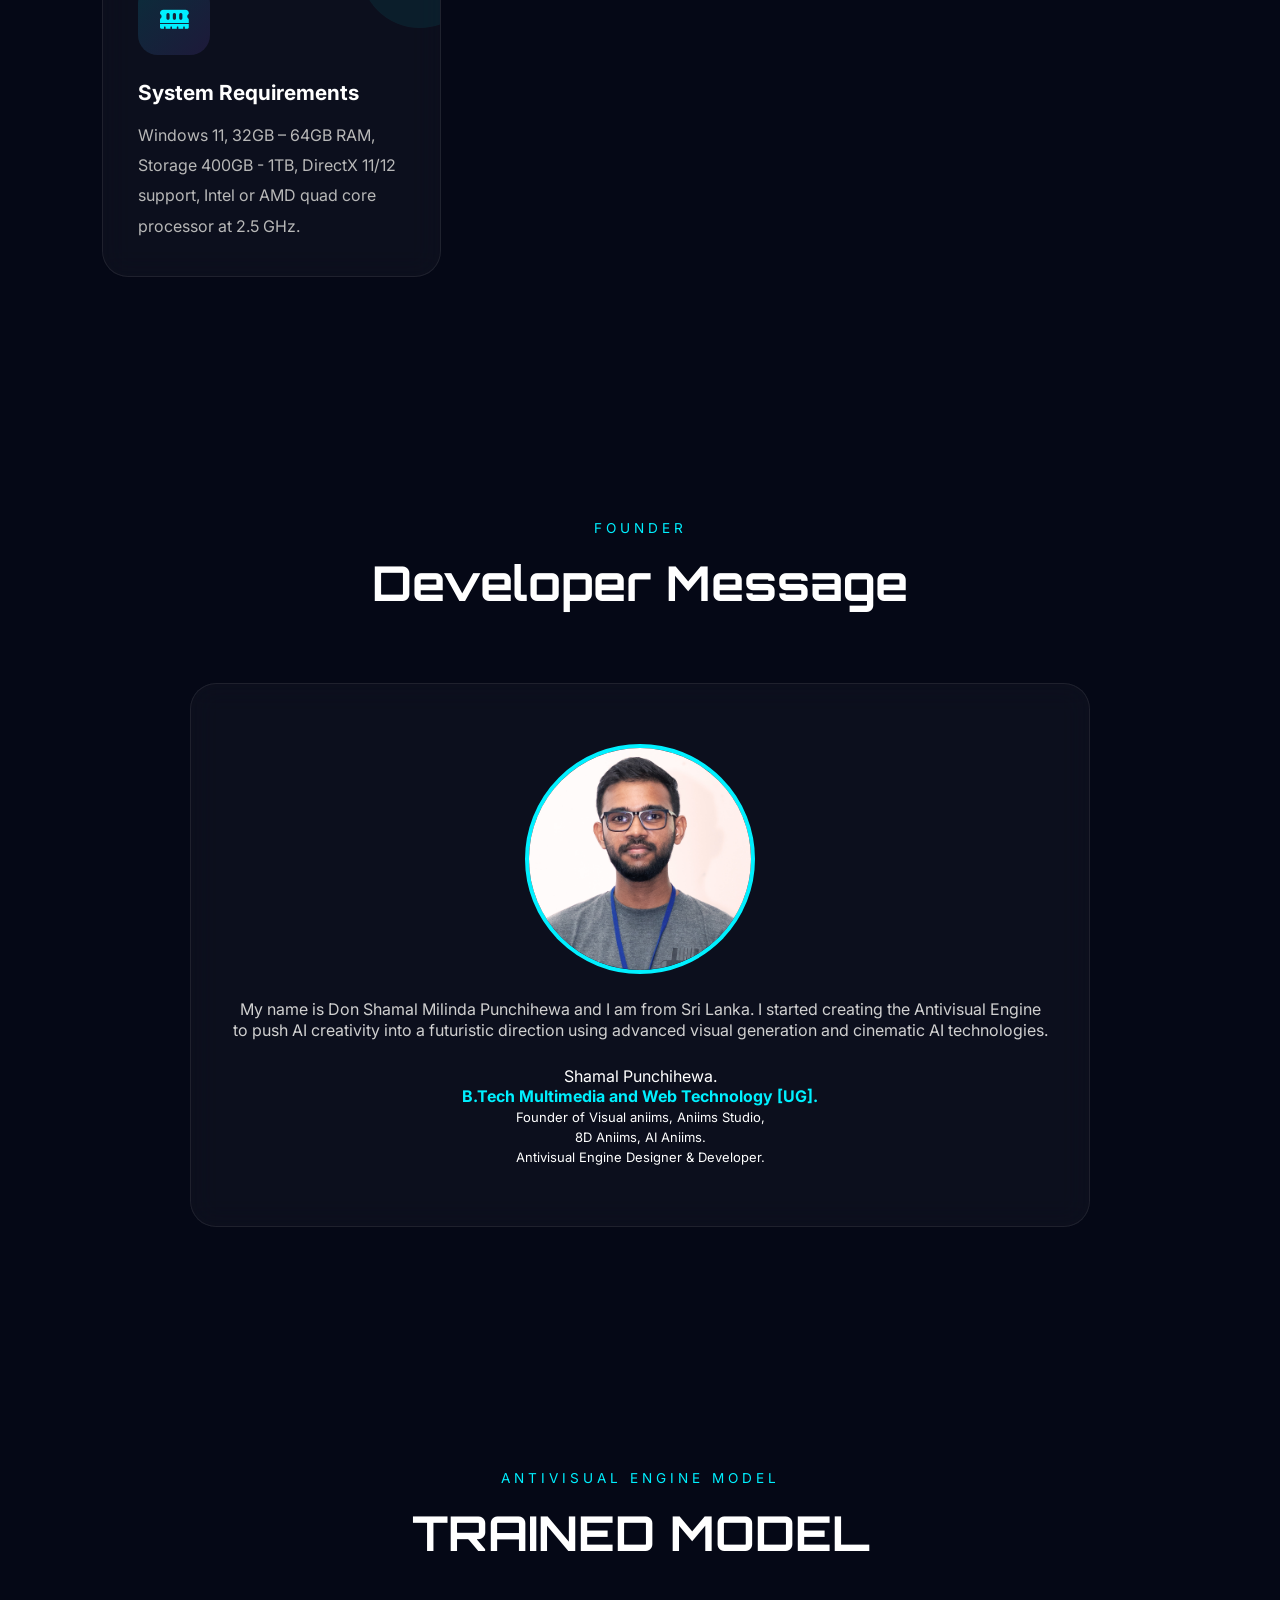
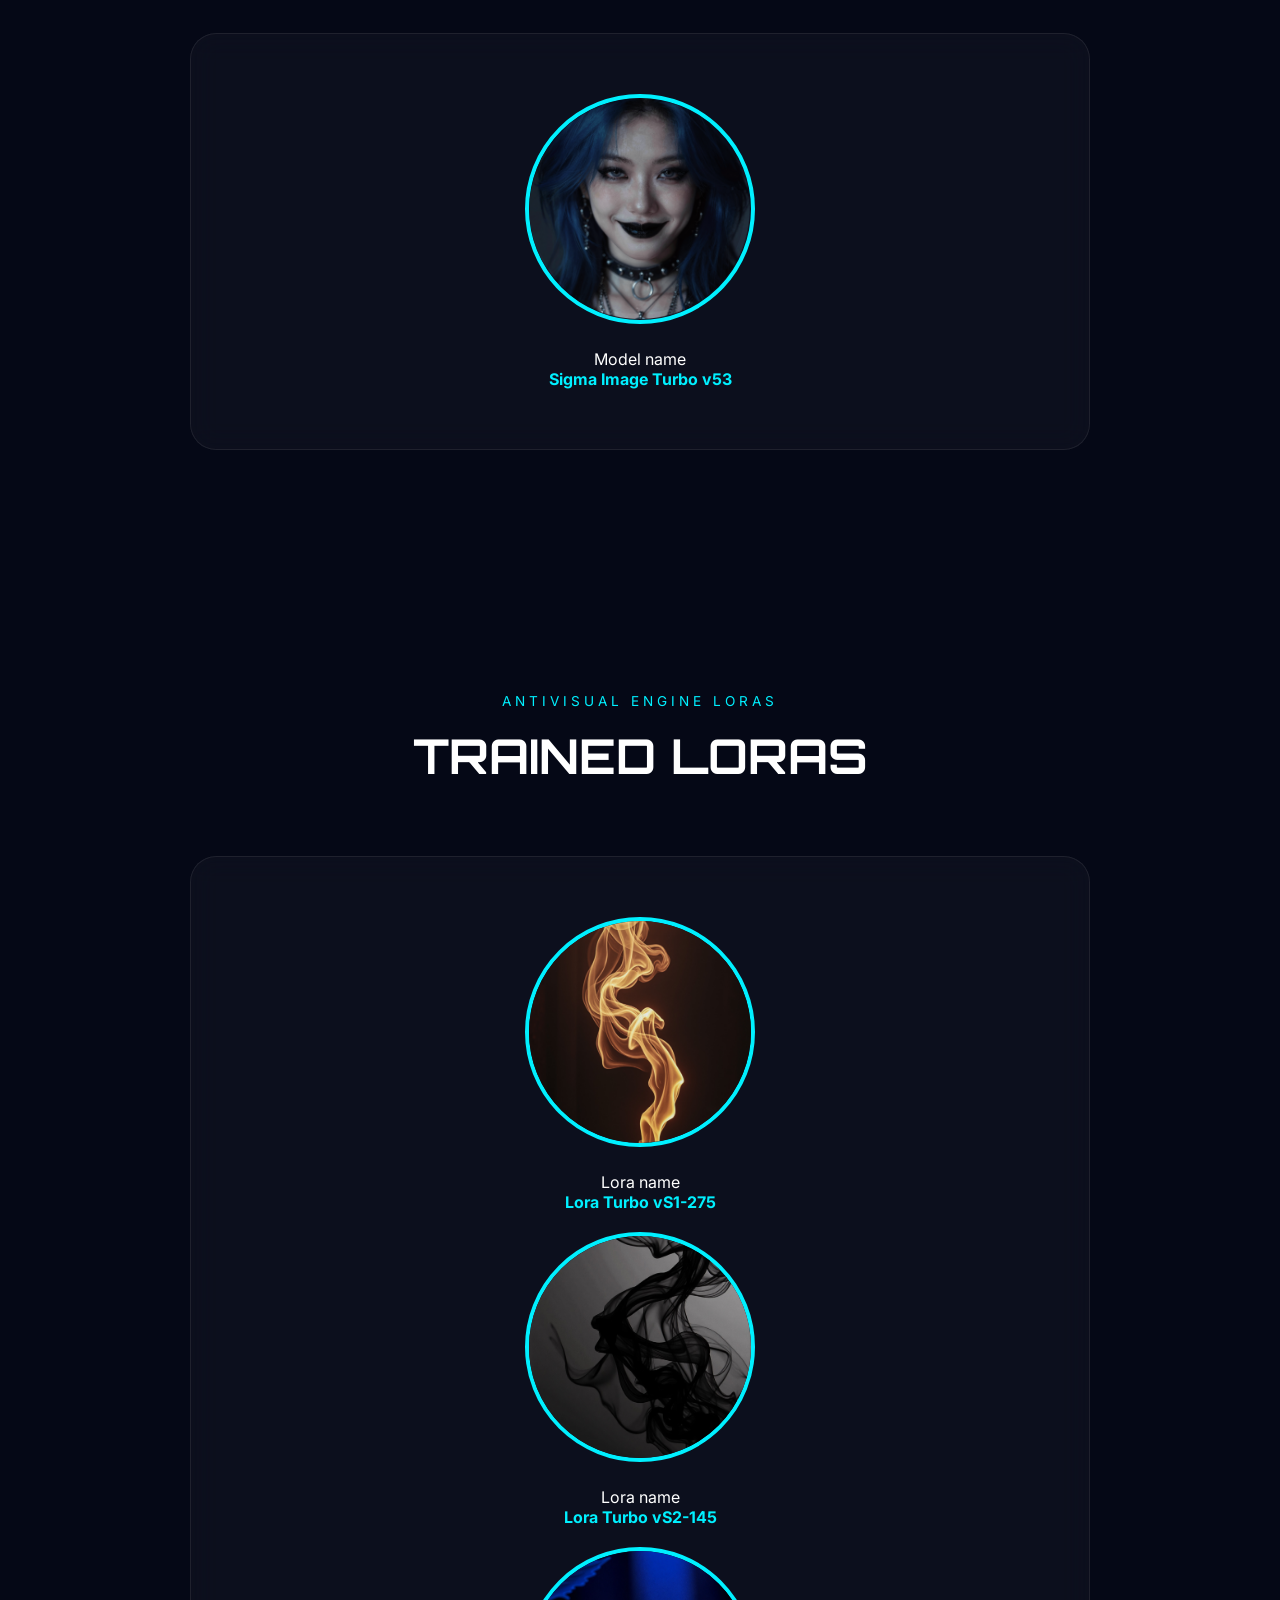
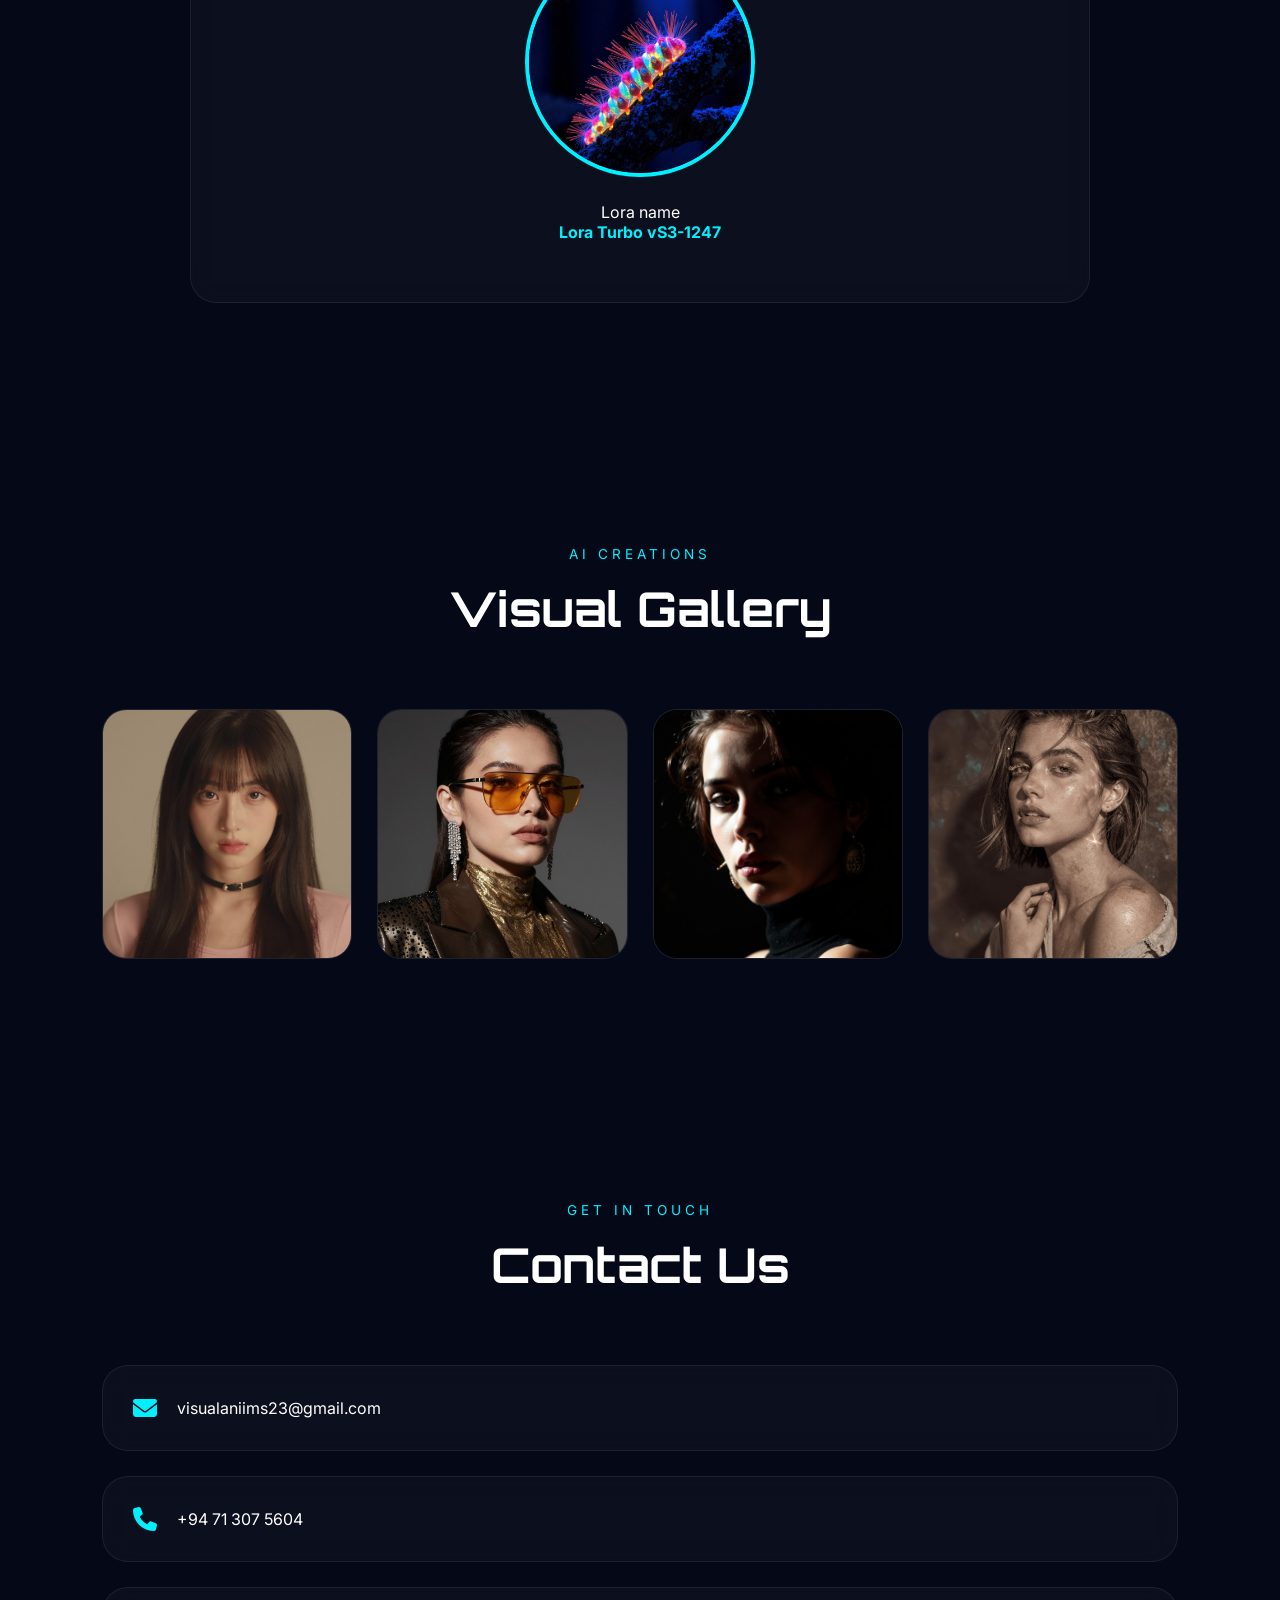
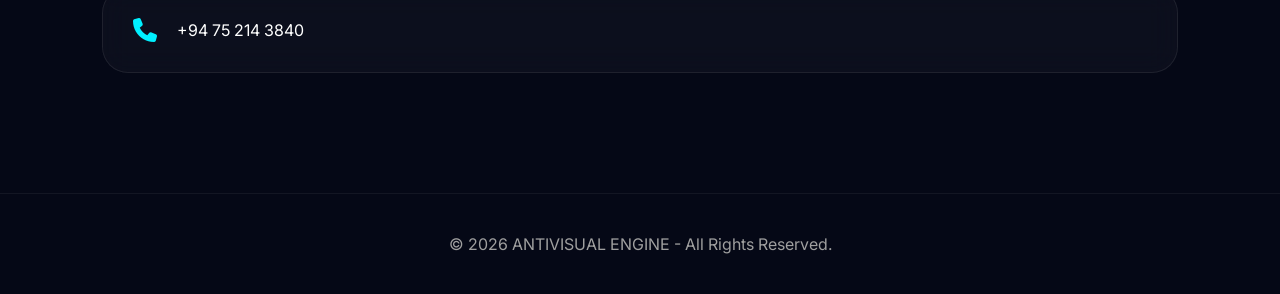
==== commit d757af1c: "update 22 version released 37v" ====
--- a/index.html
+++ b/index.html
@@ -808,7 +808,7 @@
           <i class="fa-solid fa-layer-group"></i>
         </div>
 
-        <h3>Version 36</h3>
+        <h3>Version 37</h3>
 
         <p>
           The latest Antivisual Engine version includes enhanced AI
